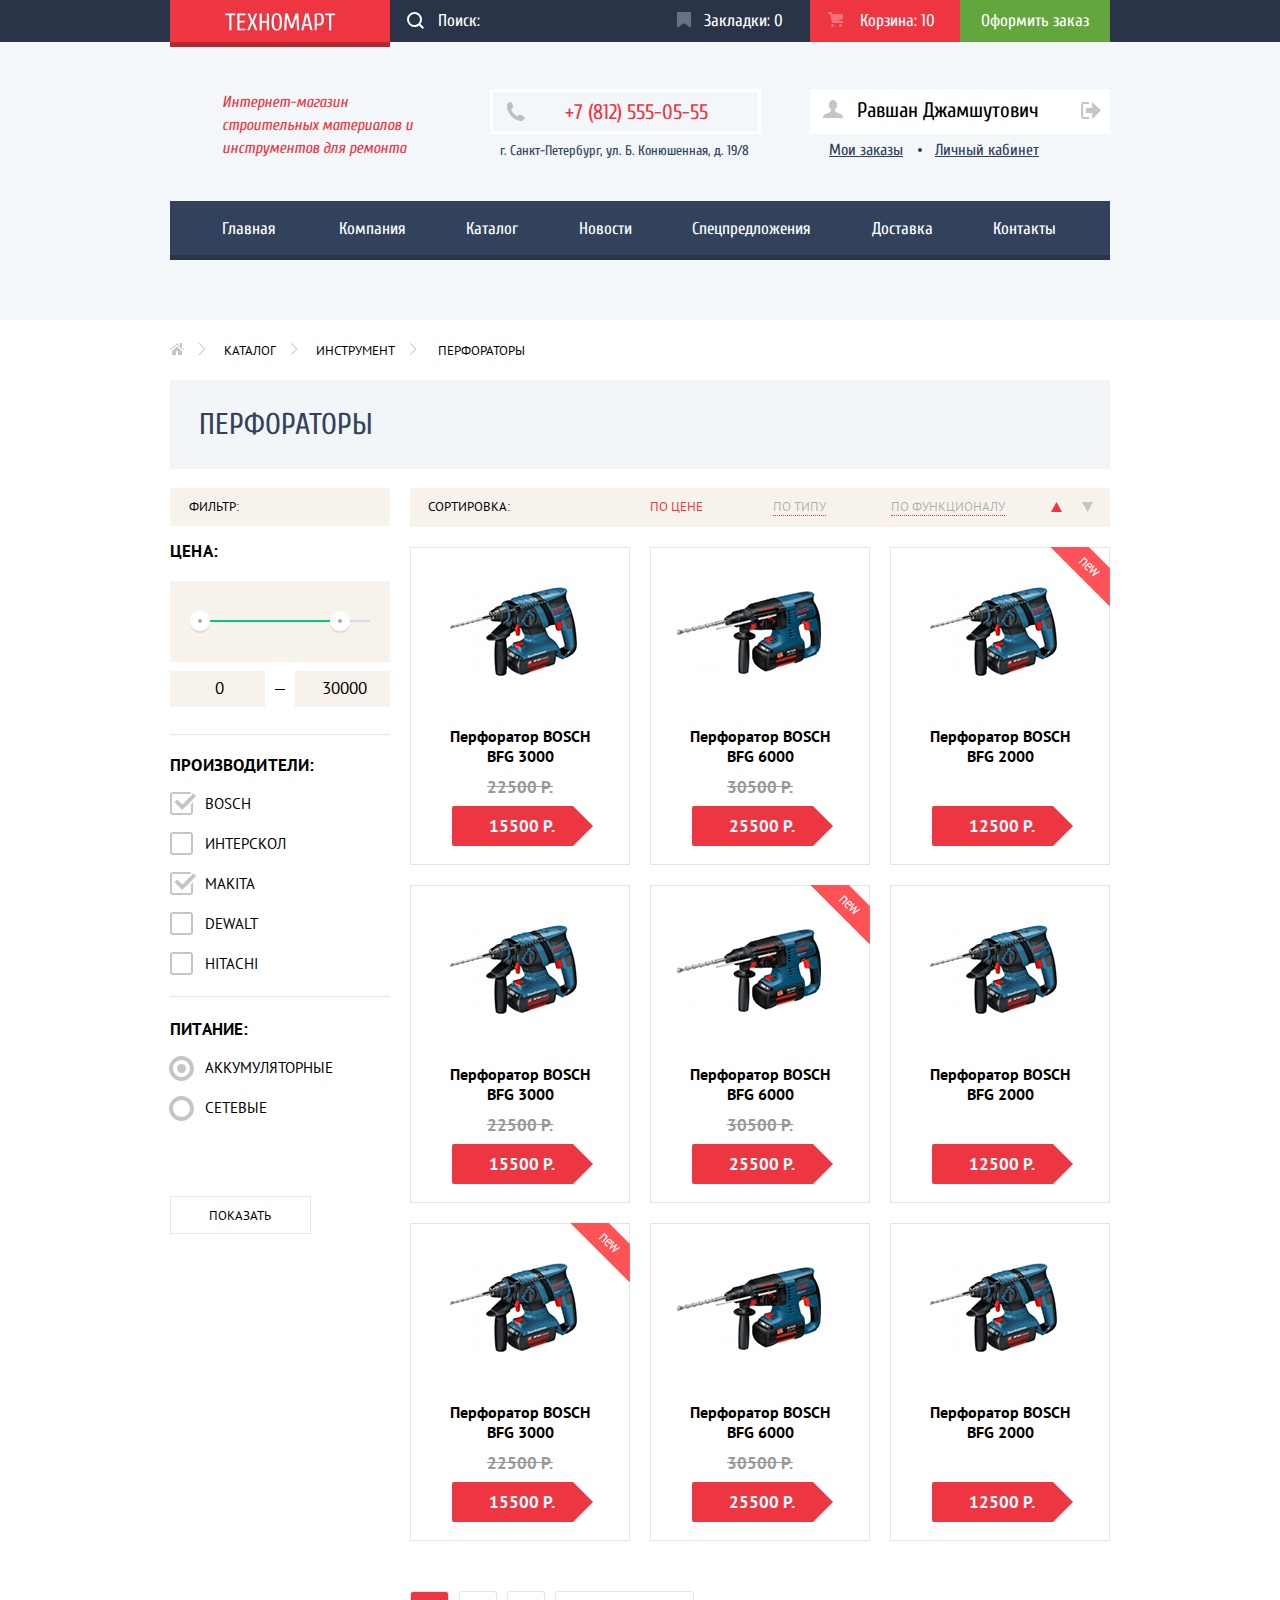
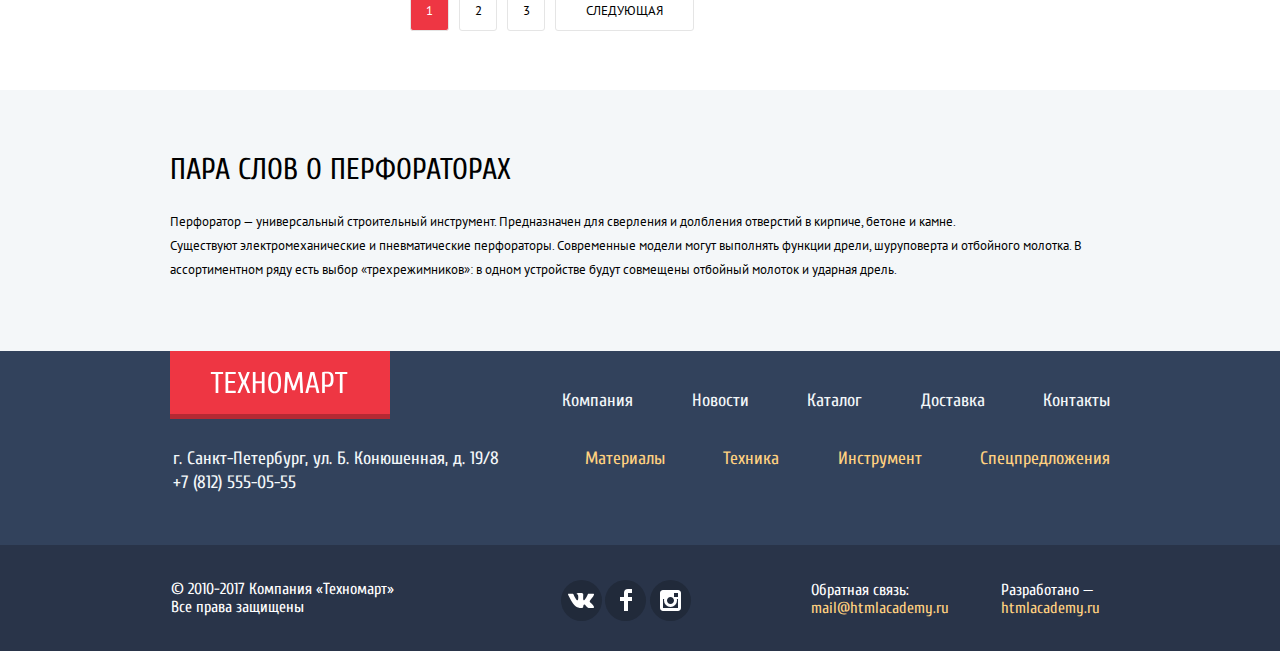
==== catalog.html @ 7daf5ea5 "Еще доработки" ====
<!DOCTYPE html>
<html lang="ru">
  <head>
    <meta charset="utf-8">
    <title>HTML Academy: Техномарт</title>
    <link href="https://fonts.googleapis.com/css?family=Cuprum|PT+Sans" rel="stylesheet">
    <link rel="stylesheet" href="css/normalize.css">
    <link rel="stylesheet" href="css/style.css">
  </head>
  <body>

      <header class="main-header">
          <nav class="main-navigation">
              <div class="header-top">
                <div class="header-top-center">
                    <a class="header-logo" href="../index.html">
                        <svg xmlns="http://www.w3.org/2000/svg" width="111" height="18">
                        <path fill="#FFF" fill-rule="evenodd" d="M106.202 2.227v15.12h-2.16V2.227h-3.84V.547h9.841v1.68h-3.841zm-8.529 8.892a3.087 3.087 0 0 1-1.416 1.008c-.568.2-1.244.3-2.028.3-.368 0-.784-.024-1.248-.072a11.498 11.498 0 0 1-1.152-.168v5.16h-2.16V.787c.608-.176 1.22-.3 1.836-.372a17.315 17.315 0 0 1 2.004-.108c.96 0 1.776.1 2.448.3.672.2 1.216.532 1.632.996.416.464.72 1.08.912 1.848.192.768.288 1.72.288 2.856 0 1.168-.092 2.144-.276 2.928-.184.784-.464 1.412-.84 1.884zm-1.224-6.972c-.12-.576-.308-1.032-.564-1.368a2.04 2.04 0 0 0-.972-.708c-.392-.136-.86-.204-1.404-.204h-1.68v8.88h1.68c.544 0 1.012-.068 1.404-.204a2.04 2.04 0 0 0 .972-.708c.256-.336.444-.792.564-1.368.12-.576.18-1.296.18-2.16 0-.864-.06-1.584-.18-2.16zm-12.161 8.88h-4.799l-1.081 4.32h-2.16l4.08-16.8h3.12l4.08 16.8h-2.16l-1.08-4.32zm-2.352-10.08h-.096l-1.992 8.4h4.08l-1.992-8.4zm-10.557 1.92h-.12l-3.48 10.32h-2.16l-3.48-10.32h-.12l-.72 12.48h-2.16l.96-16.8h2.64l3.912 11.52h.096L70.659.547h2.64l.96 16.8h-2.16l-.72-12.48zM55.58 15.787c-.448.656-.988 1.12-1.62 1.392-.632.272-1.356.408-2.172.408-.816 0-1.54-.136-2.172-.408-.632-.272-1.172-.736-1.62-1.392-.448-.656-.788-1.54-1.02-2.652-.232-1.112-.348-2.508-.348-4.188 0-1.68.116-3.076.348-4.188.232-1.112.572-1.996 1.02-2.652.448-.656.988-1.12 1.62-1.392.632-.272 1.356-.408 2.172-.408.816 0 1.54.136 2.172.408.632.272 1.172.736 1.62 1.392.448.656.788 1.54 1.02 2.652.232 1.112.348 2.508.348 4.188 0 1.68-.116 3.076-.348 4.188-.232 1.112-.572 1.996-1.02 2.652zM54.536 5.395c-.168-.928-.388-1.664-.66-2.208-.272-.544-.592-.92-.96-1.128a2.267 2.267 0 0 0-1.128-.312c-.384 0-.76.104-1.128.312-.368.208-.688.584-.96 1.128-.272.544-.492 1.28-.66 2.208-.168.928-.252 2.112-.252 3.552s.084 2.624.252 3.552c.168.928.388 1.664.66 2.208.272.544.592.92.96 1.128.368.208.744.312 1.128.312.384 0 .76-.104 1.128-.312.368-.208.688-.584.96-1.128.272-.544.492-1.28.66-2.208.168-.928.252-2.112.252-3.552s-.084-2.624-.252-3.552zM41.828 9.667h-5.04v7.68h-2.16V.547h2.16v7.44h5.04V.547h2.16v16.8h-2.16v-7.68zm-11.455 7.68l-3-7.2-3 7.2h-2.16l3.6-8.64-3.24-8.16h2.16l2.64 6.72 2.64-6.72h2.16l-3.24 8.16 3.6 8.64h-2.16zM12.296.547h8.16v1.68h-6v5.52h5.28v1.68h-5.28v6.24h6v1.68h-8.16V.547zm-5.875 16.8h-2.16V2.227H.421V.547h9.84v1.68h-3.84v15.12z"/>
                        </svg>
                    </a> 
                    <input class="search" type="search" name="search" id="search" placeholder="Поиск:">
                    <ul class="actions-list">
                        <li  class="marker"><a href="#">Закладки: 0</a></li>
                        <li class="cart active"><a href="#">Корзина: 10</a></li>
                    </ul>
                    <a href="#" class="buy">Оформить заказ</a> 
                </div>
              </div>  
              <div class="header-main-center">
                <p class="header-info">Интернет-магазин 
                    строительных материалов 
                    и инструментов для ремонта</p>
                <div class="header-phone-address">
                        <div class="phone catalog">+7 (812) 555-05-55</div>
                        <p class="header-address catalog">г. Санкт-Петербург, ул. Б. Конюшенная, д. 19/8</p>
                </div>
                <ul class="user-navigation-inner">
                    <li><div class="user">
                            <a href="profile.html" class="icon-profile">
                                <svg xmlns="http://www.w3.org/2000/svg" width="20" height="18" viewBox="0 0 20 18"><path fill="#c5c5c5" d="M17.881 14.166c-2.144-.735-4.256-1.666-5.207-2.39-.657-.501-.77-1.618-.517-2.415 1.118-.903 1.864-2.477 1.864-4.278C14.021 2.276 12.221 0 10 0S5.979 2.276 5.979 5.083c0 1.801.746 3.374 1.863 4.277.253.798.141 1.915-.517 2.416-.95.724-3.063 1.654-5.207 2.39S0 18 0 18h20s.025-3.099-2.119-3.834z"/></svg>
                            </a>
                            <a href="profile.html" class="user-name">
                                <span>Равшан Джамшутович</span>
                            </a>
                            <a href="index.html" class="log-out">
                                <svg xmlns="http://www.w3.org/2000/svg" width="21" height="17" viewBox="0 0 21 17"><g fill="#c5c5c5"><path fill="#c5c5c5" d="M21 8.5L12.125 0v6h-6v5h6v6z"/><path fill="#c5c5c5" d="M3.106 13.952V3.048c.018-.376.171-1.057 1.01-1.057h5.027V0H4.116C1.938 0 1.112 1.81 1.087 3.027v10.946C1.112 15.189 1.938 17 4.116 17h5.027v-1.99H4.116c-.839 0-.992-.683-1.01-1.058z"/></g></svg>
                            </a>
                        </div></li>
                    <li><a href="#" class="button">Мои заказы</a></li>
                    <li><a href="profile.html" class="button">Личный кабинет</a></li>
                </ul>
              </div>
              <div class="header-bottom-center">
                <ul class="site-navigation catalog">
                    <li><a href="index.html">Главная</a></li>
                    <li><a href="about.html">Компания</a></li>
                    <li><a href="catalog.html">Каталог</a></li>
                    <li><a href="news.html">Новости</a></li>
                    <li><a href="sale.html">Спецпредложения</a></li>
                    <li><a href="delivery.html">Доставка</a></li>
                    <li><a href="contacts.html">Контакты</a></li>
                </ul>
              </div>
          </nav>
      </header>
      
      <main>
          <div class="container">
            <ul class="breadcrumbs">
                <li><a href="index.html"><svg xmlns="http://www.w3.org/2000/svg" width="15" height="12" viewBox="0 0 15 12"><g fill="#C1C6CE"><path d="M3 8v4h4V8h2v4h4V8L8 3.516z"/><path d="M14.831 6.365L13 4.751V0h-2v2.987L8.332.635c-.02-.017-.043-.023-.064-.037a.465.465 0 0 0-.08-.047.551.551 0 0 0-.095-.024C8.062.521 8.032.515 8 .515c-.031 0-.061.006-.092.012a.46.46 0 0 0-.095.025c-.028.011-.053.029-.08.046-.021.014-.045.02-.064.037l-6.498 5.73a.501.501 0 0 0 .33.875.497.497 0 0 0 .331-.125L8 1.677l6.169 5.438a.501.501 0 0 0 .662-.75z"/></g></svg></a></li>
                <li><a href="catalog.html">Каталог</a></li>
                <li><a href="tool.html">Инструмент</a></li>
                <li>Перфораторы</li>
            </ul>
            <h1 class="heading">Перфораторы</h1>
            <div class="catalog-columns">
                <div class="catalog-columns-inner">
                    <div class="sort"> 
                        <h2>Сортировка:</h2>
                        <ul class="sort-list">
                            <li class="sort-item"><a href="#" class="sort-active">По цене</a></li>
                            <li class="sort-item"><a href="#">По типу</a></li>
                            <li class="sort-item"><a href="#">По функционалу</a></li>
                        </ul>
                        <ul class="sort-list-direction">
                            <li class="to-top direction-active"><a href="#">
                                <svg class="direction-icon" xmlns="http://www.w3.org/2000/svg" width="11" height="10" viewBox="0 0 11 10"><path fill="#ee3643" d="M5.5 0L0 10h11z"/></svg>
                            </a></li>
                            <li class="to-bottom"><a href="#">
                                <svg class="direction-icon" xmlns="http://www.w3.org/2000/svg" width="11" height="10" viewBox="0 0 11 10"><path fill="#c5c5c5" d="M5.5 10L0 0h11"/></svg>
                            </a></li>
                        </ul>
                    </div>
                    <section class="catalog-list">
                        <ul>
                            <li class="catalog-item">
                                <div class="actions-button">
                                    <button class="hidden-buy">Купить</button>
                                    <button class="hidden-mark">В закладки</button>
                                </div>
                                <a href="item1.html">
                                    <img src="img/perforator1.jpg" width="218" height="170" alt="Перфоратор BOSCH BFG 3000">
                                </a>
                                <h3>Перфоратор BOSCH<br> BFG 3000</h3>
                                <div class="old-price">22500 Р.</div>
                                <div class="price">15500 Р.</div>
                            </li>
                            <li class="catalog-item">
                                <div class="actions-button">
                                    <button class="hidden-buy">Купить</button>
                                    <button class="hidden-mark">В закладки</button>
                                </div>
                                <a href="item2.html">
                                    <img src="img/perforator2.png" width="218" height="170" alt="Перфоратор BOSCH BFG 6000">
                                </a>
                                <h3>Перфоратор BOSCH<br> BFG 6000</h3>
                                <div class="old-price">30500 Р.</div>
                                <div class="price">25500 Р.</div>
                            </li>
                            <li class="catalog-item">
                                <div class="flag flag-new">новинка</div>
                                <div class="actions-button">
                                    <button class="hidden-buy">Купить</button>
                                    <button class="hidden-mark">В закладки</button>
                                </div>
                                <a href="item3.html">
                                    <img src="img/perforator1.jpg" width="218" height="170" alt="Перфоратор BOSCH BFG 2000">
                                </a>
                                <h3>Перфоратор BOSCH<br> BFG 2000</h3>
                                <div class="price only">12500 Р.</div>
                            </li>
                            <li class="catalog-item">
                                <div class="actions-button">
                                    <button class="hidden-buy">Купить</button>
                                    <button class="hidden-mark">В закладки</button>
                                </div>
                                <a href="item4.html">
                                    <img src="img/perforator1.jpg" width="218" height="170" alt="Перфоратор BOSCH BFG 3000">
                                </a>
                                <h3>Перфоратор BOSCH<br> BFG 3000</h3>
                                <div class="old-price">22500 Р.</div>
                                <div class="price">15500 Р.</div>
                            </li>
                            <li class="catalog-item">
                                <div class="flag flag-new">новинка</div>
                                <div class="actions-button">
                                    <button class="hidden-buy">Купить</button>
                                    <button class="hidden-mark">В закладки</button>
                                </div>
                                <a href="item5.html">
                                    <img src="img/perforator2.png" width="218" height="170" alt="Перфоратор BOSCH BFG 6000">
                                </a>
                                <h3>Перфоратор BOSCH<br> BFG 6000</h3>
                                <div class="old-price">30500 Р.</div>
                                <div class="price">25500 Р.</div>
                            </li>
                            <li class="catalog-item">
                                <div class="actions-button">
                                    <button class="hidden-buy">Купить</button>
                                    <button class="hidden-mark">В закладки</button>
                                </div>
                                <a href="item6.html">
                                    <img src="img/perforator1.jpg" width="218" height="170" alt="Перфоратор BOSCH BFG 2000">
                                </a>
                                <h3>Перфоратор BOSCH<br> BFG 2000</h3>
                                <div class="price only">12500 Р.</div>
                            </li>
                            <li class="catalog-item">
                                <div class="flag flag-new">новинка</div>
                                <div class="actions-button">
                                    <button class="hidden-buy">Купить</button>
                                    <button class="hidden-mark">В закладки</button>
                                </div>
                                <a href="item7.html">
                                    <img src="img/perforator1.jpg" width="218" height="170" alt="Перфоратор BOSCH BFG 3000">
                                </a>
                                <h3>Перфоратор BOSCH<br> BFG 3000</h3>
                                <div class="old-price">22500 Р.</div>
                                <div class="price">15500 Р.</div>
                            </li>
                            <li class="catalog-item">
                                <div class="actions-button">
                                    <button class="hidden-buy">Купить</button>
                                    <button class="hidden-mark">В закладки</button>
                                </div>
                                <a href="item8.html">
                                    <img src="img/perforator2.png" width="218" height="170" alt="Перфоратор BOSCH BFG 6000">
                                </a>
                                <h3>Перфоратор BOSCH<br> BFG 6000</h3>
                                <div class="old-price">30500 Р.</div>
                                <div class="price">25500 Р.</div>
                            </li>
                            <li class="catalog-item">
                                <div class="actions-button">
                                    <button class="hidden-buy">Купить</button>
                                    <button class="hidden-mark">В закладки</button>
                                </div>
                                <a href="item9.html">
                                    <img src="img/perforator1.jpg" width="218" height="170" alt="Перфоратор BOSCH BFG 2000">
                                </a>
                                <h3>Перфоратор BOSCH<br> BFG 2000</h3>
                                <div class="price only">12500 Р.</div>
                            </li>
                        </ul>
                        <ul class="pagination-list">
                            <li class="pagination-item current"><a>1</a></li>
                            <li class="pagination-item"><a href="#">2</a></li>
                            <li class="pagination-item"><a href="#">3</a></li>
                            <li class="pagination-item"><a href="#">Следующая</a></li>
                        </ul> 
                    </section> 
                </div>
                <section class="filter">
                    <h2>Фильтр:</h2>
                    <form class="filters" method="get" action="https://echo.htmlacademy.ru">
                        <fieldset class="filter-price">
                            <legend>Цена:</legend>
                            <div class="range">
                                <span class="first-filter-button"><svg xmlns="http://www.w3.org/2000/svg" width="20" height="23" viewBox="0 0 20 23"><path opacity=".3" fill="#ABABAB" d="M10 20C4.477 20 0 15.522 0 10v2c0 5.522 4.477 10 10 10 5.522 0 10-4.478 10-10v-2c0 5.522-4.478 10-10 10z"/><circle fill="#FFF" cx="10" cy="10" r="10"/><circle fill="#ABABAB" cx="10" cy="10" r="2"/></svg></span>
                                <span class="second-filter-button"><svg xmlns="http://www.w3.org/2000/svg" width="20" height="23" viewBox="0 0 20 23"><path opacity=".3" fill="#ABABAB" d="M10 20C4.477 20 0 15.522 0 10v2c0 5.522 4.477 10 10 10 5.522 0 10-4.478 10-10v-2c0 5.522-4.478 10-10 10z"/><circle fill="#FFF" cx="10" cy="10" r="10"/><circle fill="#ABABAB" cx="10" cy="10" r="2"/></svg></span>
                            </div>
                            <div class="numbers">
                                <p>0</p>
                                <p>30000</p>
                            </div>
                        </fieldset>
                        <hr class="line">
                        <fieldset class="filter-producer">
                            <legend>Производители:</legend>
                                <ul class="producer">
                                    <li>
                                        <input class="visually-hidden filter-input filter-input-checkbox" type="checkbox" name="bosh" id="bosh" checked>
                                        <label for="bosh">BOSCH</label>
                                    </li>
                                    <li>
                                        <input class="visually-hidden filter-input filter-input-checkbox" 
                                        type="checkbox" name="interskol" id="interskol">
                                        <label for="interskol">ИНТЕРСКОЛ</label>
                                    </li>
                                    <li>
                                        <input class="visually-hidden filter-input filter-input-checkbox" type="checkbox" name="makita" id="makita" checked>
                                        <label for="makita">MAKITA</label>
                                    </li>
                                    <li>
                                        <input class="visually-hidden filter-input filter-input-checkbox" type="checkbox" name="dewalt" id="dewalt">
                                        <label for="dewalt">DEWALT</label>
                                    </li>
                                    <li>
                                        <input class="visually-hidden filter-input filter-input-checkbox" type="checkbox" name="hitachi" id="hitachi">
                                        <label for="hitachi">HITACHI</label>
                                    </li>
                                </ul>
                        </fieldset>
                        <hr class="line">
                        <fieldset class="filter-power">      
                            <legend>Питание:</legend>
                                <ul class="power">
                                    <li>
                                        <input class="visually-hidden filter-input filter-input-radio" type="radio" name="power" id="battery" value="battery" checked>
                                        <label for="battery">Аккумуляторные</label>
                                    </li>
                                    <li>
                                        <input class="visually-hidden filter-input filter-input-radio" type="radio" name="power" id="wire" value="wire">
                                        <label for="wire">Cетевые</label>
                                    </li>
                                </ul>  
                        </fieldset> 
                        <button type="submit" class="show">Показать</button>
                    </form>
                </section>
            </div>
            </div>
          <div class="more-about">
              <div class="container">
                <h2>Пара слов о перфораторах</h2>
                <p>Перфоратор — универсальный строительный инструмент. Предназначен     для сверления и долбления отверстий в кирпиче, бетоне и камне.
                <br>
                Существуют электромеханические и пневматические перфораторы. Современные модели могут выполнять функции дрели, шуруповерта и отбойного молотка. В ассортиментном ряду есть выбор «трехрежимников»: в одном устройстве будут совмещены отбойный молоток и ударная дрель.
                </p>
              </div>
          </div>  
      </main>
      
       <footer class="main-footer">
          <div class="container">
                <div class="footer-main-navigation">
                    <a class="footer-logo" href="../index.html">
                        <svg xmlns="http://www.w3.org/2000/svg" width="138" height="23">
                        <path fill="#FFF" fill-rule="evenodd" d="M132.538 3.057v18.9h-2.7v-18.9h-4.8v-2.1h12.3v2.1h-4.8zm-10.395 11.115c-.47.59-1.06 1.01-1.77 1.26s-1.555.375-2.535.375c-.46 0-.98-.03-1.56-.09-.58-.06-1.06-.13-1.44-.21v6.45h-2.7v-20.7c.76-.22 1.525-.375 2.295-.465.77-.09 1.605-.135 2.505-.135 1.2 0 2.22.125 3.06.375.84.25 1.52.665 2.04 1.245.52.58.9 1.35 1.14 2.31.24.96.36 2.15.36 3.57 0 1.46-.115 2.68-.345 3.66-.23.98-.58 1.765-1.05 2.355zm-1.53-8.715c-.15-.72-.385-1.29-.705-1.71a2.55 2.55 0 0 0-1.215-.885c-.49-.17-1.075-.255-1.755-.255h-2.1v11.1h2.1c.68 0 1.265-.085 1.755-.255a2.55 2.55 0 0 0 1.215-.885c.32-.42.555-.99.705-1.71.15-.72.225-1.62.225-2.7s-.075-1.98-.225-2.7zm-15.225 11.1h-6l-1.35 5.4h-2.7l5.1-21h3.9l5.1 21h-2.7l-1.35-5.4zm-2.94-12.6h-.12l-2.49 10.5h5.1l-2.49-10.5zm-12.96 2.4h-.149l-4.351 12.9h-2.699l-4.351-12.9h-.15l-.9 15.6h-2.7l1.2-21h3.3l4.89 14.4h.12l4.89-14.4h3.301l1.199 21h-2.7l-.9-15.6zm-20.16 13.65c-.56.82-1.235 1.4-2.024 1.74-.791.34-1.696.51-2.716.51-1.019 0-1.925-.17-2.715-.51-.79-.34-1.465-.92-2.025-1.74-.56-.82-.985-1.925-1.275-3.315-.29-1.39-.435-3.135-.435-5.235 0-2.1.145-3.845.435-5.235.29-1.39.715-2.495 1.275-3.315.56-.82 1.235-1.4 2.025-1.74.79-.34 1.696-.51 2.715-.51 1.02 0 1.925.17 2.716.51.789.34 1.464.92 2.024 1.74s.985 1.925 1.275 3.315c.29 1.39.436 3.135.436 5.235 0 2.1-.146 3.845-.436 5.235-.29 1.39-.715 2.495-1.275 3.315zm-1.304-12.99c-.211-1.16-.486-2.08-.826-2.76-.34-.68-.74-1.15-1.2-1.41-.46-.26-.93-.39-1.41-.39-.479 0-.95.13-1.409.39-.461.26-.861.73-1.201 1.41-.34.68-.614 1.6-.825 2.76-.21 1.16-.314 2.64-.314 4.44 0 1.8.104 3.28.314 4.44.211 1.16.485 2.08.825 2.76.34.68.74 1.15 1.201 1.41.459.26.93.39 1.409.39.48 0 .95-.13 1.41-.39.46-.26.86-.73 1.2-1.41.34-.68.615-1.6.826-2.76.21-1.16.314-2.64.314-4.44 0-1.8-.104-3.28-.314-4.44zm-16.185 5.34h-6.301v9.6h-2.699v-21h2.699v9.3h6.301v-9.3h2.699v21h-2.699v-9.6zm-14.25 9.6l-3.75-9-3.75 9h-2.7l4.5-10.8-4.05-10.2h2.7l3.3 8.4 3.3-8.4h2.7l-4.05 10.2 4.5 10.8h-2.7zm-22.05-21h10.2v2.1h-7.5v6.9h6.6v2.1h-6.6v7.8h7.5v2.1h-10.2v-21zm-7.2 21h-2.7v-18.9h-4.8v-2.1h12.3v2.1h-4.8v18.9z"/>
                        </svg>
                    </a>
                    <ul class="footer-site-navigation">
                        <li><a href="about.html">Компания</a></li>
                        <li><a href="news.html">Новости</a></li>
                        <li><a href="catalog.html">Каталог</a></li>
                        <li><a href="delivery.html">Доставка</a></li>
                        <li><a href="contacts.html">Контакты</a></li>
                    </ul>
                </div>
                <div class="footer-center">
                    <div class="footer-info">
                        <p class="address">г. Санкт-Петербург, ул. Б. Конюшенная, д. 19/8</p>
                        <p class="phone-footer">+7 (812) 555-05-55</p>
                    </div>
                    <ul class="footer-navigation">
                        <li><a href="materials.html">Материалы</a></li>
                        <li><a href="equipment.html">Техника</a></li>
                        <li><a href="tool.html">Инструмент</a></li>
                        <li><a href="sale.html">Спецпредложения</a></li>
                    </ul>
                </div>
            </div>
            <div class="footer-bottom">
                <div class="container">
                    <div class="container-footer-bottom">
                        <div class="footer-bottom-one">
                            <p class="footer-copyright">&copy; 2010-2017 Компания &laquo;Техномарт&raquo;<br>
                            Все права защищены</p>
                        </div>    
                        <ul class="footer-social">
                            <li><a class="social-button vk" href="#">
                                <span class="visually-hidden">Вконтакте</span>
                                <svg xmlns="http://www.w3.org/2000/svg" width="26" height="15" viewBox="0 0 26 15"><path fill="#FFF" d="M16.138 11.51c.956-.309 2.18 2.04 3.483 2.939.978.681 1.727.534 1.727.534l3.473-.05s1.815-.112.957-1.554c-.071-.12-.503-1.069-2.585-3.022-2.177-2.043-1.882-1.712.739-5.244 1.597-2.153 2.236-3.468 2.036-4.028-.192-.539-1.365-.399-1.365-.399L20.69.713c-.381.001-.704.119-.851.515-.003.004-.621 1.666-1.445 3.079-1.741 2.989-2.436 3.148-2.724 2.961-.661-.433-.494-1.737-.494-2.664 0-2.897.432-4.105-.846-4.417-.427-.104-.739-.172-1.828-.182-1.392-.021-2.574 0-3.244.329-.445.223-.786.712-.579.74.26.035.843.16 1.155.586.401.552.389 1.789.389 1.789s.229 3.411-.54 3.834c-.528.29-1.25-.302-2.803-3.016-.793-1.388-1.392-2.922-1.392-2.922s-.116-.285-.326-.441c-.25-.185-.6-.244-.6-.244L.848.684S.29.7.085.946c-.182.218-.015.668-.015.668s2.909 6.881 6.203 10.347c3.02 3.182 6.452 2.971 6.452 2.971h1.555s.469-.054.709-.312c.224-.24.214-.691.214-.691s-.031-2.109.935-2.419z"/></svg>
                            </a></li>
                            <li><a class="social-button fb" href="#">
                                <span class="visually-hidden">Фейсбук</span>
                                <svg xmlns="http://www.w3.org/2000/svg" width="12" height="22" viewBox="0 0 12 22"><path fill="#FFF" d="M12 4V0H8a4 4 0 0 0-4 4v4H0v4h4v10h4V12h4V8H8V4h4z"/></svg>
                            </a></li>
                            <li><a class="social-button inst" href="#">
                                <span class="visually-hidden">Инстаграм</span>
                                <svg xmlns="http://www.w3.org/2000/svg" width="21" height="21" viewBox="0 0 21 21"><path fill="#FFF" d="M18 0H3C1.35 0 0 1.35 0 3v15c0 1.65 1.35 3 3 3h15c1.65 0 3-1.35 3-3V3c0-1.65-1.35-3-3-3zm-7.5 7c1.93 0 3.5 1.57 3.5 3.5S12.43 14 10.5 14 7 12.43 7 10.5 8.57 7 10.5 7zM18 18H3V9h1.181A6.504 6.504 0 0 0 4 10.5a6.5 6.5 0 1 0 13 0 6.45 6.45 0 0 0-.181-1.5H18v9zm0-11h-4V3h4v4z"/></svg>
                            </a></li>
                        </ul>
                        <div class="footer-bottom-two">
                            <p class="mail">Обратная связь:<br>
                                <a href="mail.ru">mail@htmlacademy.ru</a>
                            </p>
                            <p class="credits">Разработано &mdash;<br>
                                <a href="https://up.htmlacademy.ru/htmlcss/24">htmlacademy.ru</a>
                            </p>
                        </div>
                    </div>
                </div>
            </div>  
      </footer>
      
      <section class="pop-up pop-up-cart">
          <p>Товар добавлен в корзину!</p>
          <div class="pop-up-buttons">
              <a class="main-button" href="#">Оформить заказ</a>
              <button class="continue-shopping-button">Продолжить покупки</button>
          </div> 
          <button class="modal-close" type="button">Закрыть</button>
      </section>
      
  </body>
</html>
---- css/style.css ----
body {
    margin: 0;
    min-width: 960px;
    
    font-family: "Cuprum", Arial, sans-serif;
    font-size: 13px;
    line-height: 24px;
    color: #000000;
    
    background-color: #ffffff;
}

a {
    text-decoration: none;
}

img {
    max-width: 100%;
    height: auto;
}

.main-header {
    background-color: #f4f7f9;
    
    min-height: 320px;
    -webkit-box-align: center;
        -ms-flex-align: center;
            align-items: center;
}

.header-top {
    font-size: 17px;
    line-height: 18px;
    color: #ffffff;
    
    background-color: #293449;
}

.actions-list,
.user-navigation,
.site-navigation,
.ad,
.popular-list,
.popular-list-producer,
.service-name,
.sort-list,
.sort-list-direction {
    list-style: none;
}

.actions-list a,
.actions-list a:visited,
.site-navigation a,
.site-navigation a:visited {
    color: #ffffff;
}

.marker:hover,
.cart:hover {
    background-color: #212a3a;
}

.marker:focus,
.cart:focus {
    background-color: #161d29;
}

.marker:focus,
.cart:focus{
/*    color: rgba(255, 255, 255, 0.6);*/
    opacity: 0.6;
}

.user-navigation a {
    color: #000000;
    font-size: 21px;
    line-height: 21px;
    
    background-color: #ffffff;
}

.user-navigation a:hover {
    color: #ee3643;
}

.user-navigation a:focus {
    color: #000000;
    opacity: 0.3;
}

.search {
    background-color: #293449;
    background-image: url("../img/icon-search.svg");
    background-repeat: no-repeat;
    background-position: 17px 12px;
}

.search::-webkit-input-placeholder {
    color: #ffffff;
}

.search:-ms-input-placeholder {
    color: #ffffff;
}

.search::-ms-input-placeholder {
    color: #ffffff;
}

.search::placeholder {
    color: #ffffff;
}

.search:focus {
    color: #000000; 
    
    background-color: #ffffff;
}

.buy {
    color: #ffffff;
    
    background-color: #63a63e;
    
    display: block;
    text-align: center;
    padding-top: 12px;
    -webkit-box-sizing: border-box;
            box-sizing: border-box;
    
    width: 150px;
}

.buy:hover {
    background-color: #5fbb2d;
}

.buy:focus {
    color: rgba(255, 255, 255, 0.5);
    
    background-color: #518534;
}

.header-logo {
    background-color: #ee3643;
}

.header-logo:hover {
    background-color: #ca2c37;
}

.header-logo:focus {
    background-color: #ba2732; 
}

.footer-info,
.header-info {
    font-size: 16px;
    line-height: 23px;
    color: #ee3643;
}

.header-info {
    font-family: "Cuprum", Arial, sans-serif;
    font-style: italic;
}

.phone {
    font-size: 21px;
    line-height: 21px;
    color: #ee3643;
    border: solid 3px white;
}

.header-address {
    font-size: 14px;
    line-height: 24px;
    color: #32425c;
}

.site-navigation {
    font-size: 17px;
    line-height: 17px;
    color: #ffffff;
    
    background-color: #32425c;
    -webkit-box-shadow: inset 0 -5px 0 0 #293449;
            box-shadow: inset 0 -5px 0 0 #293449;
}

.site-navigation li:hover {
    background-color: #1d2739;
}

.site-navigation li:focus {
    background-color: #1d2739; 
}

.site-navigation a:focus {
    color: rgba(255, 255, 255, 0.5); 
}

.ad,
.ad-first {
    padding: 0;
    margin: 0;
}

.ad li,
.ad-first li{
    font-size: 24px;
    line-height: 30px;
    letter-spacing: 0.4px;
    color: #ffffff;
    font-weight: normal;
}

.ad-button {
    font-size: 14px;
    text-align: center;
    line-height: 18px;
    color: #ffffff;
    text-transform: uppercase;
    
    background-color: rgba(0, 0, 0, 0.1);
    border: none;
}

.ad-button:hover {
    background-color: rgba(0, 0, 0, 0.2);
}

.ad-button:focus {
    background-color: rgba(0, 0, 0, 0.3);
}

.ad-first li:nth-child(1) {
    background-color: #ffbf47;
    background-image: url("../img/icon-1.svg");
    background-repeat: no-repeat;
    background-position: 213px 30px;
    position: relative;
}

.ad-first li:nth-child(2) {
    background-color: #3bbce3;
    background-image: url("../img/icon-2.svg");
    background-repeat: no-repeat;
    background-position: 197px 32px;
}

.ad li:nth-child(1) {
    background-color: #dc91d8;
    background-image: url("../img/icon-3.svg");
    background-repeat: no-repeat;
    background-position: 191px 30px;
}

.ad li:nth-child(2) {
    background-color: #8ed78f;
    background-image: url("../img/icon-4.svg");
    background-repeat: no-repeat;
    background-position: 196px 25px;
}

.ad li:nth-child(3) {
    background-color: #ffbf47;
    background-image: url("../img/icon-5.svg");
    background-repeat: no-repeat;
    background-position: 191px 31px;
}

.slider h2 {
    font-size: 36px;
    line-height: 36px;
    font-weight: bold;
    color: #ffffff;
    text-transform: uppercase;
}

.slider p {
    font-size: 18px;
    line-height: 24px;
    color: #ffffff;
}

.slider .main-button:hover {
    background-color: #ca2c37;
}

.slider .main-button:focus {
    background-color: #ba2732;
}

.slider-drill {
    background-image: url("../img/slider1.png");
    background-color: #000000;
    background-repeat: no-repeat;
    background-position: 0 0;
    width: 620px;
    height: 266px;
}

.slider-perforator {
    background-image: url("../img/slider2.png");
    background-color: #000000;
    background-repeat: no-repeat;
    background-position: 0 0;
    width: 620px;
    height: 266px;
}

.popular-header {
    background-color: #f9f5f0;
}

.popular-header h2 {
    font-size: 30px;
    line-height: 30px;
    text-transform: uppercase;
    color: #32425c;
    font-weight: normal;
}

.producer-item {
    border: solid 1px #eaeaea;
} 

.producer-item:hover {
    -webkit-box-shadow: 0px 10px 25px 0 rgba(41, 52, 73, 0.5);
            box-shadow: 0px 10px 25px 0 rgba(41, 52, 73, 0.5);
}

.producer-item:focus {
    -webkit-box-shadow: 0px 4px 10px 0 rgba(41, 52, 73, 0.5);
            box-shadow: 0px 4px 10px 0 rgba(41, 52, 73, 0.5);
}

.producer-item a:focus {
    opacity: 0.3;
}

.service {
    background-color: #f4f7f9;
}

.service h2 {
    font-size: 30px;
    line-height: 30px;
    font-weight: normal;
    color: #000000;
    text-transform: uppercase;
}

.service h3 {
    font-size: 36px;
    line-height: 36px;
    font-weight: normal;
    color: #32425c;
    text-transform: uppercase;
}

.service p {
    font-family: "PT Sans", Arial, sans-serif;
    font-size: 13px;
    line-height: 24px;
    color: #000000;
}

.service-name {
    padding: 0;
    margin: 0;
    position: relative;
}

.service-name::after {
    content: "";
    position: absolute;
    
    width: 10px;
    height: 279px;
    left: 230px;
    top: -46px;
    
    background-image: url("../img/shadow.png");
}

.service-name li{
    font-size: 21px;
    line-height: 30px;
    color: #ffffff;
    font-weight: bold;
    
    background-color: #33445a;
    -webkit-box-shadow: 0 1px 0 0 #293449,
        inset 0 1px 0 0 #405069;
            box-shadow: 0 1px 0 0 #293449,
        inset 0 1px 0 0 #405069;
}

.service-item a{
    color: #ffffff;
}

.service-item:hover {
    -webkit-box-shadow: 0px 1px 0 0 #293449, inset 0px 1px 0 0 #405069;
            box-shadow: 0px 1px 0 0 #293449, inset 0px 1px 0 0 #405069;
    background-color: #293449;
}


.service-name .active {
    background-color: #ffffff;
    -webkit-box-shadow: none;
            box-shadow: none;
}

.service-item.active a {
    color: #32425c;
}

.company h2 {
    font-size: 30px; 
    line-height: 30px;
    text-transform: uppercase;
    font-weight: normal;
}

.company p {
    font-family: "PT Sans", Arial, sans-serif;
}

.company li {
    font-size: 18px;
    line-height: 20px;
    
    list-style: none;
}

.main-button {
    font-size: 14px;
    line-height: 18px;
    text-transform: uppercase;
    color: #ffffff;
    
    background-color: #ee3643;
    border: none;
    border-radius: 3px;
}

.contacts h2 {
    font-size: 30px; 
    line-height: 30px;
    text-transform: uppercase;
    font-weight: normal;
}

.contacts p {
    font-family: "PT Sans", Arial, sans-serif;
}

.main-footer {
    background-color: #32425c;
}

.footer-bottom {
    background-color: #293449;
}

.main-footer ul {
   list-style: none; 
}

.footer-site-navigation {
    font-size: 18px;
    line-height: 24px;
}

.footer-site-navigation a {
    color: #f3f7f9;
}

.footer-site-navigation a:hover,
.footer-navigation a:hover {
    text-decoration: underline;
}

.footer-site-navigation a:focus {
    color: rgba(241, 245, 247, 0.5); 
    text-decoration: none;
}

.footer-navigation a:focus {
    color: rgba(255, 209, 128, 0.5);
    text-decoration: none;
}

.main-footer .address,
.phone-footer {
    font-size: 18px;
    line-height: 24px;
    color: #f3f7f9;
    border: none;
}

.footer-navigation a {
    font-size: 18px;
    line-height: 24px;
    color: #ffd180;
}

.footer-copyright {
    font-size: 16px;
    line-height: 18px;
    color: #ffffff;
}

.footer-social a {
    background-color: #212a3a;
}

.footer-social a:focus,
.footer-social a:hover {
    background-color: #ee3643;
}

.mail {
    font-size: 16px;
    line-height: 18px;
    color: #ffffff;
}

.mail a {
    color: #ffd180;
}

.mail a:hover {
    text-decoration: underline;
}

.mail a:focus,
.credits a:focus {
    color: #ee3643;
    text-decoration: none;
}

.credits {
    font-size: 16px;
    line-height: 18px;
    color: #ffffff;
}

.credits a {
    color: #ffd180;
}

.credits a:hover {
    text-decoration: underline;
}

.footer-logo {
    background-color: #ee3643;
}

.pop-up-write-us {
    font-size: 18px;
    line-height: 18px;
    color: #000000;
}

.pop-up-write-us input,
.pop-up-write-us textarea {
    font-family: "PT Sans", Arial, sans-serif;
    font-size: 13px;
    line-height: 18px;
    color: #a9a9a9;
}

/*Стили для каталога*/

.cart.active {
    background-color: #ee3643;
}

.user-navigation-inner li,
.breadcrumbs li {
    list-style: none;
}

.user a {
    font-size: 21px;
    line-height: 21px;
    color: #000000;
}

.user {
    background-color: #ffffff;
}

.user a:focus {
    color: rgba(0, 0, 0, 0.3);
}

.user-navigation-inner .button {
    font-size: 16px;
    line-height: 18px;
    color: #32425c;
    text-decoration: underline;
}

.user-navigation-inner .button:hover {
    color: #ee3643;
}

.user-navigation-inner .button:focus {
    color: rgba(50, 66, 92, 0.3);
}

.breadcrumbs a,
.breadcrumbs {
    font-family: "PT Sans", Arial, sans-serif;
    line-height: 18px;
    color: #000000;
    text-transform: uppercase;
}

.heading {
    font-size: 30px;
    line-height: 30px;
    color: #32425c;
    text-transform: uppercase;
    font-weight: normal;
    
    background-color: #f2f6f8;
}

.sort {
    font-family: "PT Sans", Arial, sans-serif;
    font-size: 13px;
    line-height: 18px;
    color: #000000;
    text-transform: uppercase;
    
    background-color: #f7f3ec;
}

.sort h2 {
    font-weight: normal;
    font-size: inherit;
}

.sort-item .sort-active {
    color: #ee3643;
    
    border-bottom: none;
}

.sort-item a {
    color: rgba(0, 0, 0, 0.3);
    
    border-bottom: 1px dotted #ee3643;
}

.sort-item a:hover {
    color: #000000;
    
    border-bottom: 1px solid #ee3643;
}

.range {
    background-color: #f7f3ec;
    padding-top: 30px;
    padding-bottom: 20px;
    display: -webkit-box;
    display: -ms-flexbox;
    display: flex;
    position: relative;
    margin-bottom: 9px;
}

.first-filter-button {
    padding-left: 20px;
    position: relative;
    z-index: 2;
}

.second-filter-button {
    padding-left: 120px;
    position: relative;
    z-index: 2;
}

.range::before {
    content: "";
    width: 152px;
    height: 2px;
    position: absolute;
    top: 39px;
    left: 20px;
    z-index: 1;
    
    background-color: #00ca74;
}

.range::after {
    content: "";
    width: 180px;
    height: 2px;
    position: absolute;
    top: 39px;
    left: 20px;
    z-index: 0;
    
    background-color: #d7dcde;
}

.filter-price p {
    font-family: "PT Sans", Arial, sans-serif;
    font-size: 17px;
    line-height: 18px;
    color: #000000;
    
    background-color: #f7f3ec;
}

.filter h2 {
    font-family: "PT Sans", Arial, sans-serif;
    text-transform: uppercase;
    line-height: 18px;
    font-size: 13px;
    color: #000000;
    font-weight: normal;
    
    background-color: #f7f3ec;
}

.filters legend {
    font-family: "PT Sans", Arial, sans-serif;
    font-weight: bold;
    color: #000000;
    font-size: 17px;
    line-height: 30px;
    letter-spacing: 0.17px;
    text-transform: uppercase;
    padding: 0;
    margin: 0;
}

.filters fieldset {
    border: none;
    padding: 0;
    margin: 0;
}

.producer li,
.power li {
    font-family: "PT Sans", Arial, sans-serif;
    font-size: 15px;
    line-height: 20px;
    color: #000000;
    text-transform: uppercase;
    
    list-style: none;
}

.show {
    font-family: "PT Sans", Arial, sans-serif;
    font-size: 13px;
    line-height: 18px;
    color: #000000;
    text-transform: uppercase;
    
    background-color: #ffffff;
    
    border: solid 1px #e5e5e5;
}

.catalog-list ul {
    list-style: none; 
}

.catalog-item {
    font-family: "PT Sans", Arial, sans-serif;
    font-weight: bold;
    
    border: solid 1px #e5e5e5;
    background-color: #ffffff;
    text-align: center;
}

.catalog-item:hover {
    -webkit-box-shadow: 0px 10px 25px 0 rgba(41, 52, 73, 0.5);
            box-shadow: 0px 10px 25px 0 rgba(41, 52, 73, 0.5);
}

.catalog-item h3 {
    font-family: "PT Sans", Arial, sans-serif;
    font-size: 18px;
    line-height: 20px;
    color: #000000;
}

.old-price {
    font-size: 17px;
    line-height: 18px;
    color: #999999;
    text-transform: uppercase;
    text-decoration: line-through;
}

.price {
    font-size: 17px;
    line-height: 18px;
    color: #ffffff;
    text-transform: uppercase;
    
    background-color: #ee3643;
}

.more-about {
    background-color: #f4f7f9;
}

.more-about h2 {
    font-size: 30px;
    line-height: 30px;
    text-transform: uppercase;
    color: #000000;
    font-weight: normal;
}

.more-about p {
    font-family: "PT Sans", Arial, sans-serif;
    font-size: 13px;
    line-height: 24px;
}

.pagination-item {
    font-family: "PT Sans", Arial, sans-serif;
    font-size: 13px;
    line-height: 18px;
    text-align: center;
    text-transform: uppercase;
    color: #000000;
    
    border: solid 1px #e5e5e5;
}

.pagination-item a {
    color: #000000;
}

.pagination-item a:hover{
    border: solid 1px #e5e5e5;
}

.pagination-item a:focus{
    color: #000000;
    
    border: solid 1px #bdc6ca;
}

.pagination-item.current a{
    color: #ffffff;
}

.pagination-item.current {
    background-color: #ee3643;
}

/*Стили постоения сеток для главной*/

/*Header*/

.main-header {
    margin-bottom: 60px;
}

.main-navigation { 
    display: -webkit-box; 
    display: -ms-flexbox; 
    display: flex;
    -webkit-box-orient: vertical;
    -webkit-box-direction: normal;
        -ms-flex-direction: column;
            flex-direction: column;
}

.header-top-center,
.header-main-center,
.header-bottom-center{
    display: -webkit-box;
    display: -ms-flexbox;
    display: flex;
    width: 940px;
    margin: 0 auto; 
    padding: 0 10px;
}

.header-top {
    margin-bottom: 47px;
}

.header-main-center {
    -webkit-box-pack: justify;
        -ms-flex-pack: justify;
            justify-content: space-between;
}

.header-phone-address {
    display: -webkit-box;
    display: -ms-flexbox;
    display: flex;
    -webkit-box-orient: vertical;
    -webkit-box-direction: normal;
        -ms-flex-direction: column;
            flex-direction: column;
    width: 270px;
    padding: 0;
    margin: 0;
}

.phone {
    margin: 0;
    position: relative;
    padding-left: 72px;
    padding-right: 40px;
    padding-top: 8px;
    padding-bottom: 8px;  
    margin-left: -25px;
    width: 153px;
}

.phone::before {
    content:"";
    
    background-image: url("../img/icon-phone.svg");
    background-repeat: no-repeat;
    background-position: 0 0;
    
    position: absolute;
    left: 13px;
    width: 20px;
    height: 20px; 
}

.header-address {
    padding: 0;
    margin: 0;
    margin-left: -15px;
    margin-top: 5px;
}

.header-info {
    width: 196px;
    padding: 0 52px;
    margin: 0;
    padding-top: 2px;
}

.user-navigation {
    display: -webkit-box;
    display: -ms-flexbox;
    display: flex;
    margin: 0; 
    padding: 0;
    -webkit-box-pack: justify;
        -ms-flex-pack: justify;
            justify-content: space-between;
    width: 280px;
}

.user-navigation a {
    display: block;
    padding: 12px 25px;
}

.enter.button {
    padding-left: 46px;
    position: relative;
}

.enter.button::before {
    content:"";
    
    background-image: url("../img/icon-login.svg");
    background-repeat: no-repeat;
    background-position: 0 0;
    
    position: absolute;
    left: 13px;
    top: 13px;
    width: 20px;
    height: 20px; 
}

.header-main-center {
    margin-bottom: 40px;
}

.header-logo {
    padding-top: 13px;
    padding-left: 55px;
    width: 220px;
    
    -webkit-box-sizing: border-box;
    
            box-sizing: border-box;
    display: block;
    position: relative;
    margin-bottom: -5px;
    -webkit-box-shadow: inset 0px -5px 0 0 rgba(0, 0, 0, 0.24);
            box-shadow: inset 0px -5px 0 0 rgba(0, 0, 0, 0.24);
}

.header-logo img {
    padding: 0;
    margin: 0;
}

.search {
    display: block; 
    width: 270px;
    padding-top: 0px;
    padding-left: 48px;
    position: relative;
    border: none;
    -webkit-box-sizing: border-box;
            box-sizing: border-box;
}

.search::before {
    content:"";
    
    background-image: url("../img/icon-search.svg");
    background-repeat: no-repeat;
    background-position: 0 0;
    
    position: absolute;
    left: 15px;
    width: 18px;
    height: 18px; 
}

.actions-list {
    display: -webkit-box;
    display: -ms-flexbox;
    display: flex;
    margin: 0;
    padding: 0;
    width: 300px; 
}

.marker{
    display: block;
    width: 150px;
    padding-top: 12px;
    padding-left: 44px;
    padding-bottom: 12px;
    margin: 0;
    position: relative;
    -webkit-box-sizing: border-box;
            box-sizing: border-box;
}

.marker::before {
    content:"";
    
    background-image: url("../img/icon-bookmark.svg");
    background-repeat: no-repeat;
    background-position: 0 0;
    
    position: absolute;
    left: 17px;
    width: 18px;
    height: 18px; 
    opacity: 0.3;
}

.cart {
    display: block;
    width: 150px;
    padding-top: 12px;
    padding-bottom: 12px;
    
    padding-left: 50px;
    margin: 0;
    position: relative;
    -webkit-box-sizing: border-box;
            box-sizing: border-box;
}

.cart::before {
    content:"";
    
    background-image: url("../img/icon-cart.svg");
    background-repeat: no-repeat;
    background-position: 0 0;
    
    position: absolute;
    left: 18px;
    width: 18px;
    height: 18px;
    opacity: 0.3;
    
}

.site-navigation {
    display: -webkit-box;
    display: -ms-flexbox;
    display: flex;
    margin: 0;
    margin-bottom: 60px;
    padding: 0;
    width: 940px;
    -webkit-box-pack: justify;
        -ms-flex-pack: justify;
            justify-content: space-between;
}

.site-navigation li {
    padding: 23px 30px;
    padding-top: 19px;
}

.site-navigation li:first-child {
    padding-left: 52px;
}

.site-navigation li:nth-child(2) {
    padding-left: 32px;
}

.site-navigation li:last-child {
    padding-right: 54px;
}

/*Main*/

.container {
    width: 940px;
    margin: 0 auto; 
    padding: 0 10px;
}

.index-columns {
    display: -webkit-box;
    display: -ms-flexbox;
    display: flex;
    -webkit-box-pack: justify;
        -ms-flex-pack: justify;
            justify-content: space-between;
    margin-bottom: 87px;    
}

.company {
    width: 540px;
}

.contacts {
    width: 300px;
}

.promo {
    display: -webkit-box;
    display: -ms-flexbox;
    display: flex;
    -webkit-box-pack: justify;
        -ms-flex-pack: justify;
            justify-content: space-between;
    margin: 0;
    padding: 0;
    margin-bottom: 53px;
}

.promo-first {
    display: -webkit-box;
    display: -ms-flexbox;
    display: flex;
    width: 620px;
    -ms-flex-wrap: wrap;
        flex-wrap: wrap;
}

.ad-first {
    display: -webkit-box;
    display: -ms-flexbox;
    display: flex;
}

.ad-first li:first-child {
    margin-right: 20px;
}

.ad li,
.ad-first li{
    display: -webkit-box;
    display: -ms-flexbox;
    display: flex;
    -ms-flex-wrap: wrap;
        flex-wrap: wrap;
    -webkit-box-orient: vertical;
    -webkit-box-direction: normal;
        -ms-flex-direction: column;
            flex-direction: column;
    width: 275px;
    padding-left: 25px;
    padding-top: 20px; 
    padding-bottom: 23px;
    margin-bottom: 20px;
}

.ad li:last-child {
    margin-bottom: 0;
}

.ad-button {
    width: 135px;
    margin-top: 12px;
    padding-top: 11px;
    padding-bottom:9px;
    border-radius: 2px;
}

.slider {
    position: relative;
}

.slider-drill h2{
    margin: 0;
    padding-top: 22px;
    padding-left: 24px;
    margin-bottom: 2px;
}

.slider-drill p {
    margin: 0;
    padding-left: 25px;
    margin-bottom: 129px;
}

.slider-drill .main-button,
.slider-perforator .main-button {
    width: 145px;
    margin-left: 25px;
    padding-left: 50px;
    padding-right: 47px;
    padding-top: 10px;
    padding-bottom: 10px;
}

.right-button,
.left-button {
    position: absolute;
    border: none;
    outline: none;
    width: 22px;
    height: 40px;
    background-color: transparent;
    cursor: pointer;
}

.right-button {
    background-image: url("../img/icon-right.svg");
    background-repeat: no-repeat;
    right: 20px;
    top: 114px;
}

.left-button {
    background-image: url("../img/icon-left.svg");
    background-repeat: no-repeat;
    left: 25px;
    top: 114px;
}

.slider::before {
    content: "";
    position: absolute;
    
    left: 295px;
    bottom: 37px;
    
    width: 10px;
    height: 10px;
    background-color: white;
    border-radius: 50%;
}

.slider::after {
    content: "";
    position: absolute;
    
    left: 315px;
    bottom: 37px;
    
    width: 6px;
    height: 6px;
    background-color: #ee3643;
    border-radius: 50%;
    border: solid 2px white;
}

.slider-perforator {
    display: none;
}

.popular-header {
    display: -webkit-box;
    display: -ms-flexbox;
    display: flex;
    -webkit-box-pack: justify;
        -ms-flex-pack: justify;
            justify-content: space-between;
    
    
    margin-bottom: 20px;
}

.popular-header h2 {
    margin: 0;
    padding: 0;
    padding-top: 29px;
    padding-bottom: 30px;
    padding-left: 28px;
    
}

.popular-header .main-button {
    width: 253px;
    margin-top: 25px;
    margin-right: 24px;
    margin-bottom: 26px;
}

.popular-list {
    display: -webkit-box;
    display: -ms-flexbox;
    display: flex;
    -webkit-box-pack: justify;
        -ms-flex-pack: justify;
            justify-content: space-between;
    margin: 0;
    padding: 0;
}

.popular-list .catalog-item {
    width: 220px;
    margin-right: 20px;
}

.popular-list .catalog-item:last-child {
    margin-right: 0;
}

.popular-list-producer {
    display: -webkit-box;
    display: -ms-flexbox;
    display: flex;
    -webkit-box-pack: justify;
        -ms-flex-pack: justify;
            justify-content: space-between;
    -ms-flex-wrap: wrap;
        flex-wrap: wrap;
    margin: 0;
    padding: 0;
    margin-bottom: 65px;
}

.producer-item {
    width: 220px;
    margin-bottom: 20px;
    min-height: 145px;
    -webkit-box-sizing: border-box;
            box-sizing: border-box;
}

.producer-item a {
    padding: 0;
    margin: 0;
}

.producer-item:nth-child(1) {
    background-image: url("../img/bosch.png");
    background-repeat: no-repeat;
    background-position: center;
}

.producer-item:nth-child(2) {
    background-image: url("../img/makita.png");
    background-repeat: no-repeat;
    background-position: 47px 49px;
}

.producer-item:nth-child(3) {
    background-image: url("../img/de-walt.png");
    background-repeat: no-repeat;
    background-position: center 47px;
}

.producer-item:nth-child(4) {
    background-image: url("../img/interskol.png");
    background-repeat: no-repeat;
    background-position: center 20px;
}

.producer-item:nth-child(5) {
    background-image: url("../img/hitachi.png");
    background-repeat: no-repeat;
    background-position: 27px 57px;
}

.producer-item:nth-child(6) {
    background-image: url("../img/lg.png");
    background-repeat: no-repeat;
    background-position: 47px 35px;
}

.producer-item:nth-child(7) {
    background-image: url("../img/aeg.png");
    background-repeat: no-repeat;
    background-position: center 22px;
}

.producer-item:nth-child(8) {
    background-image: url("../img/metabo.png");
    background-repeat: no-repeat;
    background-position: 9px 33px;
}

.producer-item a{
    display: inline-block;
    width: 220px;
    min-height: 130px;
    -webkit-box-sizing: border-box;
            box-sizing: border-box;
}

.service .container{
    padding-top: 65px;
}

.service h2 {
    padding: 0;
    margin: 0;
    margin-bottom: 26px;
}

.service p {
    padding: 0;
    margin: 0;
    width: 398px;
    margin-bottom: 70px;
    font-size: 12px;
    letter-spacing: 0.1px;
}

.service-name {
    padding-right: 80px;
}

.service-item {
    width: 218px;
    padding-left: 22px;
    padding-top: 14px;
    padding-bottom: 17px;
}

.delivery h3,
.guarantee h3,
.credit h3 {
    margin: 0;
    padding: 0;
    margin-top: -3px;
    margin-bottom: 25px;
}

.delivery p,
.guarantee p,
.credit p {
    margin: 0;
    width: 280px;
}

.second-slider {
    display: -webkit-box;
    display: -ms-flexbox;
    display: flex;
    margin-bottom: 53px;
}

.delivery {
    width: 619px;
    padding-bottom: 130px;
    background-image: url("../img/secondslider1.png");
    background-repeat: no-repeat;
    background-position: right 22px;
/*    display: none;*/
}

.guarantee {
    display: none;
    width: 619px;
    padding-bottom: 130px;
    background-image: url("../img/secondslider2.png");
    background-repeat: no-repeat;
    background-position: right 22px;
}

.guarantee p {
    width: 359px;
}

.credit {
    display: none;
    width: 619px;
    padding-bottom: 130px;
    background-image: url("../img/secondslider3.png");
    background-repeat: no-repeat;
    background-position: right 22px;
}

.credit .main-button {
    margin-top: 25px;
    width: 195px;
    padding-top: 10px;
    padding-bottom: 10px;
}

/*Footer*/

.footer-main-navigation {
    display: -webkit-box;
    display: -ms-flexbox;
    display: flex;
/*    flex-direction: column;*/
    -webkit-box-pack: justify;
        -ms-flex-pack: justify;
            justify-content: space-between;
}

.footer-site-navigation {
    display: -webkit-box;
    display: -ms-flexbox;
    display: flex;
    margin: 0;
    padding: 0;
    width: 570px; 
    -webkit-box-pack: justify; 
        -ms-flex-pack: justify; 
            justify-content: space-between;
}

.footer-site-navigation li {
    padding-bottom: 0px;
    padding-top: 38px;
    padding-right: 0;
    padding-left: 22px;
}

.footer-logo {
    width: 180px;
    padding-left: 40px;
    padding-top: 20px;
    padding-bottom: 17px;
    -webkit-box-shadow: inset 0px -5px 0 0 rgba(0, 0, 0, 0.24);
            box-shadow: inset 0px -5px 0 0 rgba(0, 0, 0, 0.24);
}

.footer-center {
    display: -webkit-box;
    display: -ms-flexbox;
    display: flex;
    -webkit-box-orient: horizontal;
    -webkit-box-direction: normal;
        -ms-flex-direction: row;
            flex-direction: row;
    -webkit-box-pack: justify;
        -ms-flex-pack: justify;
            justify-content: space-between;
    margin-bottom: 50px;
}

.footer-info {
    display: -webkit-box;
    display: -ms-flexbox;
    display: flex;
    -ms-flex-wrap: wrap;
        flex-wrap: wrap;
    -webkit-box-orient: vertical;
    -webkit-box-direction: normal;
        -ms-flex-direction: column;
            flex-direction: column;
    width: 380px;
}

.footer-navigation {
    display: -webkit-box;
    display: -ms-flexbox;
    display: flex;
    -ms-flex-wrap: wrap;
        flex-wrap: wrap;
    margin: 0;
    padding: 0;
    width: 550px; 
    -webkit-box-pack: justify; 
        -ms-flex-pack: justify; 
            justify-content: space-between;
}

.footer-navigation li {
    padding-left: 25px;
    padding-top: 28px;
}

.container-footer-bottom {
    display: -webkit-box;
    display: -ms-flexbox;
    display: flex;
    -webkit-box-orient: horizontal;
    -webkit-box-direction: normal;
        -ms-flex-direction: row;
            flex-direction: row;
    -webkit-box-pack: justify;
        -ms-flex-pack: justify;
            justify-content: space-between;
    padding-top: 35px;
    padding-bottom: 30px;
}

.footer-bottom-one {
    display: -webkit-box;
    display: -ms-flexbox;
    display: flex;
    width: 230px;
}

.footer-social {
    display: -webkit-box;
    display: -ms-flexbox;
    display: flex;
    margin: 0;
    padding: 0;
    width: 130px;
    -ms-flex-wrap: wrap;
        flex-wrap: wrap;
    -webkit-box-pack: justify;
        -ms-flex-pack: justify;
            justify-content: space-between; 
    margin: 0 auto;
    padding: 0;
    padding-left: 41px;
}

.footer-bottom-two {
    display: -webkit-box;
    display: -ms-flexbox;
    display: flex;
    width: 300px;
    -webkit-box-pack: justify;
        -ms-flex-pack: justify;
            justify-content: space-between; 
}

/*Стили постоения сеток для каталога*/

.user-navigation-inner {
    display: -webkit-box;
    display: -ms-flexbox;
    display: flex;
    -ms-flex-wrap: wrap;
        flex-wrap: wrap;
    -ms-flex-line-pack: justify;
        align-content: space-between;
    width: 300px;
    padding: 0;
    margin: 0;
}

.user {
    width: 300px;
    display: -webkit-box;
    display: -ms-flexbox;
    display: flex;
    -ms-flex-line-pack: justify;
        align-content: space-between;
}

.icon-profile {
    display: block;
    width: 20px;
    padding-left: 13px;
    padding-top: 11px;
    padding-bottom: 12px;
}

.user-name {
    display: inline-block;
    width: 236px;
    padding-top: 11px;
    padding-bottom: 12px;
    padding-left: 5px;
    margin-right: 30px;
}

.log-out {
    display: inline-block;
    padding: 0;
    margin: 0;
    width: 20px;
    padding-top: 13px;
    padding-right: 10px;
}

.user span {
    margin: 0;
    padding: 0;
    margin-left: 9px;
}

.phone.catalog {
    padding-top: 10px;
    margin-left: -15px;
}

.header-address.catalog {
    padding-left: 10px;
}

.user-navigation-inner li:nth-child(2) {
    padding-left: 19px;
    padding-right: 32px;
    position: relative;
}

.user-navigation-inner li:nth-child(2)::after {
    content: "";
    position: absolute;
    
    border-radius: 50%;
    width: 4px;
    height: 4px;
    top: 9px;
    right: 13px;
    
    background-color: #32425c;
}

.site-navigation.catalog {
    margin-top: -2px;
}

.breadcrumbs {
    margin: 0;
    margin-bottom: 20px;
    margin-top: -38px;
    padding: 0;
    display: -webkit-box;
    display: -ms-flexbox;
    display: flex;
}

.breadcrumbs li {
    padding-left: 40px;
}

.breadcrumbs li:first-child {
    padding-left: 0px;
    margin-left: -1px;
}

.breadcrumbs li:nth-child(4) {
    padding-left: 43px;
}


.breadcrumbs a {
    position: relative;
}

.breadcrumbs a::after {
    content: "";
    position: absolute;
    
    width: 8px;
    height: 12px;
    right: -22px;
    top: 1px;
    
    background-image: url("../img/icon-right-small.svg");
    background-repeat: no-repeat;
}

.heading {
    padding: 30px 29px;
    padding-bottom: 29px;
    padding-right: 0;
    margin-bottom: 19px;
}

.catalog-columns {
    display: -webkit-box;
    display: -ms-flexbox;
    display: flex;
    -webkit-box-pack: justify;
        -ms-flex-pack: justify;
            justify-content: space-between;
    margin-bottom: 5px;
}

.catalog-columns-inner {
    display: -webkit-box;
    display: -ms-flexbox;
    display: flex;
    -webkit-box-orient: vertical;
    -webkit-box-direction: normal;
        -ms-flex-direction: column;
            flex-direction: column;
    -webkit-box-ordinal-group: 3;
        -ms-flex-order: 2;
            order: 2;
}

.sort {
    display: -webkit-box;
    display: -ms-flexbox;
    display: flex;
    -webkit-box-pack: justify;
        -ms-flex-pack: justify;
            justify-content: space-between;
    margin: 0;
    padding: 0;
    padding-left: 18px;
    padding-top: 10px;
    padding-bottom: 2px;
}

.sort h2 {
    margin: 0;
    padding: 0; 
}

.sort-list {
    display: -webkit-box;
    display: -ms-flexbox;
    display: flex;
    -webkit-box-pack: justify;
        -ms-flex-pack: justify;
            justify-content: space-between;
    margin: 0;
    padding: 0;
}

.sort-item:nth-child(1) {
    margin-left: 93px;
    padding-right: 70px;
}

.sort-item:nth-child(2) {
    padding-right: 65px;
}

.sort-item:last-child {
    margin-right: 0;
    
}

.sort-list-direction {
    display: -webkit-box;
    display: -ms-flexbox;
    display: flex;
}

.filter {
    width: 220px;
    -webkit-box-ordinal-group: 2;
        -ms-flex-order: 1;
            order: 1;
    margin: 0;
    padding: 0;
}

.filter h2 {
    margin: 0;
    margin-bottom: 10px;
    padding: 10px 19px; 
    border-radius: 1px;
}

.range {
    margin-top: 15px;
    border-radius: 1px;
}



.numbers {
    display: -webkit-box;
    display: -ms-flexbox;
    display: flex;
    -webkit-box-pack: justify;
        -ms-flex-pack: justify;
            justify-content: space-between;
}

.catalog-list {
    width: 700px;
    margin-bottom: 54px;
}

.catalog-list ul {
    padding: 0;
    display: -webkit-box;
    display: -ms-flexbox;
    display: flex;
    -ms-flex-wrap: wrap;
        flex-wrap: wrap;
    -webkit-box-pack: justify;
        -ms-flex-pack: justify;
            justify-content: space-between;

    list-style: none;
    
    width: 700px;
    margin: 20px auto;
}

.catalog-item {
    position: relative;
    display: inline-block;
    width: 218px;
    margin-bottom: 20px;
}

.catalog-list .pagination-list {
    padding: 0;
    margin: 0;
    -webkit-box-pack: start;
        -ms-flex-pack: start;
            justify-content: flex-start;

    list-style: none;
}

.more-about .container {
    padding-top: 40px;
    padding-bottom: 56px;
}

.flag {
    position: absolute;
    top: -1px;
    right: -1px;
  
    width: 60px;
    height: 60px;
  
    text-indent: -1000px;
    overflow: hidden;
    z-index: 20;
}

.flag.flag-new{
    background-image: url("../img/new-flag.png");
    background-repeat: no-repeat;
    position: 0 0;
}

.catalog-item .actions-button {
  position: absolute;
  top: 0;
  left: 0;
  
  width: 218px;
  height: 88px;
  padding: 40px 0;
  
  background-color: rgba(255,255,255,0.9);
  z-index: 10;
}

.hidden-buy,
.hidden-mark {
  display: block;
  width: 129px;
  margin: 0 auto;
  margin-bottom: 7px;
  padding: 7px 0;
  
  background-color: #63a63e;
  border: 3px solid #63a63e;
  border-bottom-color: #367315; 
  border-radius:3px;
  
  color: white;
  font-size: 14px;
  font-weight: normal;
  font-family: "Cuprum", sans-serif;
  line-height: 18px;
  text-decoration: none;
  text-transform: uppercase;
}

.hidden-buy {
    position: relative;
}

.hidden-buy::before {
    content:"";
    
    position: absolute;
    
    width: 15px;
    height: 15px;
    opacity: 0.3;
    
    background-image: url("../img/cart-icon-7.svg");
    top: 9px;
    left: 11px;
}

.hidden-mark {
  color: #32425c;
  background: white;
  border-bottom-color: #63a63e;
}

.catalog-item .actions-button {
  display: none;
}

.catalog-item:hover .actions-button {
  display: block;
}

.catalog-item .image {
  width: 218px;
  height: 168px;
}

.catalog-item .image img {
  max-width: 100%;
}

.catalog-item h3 {
  min-height: 40px;
  padding: 0 25px;
  margin-top: 0;
  margin-bottom: 12px;
  font-weight: bold;
  text-align: center;
  font-size: 16px;
}

.catalog-item .old-price {
  min-height: 20px;
  margin-bottom: 0px;  
}

.catalog-item .price {
  position: relative;
  width: 80px;
  margin: 10px auto;
  margin-top: 8px;
  margin-bottom: 18px;
  padding: 11px 30px;
  margin-left: 41px;
  border-radius: 2px;
}

.price.only {
 margin-top: 40px;   
}

.price:after {
  content: "";
  
  position: absolute;
  top: 0px;
  right: -21px;
  
  width: 0;
  height: 0;
  
  border: 20px solid white;
  border-left-color: #ee3643;
}

.company h2,
.contacts h2{
    margin-bottom: 26px;
}

.company .first-line {
    margin-top: 24px;
    margin-bottom: 0px;
}

.company .second-line {
    margin-top: 0px;
    margin-bottom: 20px;
}

.company-list {
    margin-left: -4px;
    margin-bottom: 36px;
}

.company-list li {
    margin-bottom: 20px;
    position: relative;
}

.company-list li::before {
    content: "";
    
    position: absolute;
    left: -36px;
    top: 10px;
    width: 25px;
    height: 2px; 
    background-color: #ee3643;
}

.company .main-button {
    display: inline-block;
    width: 220px; 
    text-align: center;
    padding-top: 11px;
    padding-bottom: 9px;
}

.contacts p {
    margin-bottom: 30px;
}

.contacts a {
    display: inline-block;
    margin-bottom: 32px;
}

.contacts .main-button {
    width: 100%;
    padding-top: 11px;
    padding-bottom: 9px;
    padding-left: 10px;
}

.main-footer .address {
    margin: 0;
    margin-top: 28px;
    padding-left: 3px;
}

.main-footer .phone-footer {
    margin: 0;
    padding-left: 3px;
}

.footer-copyright {
    padding: 0;
    margin: 0;
    padding-left: 1px;
}

.visually-hidden:not(:focus):not(:active),
input[type="checkbox"].visually-hidden,
input[type="radio"].visually-hidden {
    position: absolute;

    width: 1px;
    height: 1px;
    margin: -1px;
    border: 0;
    padding: 0;

    white-space: nowrap;

    -webkit-clip-path: inset(100%);

            clip-path: inset(100%);
    clip: rect(0 0 0 0);
    overflow: hidden;
}

.social-button {
    display: -webkit-box;
    display: -ms-flexbox;
    display: flex;
    -webkit-box-align: center;
        -ms-flex-align: center;
            align-items: center;
    -webkit-box-pack: center;
        -ms-flex-pack: center;
            justify-content: center;
    width: 41px;
    height: 41px;
    border-radius: 50%;
}

.footer-bottom-two p {
    padding: 0;
    padding-left: 1px;
    padding-top: 1px;
    margin: 0;
    margin-right: 51px;
}

.credits {
    margin-right: 0;
}

.numbers p {
    text-align: center;
    width: 92px;
    padding-top: 8px;
    padding-bottom: 10px;
    margin: 0;
    padding-left: 3px;
}

.numbers {
    position: relative;
    margin-bottom: 20px;
}

.numbers::after {
    content: "";
    
    position: absolute;
    left: 105px;
    top: 18px;
    width: 10px;
    height: 1px; 
    background-color: #000000;
}

.line {
    border: none;
    background-color: #e5e5e5;
    height: 1px;
    margin-bottom: 15px;
}

.filter-producer legend {
    margin: 0;
    margin-bottom: 14px;
}

.filter-power legend {
    padding-top: 2px;
    margin-bottom: 14px; 
}

.producer,
.power {
    padding: 0;
    margin: 0;
    margin-bottom: -4px;
}

.producer li,
.power li {
    margin-bottom: 20px;
    padding-left: 35px;
}

.producer label,
.power label {
    position: relative;

    display: block;

    cursor: pointer;
    -webkit-user-select: none;
       -moz-user-select: none;
        -ms-user-select: none;
            user-select: none;
}

.filter-input-checkbox:not(:checked) + label::before {
    content: "";
    position: absolute;
    left: -35px;
    top: -2px;

    width: 23px;
    height: 23px;
    background-image: url("../img/checkbox-off.svg");
    background-repeat: no-repeat;
    background-position: 0 0;
}

.filter-input-checkbox:checked + label::after {
    content: "";
    position: absolute;
    left: -35px;
    top: -2px;

    width: 27px;
    height: 23px;
    background-image: url("../img/checkbox-on.svg");
    background-repeat: no-repeat;
    background-position: 0 0;
}

.filter-input-radio:not(:checked) + label::before {
    content: "";
    position: absolute;
    left: -36px;
    top: -2px;

    width: 25px;
    height: 25px;
    background-image: url("../img/radio-off.svg");
    background-repeat: no-repeat;
    background-position: 0 0;
}

.filter-input-radio:checked + label::after {
    content: "";
    position: absolute;
    left: -36px;
    top: -2px;

    width: 25px;
    height: 25px;
    background-image: url("../img/radio-on.svg");
    background-repeat: no-repeat;
    background-position: 0 0;
}

.power {
    margin-bottom: 78px;
}

.show {
    padding-left: 38px;
    padding-right: 39px;
    padding-top: 10px;
    padding-bottom: 8px;
}

.sort-list-direction {
    display: -webkit-box;
    display: -ms-flexbox;
    display: flex;
    margin: 0;
    margin-bottom: 8px;
    padding: 0;
}

.sort-list-direction a{
    display: inline-block;
    margin: 0;
    padding: 0;
}

.sort-list-direction li{
    padding-right: 17px;
    padding-top: 1px;
}

.sort-list-direction li:first-child{
    padding-right: 20px;
}

.pagination-item {
    margin-top: 10px;
    margin-right: 10px;
    padding: 10px 15px;
    border-radius: 3px;
}

.pagination-item:nth-child(2) {
    padding-right: 14px;
}

.pagination-item:nth-child(3) {
    padding-right: 14px;
}

.pagination-item:last-child {
    margin-top: 10px;
    margin-right: 10px;
    padding: 10px 30px;
}

/*Pop-up*/


.pop-up {
    position: fixed;
    
    color: #000000;
    
    background-color: #ffffff;
}

/*Write-us*/

.pop-up-write-us {
    bottom: 200px;
    left: 50%;
    
    width: 620px;
    -webkit-box-shadow: 0px 20px 40px 0 rgba(0, 0, 0, 0.75);
            box-shadow: 0px 20px 40px 0 rgba(0, 0, 0, 0.75);
    border-top: 7px solid #ee3643;
    margin-left: -310px;
    z-index: 20;
    
    display: none;
}

.write-us {
    padding-left: 80px;
    padding-right: 80px;
    padding-top: 48px;
}

.pop-up-send {
    background-color: #f4f4f4;
    
    padding: 37px 80px;
}

.pop-up-send button{
    width: 460px;
    padding-top: 10px;
    padding-bottom: 10px;
    border-radius: 4px;
    
    cursor: pointer;
}

.modal-close {
    position: absolute;
    top: 9px;
    right: 9px;
    
    width: 21px;
    height: 21px;

    font-size: 0;

    background-image: url("../img/form-2.svg");
    background-color: transparent;
    border: 0;

    cursor: pointer;
}

.form-top {
    display: -webkit-box;
    display: -ms-flexbox;
    display: flex;
    -webkit-box-pack: justify;
        -ms-flex-pack: justify;
            justify-content: space-between;
    margin-bottom: 20px;
    width: 442px;
}

.form-name,
.form-email {
    width: 202px;
}

.pop-up-write-us input,
.pop-up-write-us textarea {
    border: solid 2px #dee3e4;
    border-radius: 3px;
    padding-left: 14px;
    padding-top: 10px;
}

.pop-up-write-us input:hover,
.pop-up-write-us textarea:hover {
    border: solid 2px #b5b5b5;
}

.pop-up-write-us input:focus,
.pop-up-write-us textarea:focus {
    border: solid 2px #ee3643;
    outline: none;
}

.form-name input,
.form-email input {
    width: 100%;
    padding-bottom: 9px;
    padding-top: 8px;
    margin-top: 8px;
}

.pop-up-write-us textarea {
    padding-bottom: 65px;
    margin-bottom: 34px;
    width: 440px;
    margin-top: 9px;
}

/*Map*/

.pop-up-map {
    width: 940px;
    top: 200px;
    left: 50%;
    margin-left: -470px;
    -webkit-box-shadow: 0px 0px 16px 0 rgba(0, 0, 0, 0.5);
            box-shadow: 0px 0px 16px 0 rgba(0, 0, 0, 0.5);
    z-index: 20;
    
    display: none;
}

.pop-up-map img {
    display: block;
}

/*Cart +*/

.pop-up-cart {
    width: 620px;
    top: 411px;
    left: 50%;
    
    margin-left: -310px;
    
    -webkit-box-shadow: 0px 20px 40px 0 rgba(41, 52, 73, 0.75);
    
            box-shadow: 0px 20px 40px 0 rgba(41, 52, 73, 0.75);
    border-top: 7px solid #ee3643;
    z-index: 20;
    
    display: none;
}

.pop-up-cart p {
    padding-left: 53px;
    padding-top: 35px;
    margin-bottom: 68px;
    
    font-size: 30px;
    line-height: 30px;
    text-align: center;
    color: #000000;
    
    position: relative;
}

.pop-up-cart p::before {
    content: "";
    
    position: absolute;
    top: 18px;
    left: 81px;
    
    
    width: 66px;
    height: 66px;
    background-image: url("../img/form-1.svg");
    
}

.pop-up-buttons {
    padding-left: 80px;
    padding-right: 80px;
    padding-top: 37px;
    padding-bottom: 37px;
    display: -webkit-box;
    display: -ms-flexbox;
    display: flex;
    -webkit-box-pack: justify;
        -ms-flex-pack: justify;
            justify-content: space-between;
    background-color: #f4f4f4;
}

.pop-up-buttons .main-button,
.pop-up-buttons .continue-shopping-button {
    text-transform: uppercase;
    text-align: center;
    -webkit-box-shadow: none;
            box-shadow: none;
    border: none;
    width: 220px;
    border-radius: 3px;
    padding-top: 11px;
    padding-bottom: 9px;
}

.pop-up-buttons .continue-shopping-button {
    font-size: 14px;
    line-height: 18px;
    background-color: white;
}
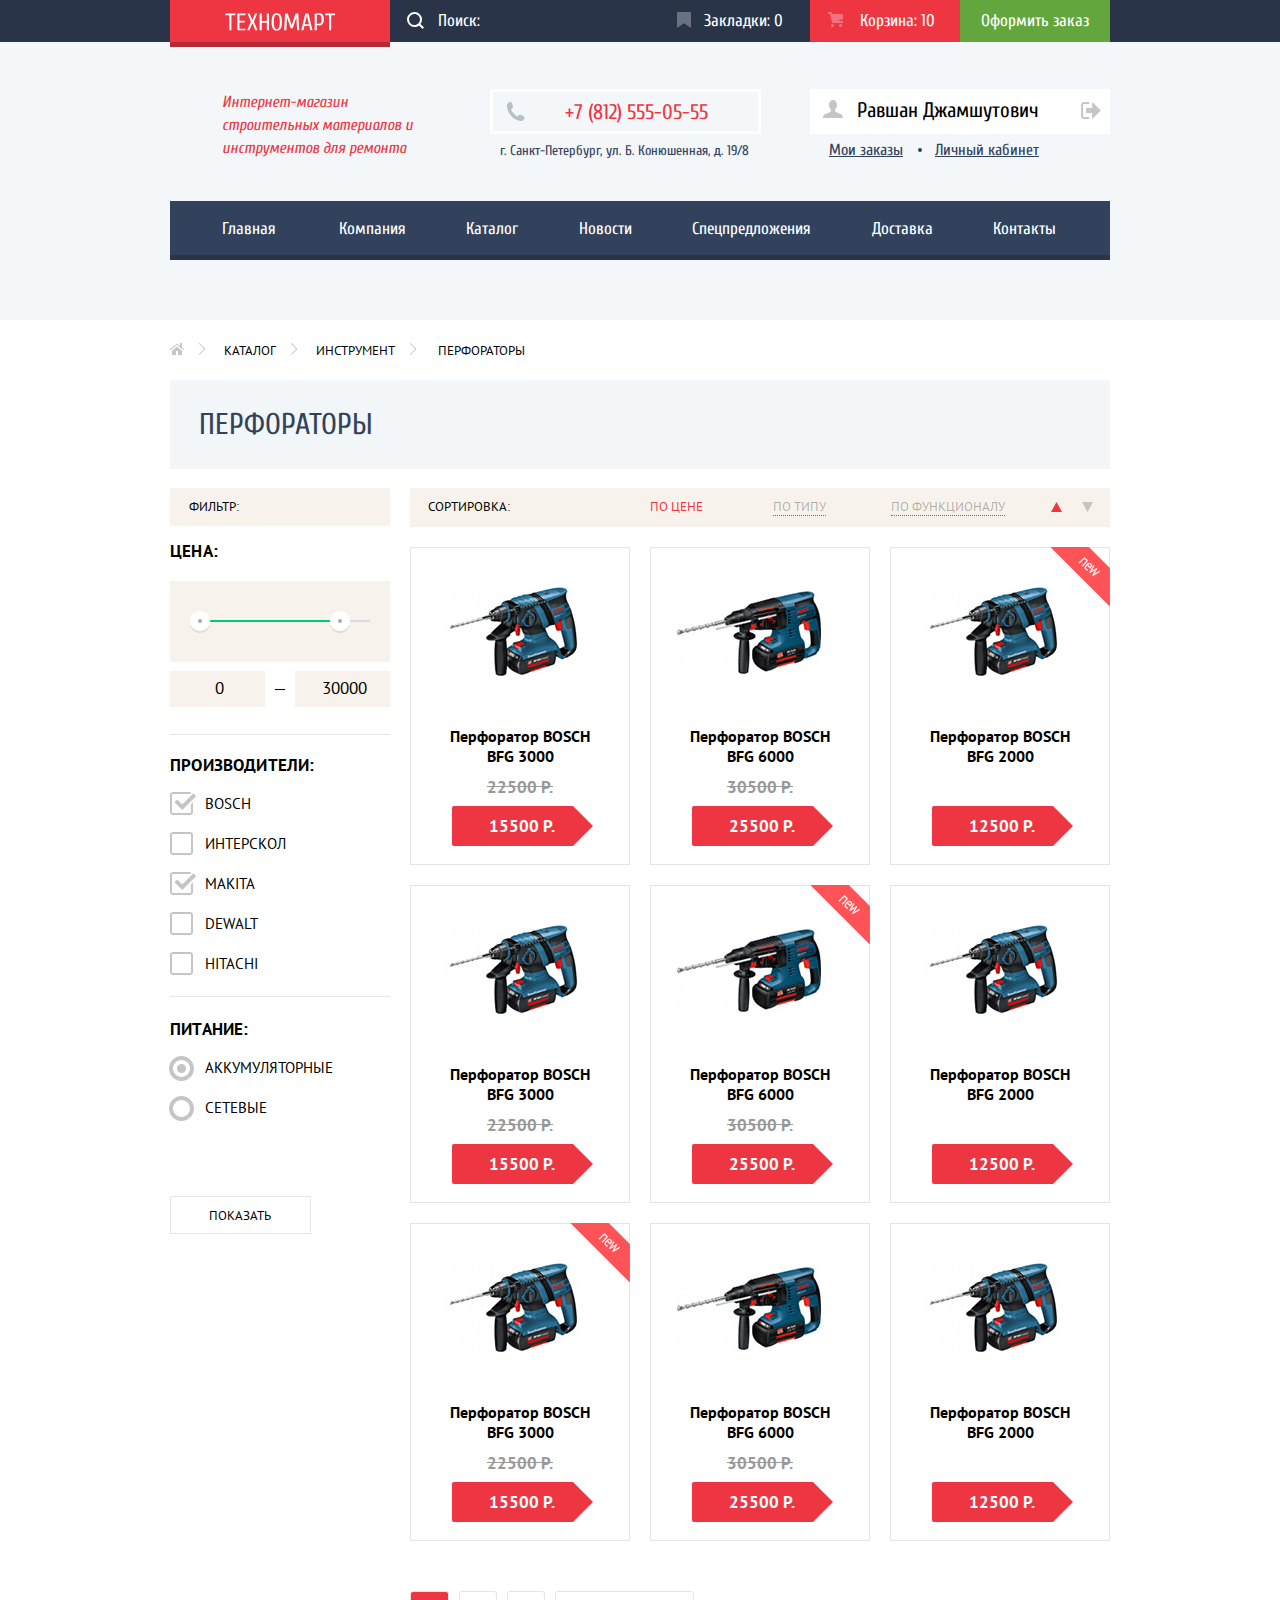
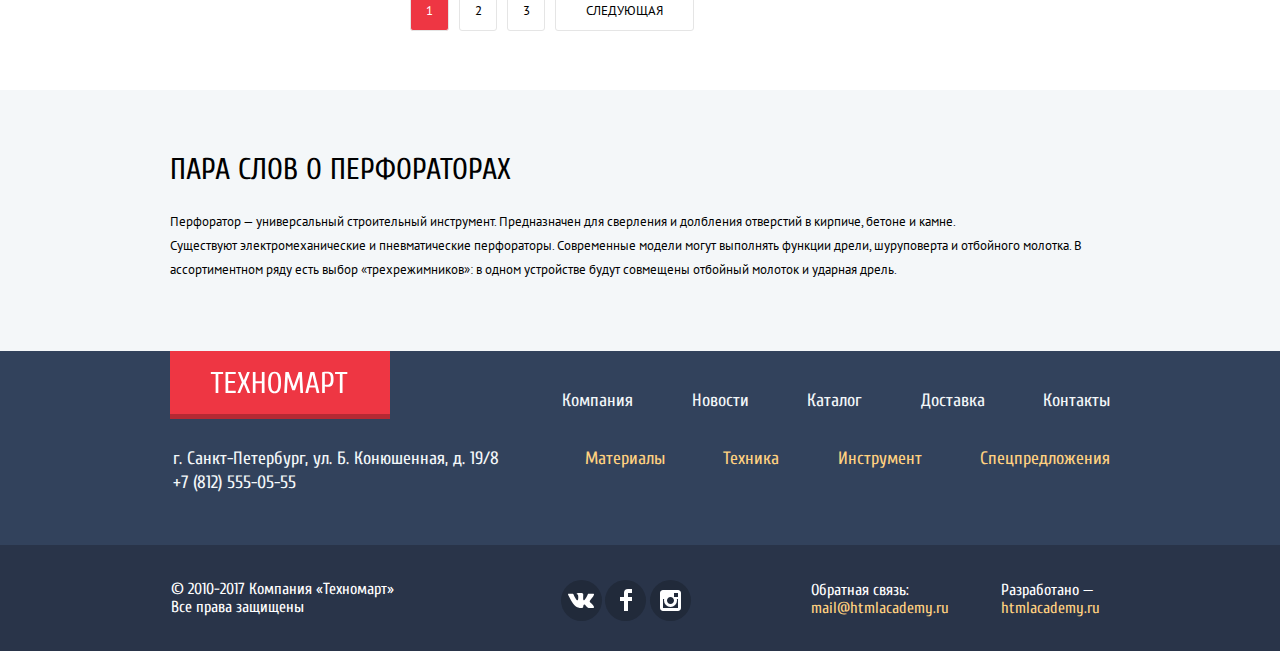
==== commit 631d89a0: "Добавление JS" ====
--- a/catalog.html
+++ b/catalog.html
@@ -111,7 +111,7 @@
                                     <button class="hidden-mark">В закладки</button>
                                 </div>
                                 <a href="item2.html">
-                                    <img src="img/perforator2.png" width="218" height="170" alt="Перфоратор BOSCH BFG 6000">
+                                    <img src="img/perforator2.jpg" width="218" height="170" alt="Перфоратор BOSCH BFG 6000">
                                 </a>
                                 <h3>Перфоратор BOSCH<br> BFG 6000</h3>
                                 <div class="old-price">30500 Р.</div>
@@ -148,7 +148,7 @@
                                     <button class="hidden-mark">В закладки</button>
                                 </div>
                                 <a href="item5.html">
-                                    <img src="img/perforator2.png" width="218" height="170" alt="Перфоратор BOSCH BFG 6000">
+                                    <img src="img/perforator2.jpg" width="218" height="170" alt="Перфоратор BOSCH BFG 6000">
                                 </a>
                                 <h3>Перфоратор BOSCH<br> BFG 6000</h3>
                                 <div class="old-price">30500 Р.</div>
@@ -184,7 +184,7 @@
                                     <button class="hidden-mark">В закладки</button>
                                 </div>
                                 <a href="item8.html">
-                                    <img src="img/perforator2.png" width="218" height="170" alt="Перфоратор BOSCH BFG 6000">
+                                    <img src="img/perforator2.jpg" width="218" height="170" alt="Перфоратор BOSCH BFG 6000">
                                 </a>
                                 <h3>Перфоратор BOSCH<br> BFG 6000</h3>
                                 <div class="old-price">30500 Р.</div>
--- a/css/style.css
+++ b/css/style.css
@@ -2595,4 +2595,8 @@
     font-size: 14px;
     line-height: 18px;
     background-color: white;
+}
+
+.pop-up-show {
+    display: block;
 }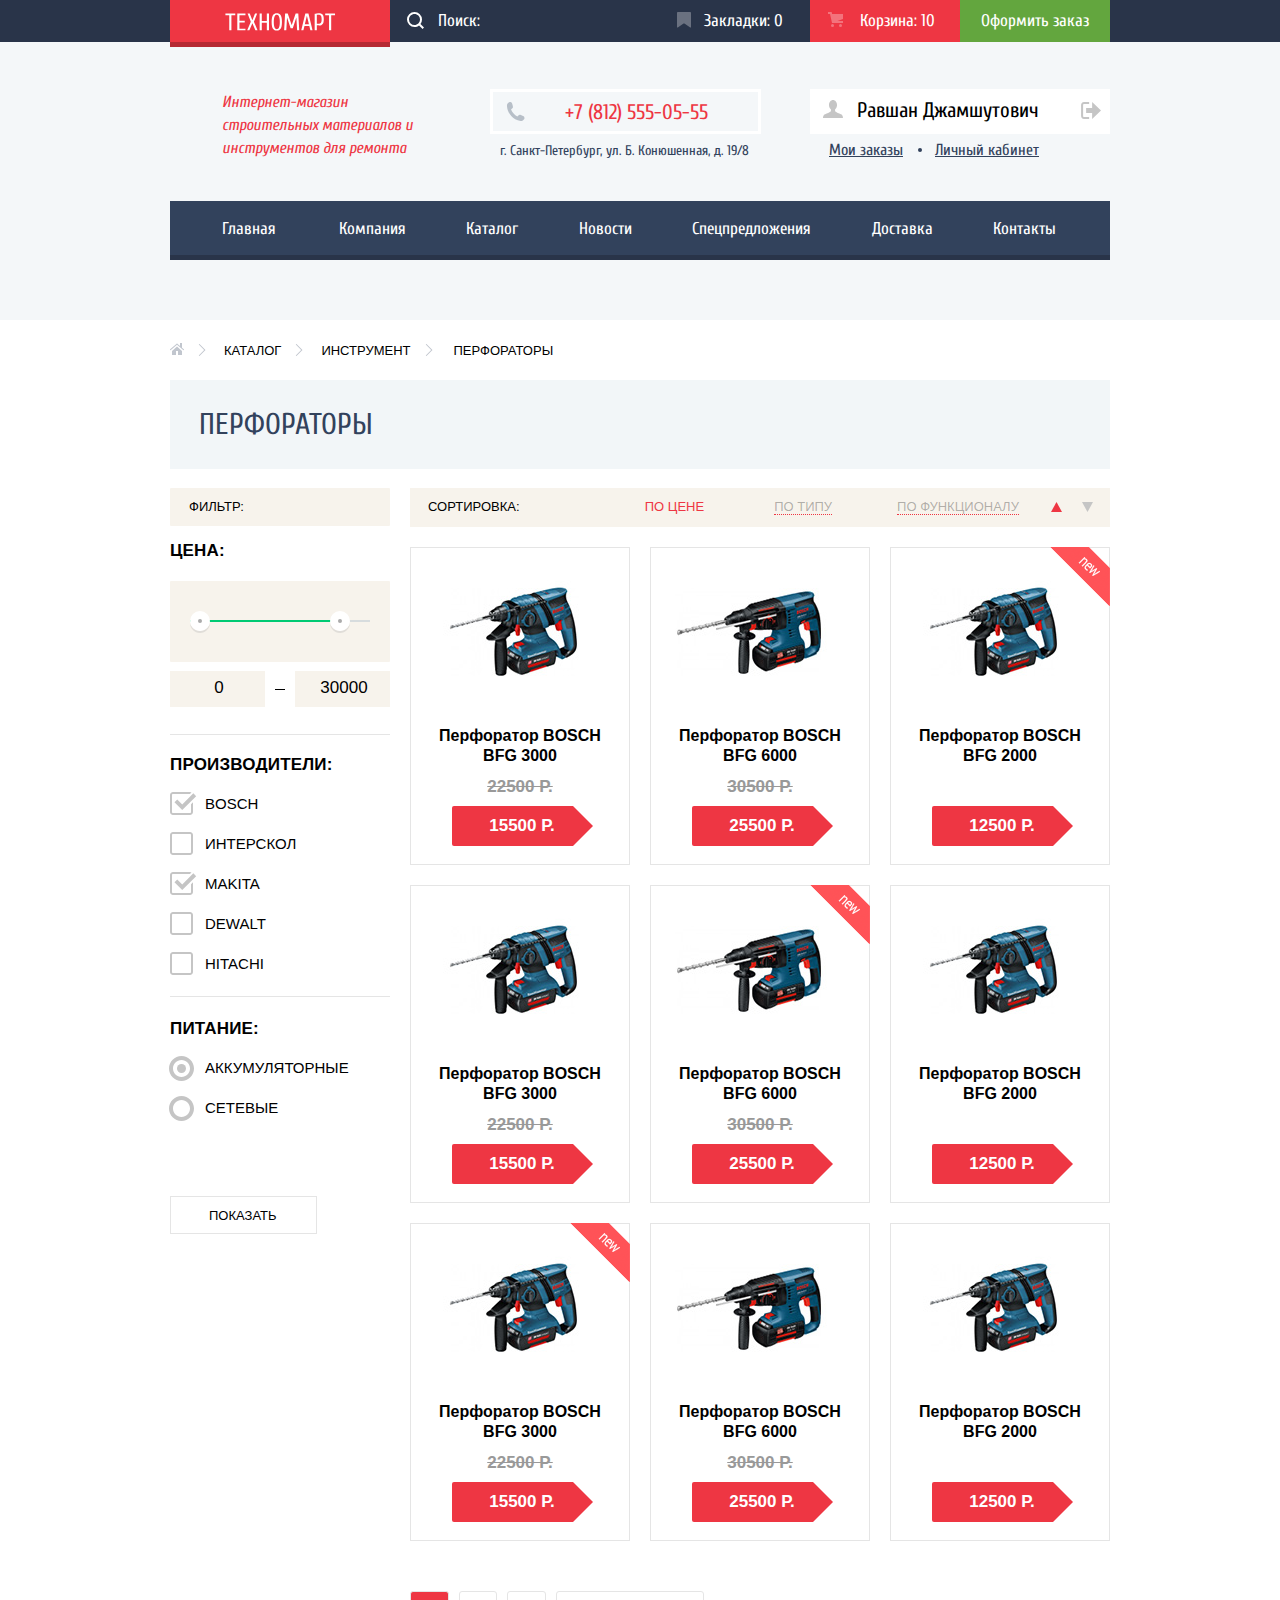
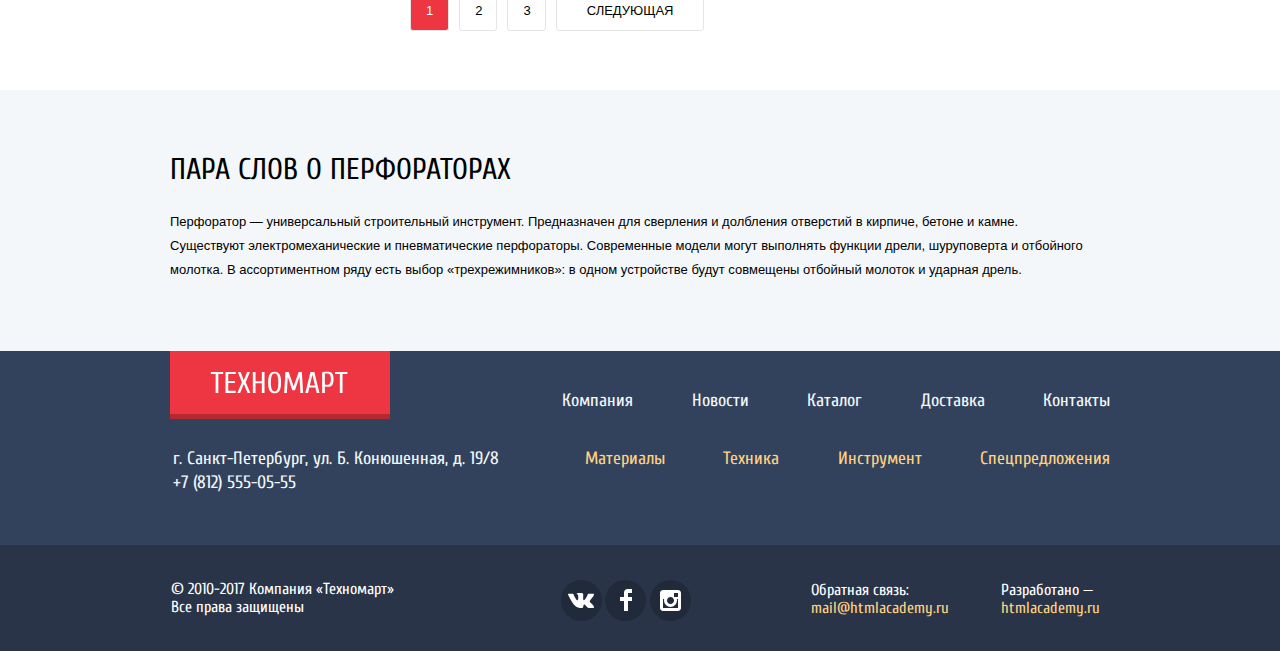
==== commit c764c324: "Сокращенные js и css" ====
--- a/catalog.html
+++ b/catalog.html
@@ -3,9 +3,10 @@
   <head>
     <meta charset="utf-8">
     <title>HTML Academy: Техномарт</title>
-    <link href="https://fonts.googleapis.com/css?family=Cuprum|PT+Sans" rel="stylesheet">
+    <link href='https://fonts.googleapis.com/css?family=Open+Sans:400,700&subset=cyrillic-ext,cyrillic' rel='stylesheet' type='text/css'>
+    <link href='https://fonts.googleapis.com/css?family=Cuprum:400,700&subset=cyrillic-ext,cyrillic' rel='stylesheet' type='text/css'>
     <link rel="stylesheet" href="css/normalize.css">
-    <link rel="stylesheet" href="css/style.css">
+    <link rel="stylesheet" href="css/css-minimize.css">
   </head>
   <body>
 
@@ -353,5 +354,7 @@
           <button class="modal-close" type="button">Закрыть</button>
       </section>
       
+      <script src="js/js-minimize.js" defer></script>
+      
   </body>
 </html>
--- a/css/css-minimize.css
+++ b/css/css-minimize.css
@@ -0,0 +1 @@
+body{margin:0;min-width:960px;font-family:"Cuprum",Arial,sans-serif;font-size:13px;line-height:24px;color:#000;background-color:#fff}a{text-decoration:none}img{max-width:100%;height:auto}.main-header{background-color:#f4f7f9;min-height:320px;-webkit-box-align:center;-ms-flex-align:center;align-items:center}.header-top{font-size:17px;line-height:18px;color:#fff;background-color:#293449}.actions-list,.user-navigation,.site-navigation,.ad,.popular-list,.popular-list-producer,.service-name,.sort-list,.sort-list-direction{list-style:none}.actions-list a,.actions-list a:visited,.site-navigation a,.site-navigation a:visited{color:#fff}.marker:hover,.cart:hover{background-color:#212a3a}.marker:focus,.cart:focus{background-color:#161d29;opacity:.6}.user-navigation a{color:#000;font-size:21px;line-height:21px;background-color:#fff}.user-navigation a:hover{color:#ee3643}.user-navigation a:focus{color:#000;opacity:.3}.search{background-color:#293449;background-image:url(../img/icon-search.svg);background-repeat:no-repeat;background-position:17px 12px}.search::-webkit-input-placeholder{color:#fff}.search:-ms-input-placeholder{color:#fff}.search::-ms-input-placeholder{color:#fff}.search::placeholder{color:#fff}.search:focus{color:#000;background-color:#fff}.buy{color:#fff;background-color:#63a63e;display:block;text-align:center;padding-top:12px;-webkit-box-sizing:border-box;box-sizing:border-box;width:150px}.buy:hover{background-color:#5fbb2d}.buy:focus{color:rgba(255,255,255,0.5);background-color:#518534}.header-logo{background-color:#ee3643}.header-logo:hover{background-color:#ca2c37}.header-logo:focus{background-color:#ba2732}.footer-info,.header-info{font-size:16px;line-height:23px;color:#ee3643}.header-info{font-family:"Cuprum",Arial,sans-serif;font-style:italic}.phone{font-size:21px;line-height:21px;color:#ee3643;border:solid 3px #fff}.header-address{font-size:14px;line-height:24px;color:#32425c}.site-navigation{font-size:17px;line-height:17px;color:#fff;background-color:#32425c;-webkit-box-shadow:inset 0 -5px 0 0 #293449;box-shadow:inset 0 -5px 0 0 #293449}.site-navigation li:hover{background-color:#1d2739}.site-navigation li:focus{background-color:#1d2739}.site-navigation a:focus{color:rgba(255,255,255,0.5)}.ad,.ad-first{padding:0;margin:0}.ad li,.ad-first li{font-size:24px;line-height:30px;letter-spacing:.4px;color:#fff;font-weight:400}.ad-button{font-size:14px;text-align:center;line-height:18px;color:#fff;text-transform:uppercase;background-color:rgba(0,0,0,0.1);border:none}.ad-button:hover{background-color:rgba(0,0,0,0.2)}.ad-button:focus{background-color:rgba(0,0,0,0.3)}.ad-first li:nth-child(1){background-color:#ffbf47;background-image:url(../img/icon-1.svg);background-repeat:no-repeat;background-position:213px 30px;position:relative}.ad-first li:nth-child(2){background-color:#3bbce3;background-image:url(../img/icon-2.svg);background-repeat:no-repeat;background-position:197px 32px}.ad li:nth-child(1){background-color:#dc91d8;background-image:url(../img/icon-3.svg);background-repeat:no-repeat;background-position:191px 30px}.ad li:nth-child(2){background-color:#8ed78f;background-image:url(../img/icon-4.svg);background-repeat:no-repeat;background-position:196px 25px}.ad li:nth-child(3){background-color:#ffbf47;background-image:url(../img/icon-5.svg);background-repeat:no-repeat;background-position:191px 31px}.slider h2{font-size:36px;line-height:36px;font-weight:700;color:#fff;text-transform:uppercase}.slider p{font-size:18px;line-height:24px;color:#fff}.slider .main-button:hover{background-color:#ca2c37}.slider .main-button:focus{background-color:#ba2732}.slider-drill{background-image:url(../img/slider1.png);background-color:#000;background-repeat:no-repeat;background-position:0 0;width:620px;height:266px}.slider-perforator{background-image:url(../img/slider2.png);background-color:#000;background-repeat:no-repeat;background-position:0 0;width:620px;height:266px}.popular-header{background-color:#f9f5f0}.popular-header h2{font-size:30px;line-height:30px;text-transform:uppercase;color:#32425c;font-weight:400}.producer-item{border:solid 1px #eaeaea}.producer-item:hover{-webkit-box-shadow:0 10px 25px 0 rgba(41,52,73,0.5);box-shadow:0 10px 25px 0 rgba(41,52,73,0.5)}.producer-item:focus{-webkit-box-shadow:0 4px 10px 0 rgba(41,52,73,0.5);box-shadow:0 4px 10px 0 rgba(41,52,73,0.5)}.producer-item a:focus{opacity:.3}.service{background-color:#f4f7f9}.service h2{font-size:30px;line-height:30px;font-weight:400;color:#000;text-transform:uppercase}.service h3{font-size:36px;line-height:36px;font-weight:400;color:#32425c;text-transform:uppercase}.service p{font-family:"PT Sans",Arial,sans-serif;font-size:13px;line-height:24px;color:#000}.service-name{padding:0;margin:0;position:relative}.service-name::after{content:"";position:absolute;width:10px;height:279px;left:230px;top:-46px;background-image:url(../img/shadow.png)}.service-name li{font-size:21px;line-height:30px;color:#fff;font-weight:700;background-color:#33445a;-webkit-box-shadow:0 1px 0 0 #293449,inset 0 1px 0 0 #405069;box-shadow:0 1px 0 0 #293449,inset 0 1px 0 0 #405069}.service-item a{color:#fff}.service-item:hover{-webkit-box-shadow:0 1px 0 0 #293449,inset 0 1px 0 0 #405069;box-shadow:0 1px 0 0 #293449,inset 0 1px 0 0 #405069;background-color:#293449}.service-name .active{background-color:#fff;-webkit-box-shadow:none;box-shadow:none}.service-item.active a{color:#32425c}.company h2{font-size:30px;line-height:30px;text-transform:uppercase;font-weight:400}.company p{font-family:"PT Sans",Arial,sans-serif}.company li{font-size:18px;line-height:20px;list-style:none}.main-button{font-size:14px;line-height:18px;text-transform:uppercase;color:#fff;background-color:#ee3643;border:none;border-radius:3px}.contacts h2{font-size:30px;line-height:30px;text-transform:uppercase;font-weight:400}.contacts p{font-family:"PT Sans",Arial,sans-serif}.main-footer{background-color:#32425c}.footer-bottom{background-color:#293449}.main-footer ul{list-style:none}.footer-site-navigation{font-size:18px;line-height:24px}.footer-site-navigation a{color:#f3f7f9}.footer-site-navigation a:hover,.footer-navigation a:hover{text-decoration:underline}.footer-site-navigation a:focus{color:rgba(241,245,247,0.5);text-decoration:none}.footer-navigation a:focus{color:rgba(255,209,128,0.5);text-decoration:none}.main-footer .address,.phone-footer{font-size:18px;line-height:24px;color:#f3f7f9;border:none}.footer-navigation a{font-size:18px;line-height:24px;color:#ffd180}.footer-copyright{font-size:16px;line-height:18px;color:#fff}.footer-social a{background-color:#212a3a}.footer-social a:focus,.footer-social a:hover{background-color:#ee3643}.mail{font-size:16px;line-height:18px;color:#fff}.mail a{color:#ffd180}.mail a:hover{text-decoration:underline}.mail a:focus,.credits a:focus{color:#ee3643;text-decoration:none}.credits{font-size:16px;line-height:18px;color:#fff}.credits a{color:#ffd180}.credits a:hover{text-decoration:underline}.footer-logo{background-color:#ee3643}.pop-up-write-us{font-size:18px;line-height:18px;color:#000}.pop-up-write-us input,.pop-up-write-us textarea{font-family:"PT Sans",Arial,sans-serif;font-size:13px;line-height:18px;color:#a9a9a9}.cart.active{background-color:#ee3643}.user-navigation-inner li,.breadcrumbs li{list-style:none}.user a{font-size:21px;line-height:21px;color:#000}.user{background-color:#fff}.user a:focus{color:rgba(0,0,0,0.3)}.user-navigation-inner .button{font-size:16px;line-height:18px;color:#32425c;text-decoration:underline}.user-navigation-inner .button:hover{color:#ee3643}.user-navigation-inner .button:focus{color:rgba(50,66,92,0.3)}.breadcrumbs a,.breadcrumbs{font-family:"PT Sans",Arial,sans-serif;line-height:18px;color:#000;text-transform:uppercase}.heading{font-size:30px;line-height:30px;color:#32425c;text-transform:uppercase;font-weight:400;background-color:#f2f6f8}.sort{font-family:"PT Sans",Arial,sans-serif;font-size:13px;line-height:18px;color:#000;text-transform:uppercase;background-color:#f7f3ec}.sort h2{font-weight:400;font-size:inherit}.sort-item .sort-active{color:#ee3643;border-bottom:none}.sort-item a{color:rgba(0,0,0,0.3);border-bottom:1px dotted #ee3643}.sort-item a:hover{color:#000;border-bottom:1px solid #ee3643}.range{background-color:#f7f3ec;padding-top:30px;padding-bottom:20px;display:-webkit-box;display:-ms-flexbox;display:flex;position:relative;margin-bottom:9px}.first-filter-button{padding-left:20px;position:relative;z-index:2}.second-filter-button{padding-left:120px;position:relative;z-index:2}.range::before{content:"";width:152px;height:2px;position:absolute;top:39px;left:20px;z-index:1;background-color:#00ca74}.range::after{content:"";width:180px;height:2px;position:absolute;top:39px;left:20px;z-index:0;background-color:#d7dcde}.filter-price p{font-family:"PT Sans",Arial,sans-serif;font-size:17px;line-height:18px;color:#000;background-color:#f7f3ec}.filter h2{font-family:"PT Sans",Arial,sans-serif;text-transform:uppercase;line-height:18px;font-size:13px;color:#000;font-weight:400;background-color:#f7f3ec}.filters legend{font-family:"PT Sans",Arial,sans-serif;font-weight:700;color:#000;font-size:17px;line-height:30px;letter-spacing:.17px;text-transform:uppercase;padding:0;margin:0}.filters fieldset{border:none;padding:0;margin:0}.producer li,.power li{font-family:"PT Sans",Arial,sans-serif;font-size:15px;line-height:20px;color:#000;text-transform:uppercase;list-style:none}.show{font-family:"PT Sans",Arial,sans-serif;font-size:13px;line-height:18px;color:#000;text-transform:uppercase;background-color:#fff;border:solid 1px #e5e5e5}.catalog-list ul{list-style:none}.catalog-item{font-family:"PT Sans",Arial,sans-serif;font-weight:700;border:solid 1px #e5e5e5;background-color:#fff;text-align:center}.catalog-item:hover{-webkit-box-shadow:0 10px 25px 0 rgba(41,52,73,0.5);box-shadow:0 10px 25px 0 rgba(41,52,73,0.5)}.catalog-item h3{font-family:"PT Sans",Arial,sans-serif;font-size:18px;line-height:20px;color:#000}.old-price{font-size:17px;line-height:18px;color:#999;text-transform:uppercase;text-decoration:line-through}.price{font-size:17px;line-height:18px;color:#fff;text-transform:uppercase;background-color:#ee3643}.more-about{background-color:#f4f7f9}.more-about h2{font-size:30px;line-height:30px;text-transform:uppercase;color:#000;font-weight:400}.more-about p{font-family:"PT Sans",Arial,sans-serif;font-size:13px;line-height:24px}.pagination-item{font-family:"PT Sans",Arial,sans-serif;font-size:13px;line-height:18px;text-align:center;text-transform:uppercase;color:#000;border:solid 1px #e5e5e5}.pagination-item a{color:#000}.pagination-item a:hover{border:solid 1px #e5e5e5}.pagination-item a:focus{color:#000;border:solid 1px #bdc6ca}.pagination-item.current a{color:#fff}.pagination-item.current{background-color:#ee3643}.main-header{margin-bottom:60px}.main-navigation{display:-webkit-box;display:-ms-flexbox;display:flex;-webkit-box-orient:vertical;-webkit-box-direction:normal;-ms-flex-direction:column;flex-direction:column}.header-top-center,.header-main-center,.header-bottom-center{display:-webkit-box;display:-ms-flexbox;display:flex;width:940px;margin:0 auto;padding:0 10px}.header-top{margin-bottom:47px}.header-main-center{-webkit-box-pack:justify;-ms-flex-pack:justify;justify-content:space-between}.header-phone-address{display:-webkit-box;display:-ms-flexbox;display:flex;-webkit-box-orient:vertical;-webkit-box-direction:normal;-ms-flex-direction:column;flex-direction:column;width:270px;padding:0;margin:0}.phone{margin:0;position:relative;margin-left:-25px;width:153px;padding:8px 40px 8px 72px}.phone::before{content:"";background-image:url(../img/icon-phone.svg);background-repeat:no-repeat;background-position:0 0;position:absolute;left:13px;width:20px;height:20px}.header-address{padding:0;margin:0;margin-left:-15px;margin-top:5px}.header-info{width:196px;padding:0 52px;margin:0;padding-top:2px}.user-navigation{display:-webkit-box;display:-ms-flexbox;display:flex;margin:0;padding:0;-webkit-box-pack:justify;-ms-flex-pack:justify;justify-content:space-between;width:280px}.user-navigation a{display:block;padding:12px 25px}.enter.button{padding-left:46px;position:relative}.enter.button::before{content:"";background-image:url(../img/icon-login.svg);background-repeat:no-repeat;background-position:0 0;position:absolute;left:13px;top:13px;width:20px;height:20px}.header-main-center{margin-bottom:40px}.header-logo{padding-top:13px;padding-left:55px;width:220px;-webkit-box-sizing:border-box;box-sizing:border-box;display:block;position:relative;margin-bottom:-5px;-webkit-box-shadow:inset 0 -5px 0 0 rgba(0,0,0,0.24);box-shadow:inset 0 -5px 0 0 rgba(0,0,0,0.24)}.header-logo img{padding:0;margin:0}.search{display:block;width:270px;padding-top:0;padding-left:48px;position:relative;border:none;-webkit-box-sizing:border-box;box-sizing:border-box}.search::before{content:"";background-image:url(../img/icon-search.svg);background-repeat:no-repeat;background-position:0 0;position:absolute;left:15px;width:18px;height:18px}.actions-list{display:-webkit-box;display:-ms-flexbox;display:flex;margin:0;padding:0;width:300px}.marker{display:block;width:150px;padding-top:12px;padding-left:44px;padding-bottom:12px;margin:0;position:relative;-webkit-box-sizing:border-box;box-sizing:border-box}.marker::before{content:"";background-image:url(../img/icon-bookmark.svg);background-repeat:no-repeat;background-position:0 0;position:absolute;left:17px;width:18px;height:18px;opacity:.3}.cart{display:block;width:150px;padding-top:12px;padding-bottom:12px;padding-left:50px;margin:0;position:relative;-webkit-box-sizing:border-box;box-sizing:border-box}.cart::before{content:"";background-image:url(../img/icon-cart.svg);background-repeat:no-repeat;background-position:0 0;position:absolute;left:18px;width:18px;height:18px;opacity:.3}.site-navigation{display:-webkit-box;display:-ms-flexbox;display:flex;margin:0;margin-bottom:60px;padding:0;width:940px;-webkit-box-pack:justify;-ms-flex-pack:justify;justify-content:space-between}.site-navigation li{padding:23px 30px;padding-top:19px}.site-navigation li:first-child{padding-left:52px}.site-navigation li:nth-child(2){padding-left:32px}.site-navigation li:last-child{padding-right:54px}.container{width:940px;margin:0 auto;padding:0 10px}.index-columns{display:-webkit-box;display:-ms-flexbox;display:flex;-webkit-box-pack:justify;-ms-flex-pack:justify;justify-content:space-between;margin-bottom:87px}.company{width:540px}.contacts{width:300px}.promo{display:-webkit-box;display:-ms-flexbox;display:flex;-webkit-box-pack:justify;-ms-flex-pack:justify;justify-content:space-between;margin:0;padding:0;margin-bottom:53px}.promo-first{display:-webkit-box;display:-ms-flexbox;display:flex;width:620px;-ms-flex-wrap:wrap;flex-wrap:wrap}.ad-first{display:-webkit-box;display:-ms-flexbox;display:flex}.ad-first li:first-child{margin-right:20px}.ad li,.ad-first li{display:-webkit-box;display:-ms-flexbox;display:flex;-ms-flex-wrap:wrap;flex-wrap:wrap;-webkit-box-orient:vertical;-webkit-box-direction:normal;-ms-flex-direction:column;flex-direction:column;width:275px;padding-left:25px;padding-top:20px;padding-bottom:23px;margin-bottom:20px}.ad li:last-child{margin-bottom:0}.ad-button{width:135px;margin-top:12px;padding-top:11px;padding-bottom:9px;border-radius:2px}.slider{position:relative}.slider-drill h2{margin:0;padding-top:22px;padding-left:24px;margin-bottom:2px}.slider-drill p{margin:0;padding-left:25px;margin-bottom:129px}.slider-drill .main-button,.slider-perforator .main-button{width:145px;margin-left:25px;padding:10px 47px 10px 50px}.right-button,.left-button{position:absolute;border:none;outline:none;width:22px;height:40px;background-color:transparent;cursor:pointer}.right-button{background-image:url(../img/icon-right.svg);background-repeat:no-repeat;right:20px;top:114px}.left-button{background-image:url(../img/icon-left.svg);background-repeat:no-repeat;left:25px;top:114px}.slider::before{content:"";position:absolute;left:295px;bottom:37px;width:10px;height:10px;background-color:#fff;border-radius:50%}.slider::after{content:"";position:absolute;left:315px;bottom:37px;width:6px;height:6px;background-color:#ee3643;border-radius:50%;border:solid 2px #fff}.slider-perforator{display:none}.popular-header{display:-webkit-box;display:-ms-flexbox;display:flex;-webkit-box-pack:justify;-ms-flex-pack:justify;justify-content:space-between;margin-bottom:20px}.popular-header h2{margin:0;padding:0;padding-top:29px;padding-bottom:30px;padding-left:28px}.popular-header .main-button{width:253px;margin-top:25px;margin-right:24px;margin-bottom:26px}.popular-list{display:-webkit-box;display:-ms-flexbox;display:flex;-webkit-box-pack:justify;-ms-flex-pack:justify;justify-content:space-between;margin:0;padding:0}.popular-list .catalog-item{width:220px;margin-right:20px}.popular-list .catalog-item:last-child{margin-right:0}.popular-list-producer{display:-webkit-box;display:-ms-flexbox;display:flex;-webkit-box-pack:justify;-ms-flex-pack:justify;justify-content:space-between;-ms-flex-wrap:wrap;flex-wrap:wrap;margin:0;padding:0;margin-bottom:65px}.producer-item{width:220px;margin-bottom:20px;min-height:145px;-webkit-box-sizing:border-box;box-sizing:border-box}.producer-item a{padding:0;margin:0}.producer-item:nth-child(1){background-image:url(../img/bosch.png);background-repeat:no-repeat;background-position:center}.producer-item:nth-child(2){background-image:url(../img/makita.png);background-repeat:no-repeat;background-position:47px 49px}.producer-item:nth-child(3){background-image:url(../img/de-walt.png);background-repeat:no-repeat;background-position:center 47px}.producer-item:nth-child(4){background-image:url(../img/interskol.png);background-repeat:no-repeat;background-position:center 20px}.producer-item:nth-child(5){background-image:url(../img/hitachi.png);background-repeat:no-repeat;background-position:27px 57px}.producer-item:nth-child(6){background-image:url(../img/lg.png);background-repeat:no-repeat;background-position:47px 35px}.producer-item:nth-child(7){background-image:url(../img/aeg.png);background-repeat:no-repeat;background-position:center 22px}.producer-item:nth-child(8){background-image:url(../img/metabo.png);background-repeat:no-repeat;background-position:9px 33px}.producer-item a{display:inline-block;width:220px;min-height:130px;-webkit-box-sizing:border-box;box-sizing:border-box}.service .container{padding-top:65px}.service h2{padding:0;margin:0;margin-bottom:26px}.service p{padding:0;margin:0;width:398px;margin-bottom:70px;font-size:12px;letter-spacing:.1px}.service-name{padding-right:80px}.service-item{width:218px;padding-left:22px;padding-top:14px;padding-bottom:17px}.delivery h3,.guarantee h3,.credit h3{margin:0;padding:0;margin-top:-3px;margin-bottom:25px}.delivery p,.guarantee p,.credit p{margin:0;width:280px}.second-slider{display:-webkit-box;display:-ms-flexbox;display:flex;margin-bottom:53px}.delivery{width:619px;padding-bottom:130px;background-image:url(../img/secondslider1.png);background-repeat:no-repeat;background-position:right 22px}.guarantee{display:none;width:619px;padding-bottom:130px;background-image:url(../img/secondslider2.png);background-repeat:no-repeat;background-position:right 22px}.guarantee p{width:359px}.credit{display:none;width:619px;padding-bottom:130px;background-image:url(../img/secondslider3.png);background-repeat:no-repeat;background-position:right 22px}.credit .main-button{margin-top:25px;width:195px;padding-top:10px;padding-bottom:10px}.footer-main-navigation{display:-webkit-box;display:-ms-flexbox;display:flex;-webkit-box-pack:justify;-ms-flex-pack:justify;justify-content:space-between}.footer-site-navigation{display:-webkit-box;display:-ms-flexbox;display:flex;margin:0;padding:0;width:570px;-webkit-box-pack:justify;-ms-flex-pack:justify;justify-content:space-between}.footer-site-navigation li{padding:38px 0 0 22px}.footer-logo{width:180px;padding-left:40px;padding-top:20px;padding-bottom:17px;-webkit-box-shadow:inset 0 -5px 0 0 rgba(0,0,0,0.24);box-shadow:inset 0 -5px 0 0 rgba(0,0,0,0.24)}.footer-center{display:-webkit-box;display:-ms-flexbox;display:flex;-webkit-box-orient:horizontal;-webkit-box-direction:normal;-ms-flex-direction:row;flex-direction:row;-webkit-box-pack:justify;-ms-flex-pack:justify;justify-content:space-between;margin-bottom:50px}.footer-info{display:-webkit-box;display:-ms-flexbox;display:flex;-ms-flex-wrap:wrap;flex-wrap:wrap;-webkit-box-orient:vertical;-webkit-box-direction:normal;-ms-flex-direction:column;flex-direction:column;width:380px}.footer-navigation{display:-webkit-box;display:-ms-flexbox;display:flex;-ms-flex-wrap:wrap;flex-wrap:wrap;margin:0;padding:0;width:550px;-webkit-box-pack:justify;-ms-flex-pack:justify;justify-content:space-between}.footer-navigation li{padding-left:25px;padding-top:28px}.container-footer-bottom{display:-webkit-box;display:-ms-flexbox;display:flex;-webkit-box-orient:horizontal;-webkit-box-direction:normal;-ms-flex-direction:row;flex-direction:row;-webkit-box-pack:justify;-ms-flex-pack:justify;justify-content:space-between;padding-top:35px;padding-bottom:30px}.footer-bottom-one{display:-webkit-box;display:-ms-flexbox;display:flex;width:230px}.footer-social{display:-webkit-box;display:-ms-flexbox;display:flex;margin:0;padding:0;width:130px;-ms-flex-wrap:wrap;flex-wrap:wrap;-webkit-box-pack:justify;-ms-flex-pack:justify;justify-content:space-between;margin:0 auto;padding:0;padding-left:41px}.footer-bottom-two{display:-webkit-box;display:-ms-flexbox;display:flex;width:300px;-webkit-box-pack:justify;-ms-flex-pack:justify;justify-content:space-between}.user-navigation-inner{display:-webkit-box;display:-ms-flexbox;display:flex;-ms-flex-wrap:wrap;flex-wrap:wrap;-ms-flex-line-pack:justify;align-content:space-between;width:300px;padding:0;margin:0}.user{width:300px;display:-webkit-box;display:-ms-flexbox;display:flex;-ms-flex-line-pack:justify;align-content:space-between}.icon-profile{display:block;width:20px;padding-left:13px;padding-top:11px;padding-bottom:12px}.user-name{display:inline-block;width:236px;padding-top:11px;padding-bottom:12px;padding-left:5px;margin-right:30px}.log-out{display:inline-block;padding:0;margin:0;width:20px;padding-top:13px;padding-right:10px}.user span{margin:0;padding:0;margin-left:9px}.phone.catalog{padding-top:10px;margin-left:-15px}.header-address.catalog{padding-left:10px}.user-navigation-inner li:nth-child(2){padding-left:19px;padding-right:32px;position:relative}.user-navigation-inner li:nth-child(2)::after{content:"";position:absolute;border-radius:50%;width:4px;height:4px;top:9px;right:13px;background-color:#32425c}.site-navigation.catalog{margin-top:-2px}.breadcrumbs{margin:0;margin-bottom:20px;margin-top:-38px;padding:0;display:-webkit-box;display:-ms-flexbox;display:flex}.breadcrumbs li{padding-left:40px}.breadcrumbs li:first-child{padding-left:0;margin-left:-1px}.breadcrumbs li:nth-child(4){padding-left:43px}.breadcrumbs a{position:relative}.breadcrumbs a::after{content:"";position:absolute;width:8px;height:12px;right:-22px;top:1px;background-image:url(../img/icon-right-small.svg);background-repeat:no-repeat}.heading{padding:30px 29px;padding-bottom:29px;padding-right:0;margin-bottom:19px}.catalog-columns{display:-webkit-box;display:-ms-flexbox;display:flex;-webkit-box-pack:justify;-ms-flex-pack:justify;justify-content:space-between;margin-bottom:5px}.catalog-columns-inner{display:-webkit-box;display:-ms-flexbox;display:flex;-webkit-box-orient:vertical;-webkit-box-direction:normal;-ms-flex-direction:column;flex-direction:column;-webkit-box-ordinal-group:3;-ms-flex-order:2;order:2}.sort{display:-webkit-box;display:-ms-flexbox;display:flex;-webkit-box-pack:justify;-ms-flex-pack:justify;justify-content:space-between;margin:0;padding:0;padding-left:18px;padding-top:10px;padding-bottom:2px}.sort h2{margin:0;padding:0}.sort-list{display:-webkit-box;display:-ms-flexbox;display:flex;-webkit-box-pack:justify;-ms-flex-pack:justify;justify-content:space-between;margin:0;padding:0}.sort-item:nth-child(1){margin-left:93px;padding-right:70px}.sort-item:nth-child(2){padding-right:65px}.sort-item:last-child{margin-right:0}.sort-list-direction{display:-webkit-box;display:-ms-flexbox;display:flex}.filter{width:220px;-webkit-box-ordinal-group:2;-ms-flex-order:1;order:1;margin:0;padding:0}.filter h2{margin:0;margin-bottom:10px;padding:10px 19px;border-radius:1px}.range{margin-top:15px;border-radius:1px}.numbers{display:-webkit-box;display:-ms-flexbox;display:flex;-webkit-box-pack:justify;-ms-flex-pack:justify;justify-content:space-between}.catalog-list{width:700px;margin-bottom:54px}.catalog-list ul{padding:0;display:-webkit-box;display:-ms-flexbox;display:flex;-ms-flex-wrap:wrap;flex-wrap:wrap;-webkit-box-pack:justify;-ms-flex-pack:justify;justify-content:space-between;list-style:none;width:700px;margin:20px auto}.catalog-item{position:relative;display:inline-block;width:218px;margin-bottom:20px}.catalog-list .pagination-list{padding:0;margin:0;-webkit-box-pack:start;-ms-flex-pack:start;justify-content:flex-start;list-style:none}.more-about .container{padding-top:40px;padding-bottom:56px}.flag{position:absolute;top:-1px;right:-1px;width:60px;height:60px;text-indent:-1000px;overflow:hidden;z-index:20}.flag.flag-new{background-image:url(../img/new-flag.png);background-repeat:no-repeat;position:0 0}.catalog-item .actions-button{position:absolute;top:0;left:0;width:218px;height:88px;padding:40px 0;background-color:rgba(255,255,255,0.9);z-index:10}.hidden-buy,.hidden-mark{display:block;width:129px;margin:0 auto;margin-bottom:7px;padding:7px 0;background-color:#63a63e;border:3px solid #63a63e;border-bottom-color:#367315;border-radius:3px;color:#fff;font-size:14px;font-weight:400;font-family:"Cuprum",sans-serif;line-height:18px;text-decoration:none;text-transform:uppercase}.hidden-buy{position:relative}.hidden-buy::before{content:"";position:absolute;width:15px;height:15px;opacity:.3;background-image:url(../img/cart-icon-7.svg);top:9px;left:11px}.hidden-mark{color:#32425c;background:#fff;border-bottom-color:#63a63e}.catalog-item .actions-button{display:none}.catalog-item:hover .actions-button{display:block}.catalog-item .image{width:218px;height:168px}.catalog-item .image img{max-width:100%}.catalog-item h3{min-height:40px;padding:0 25px;margin-top:0;margin-bottom:12px;font-weight:700;text-align:center;font-size:16px}.catalog-item .old-price{min-height:20px;margin-bottom:0}.catalog-item .price{position:relative;width:80px;margin:10px auto;margin-top:8px;margin-bottom:18px;padding:11px 30px;margin-left:41px;border-radius:2px}.price.only{margin-top:40px}.price:after{content:"";position:absolute;top:0;right:-21px;width:0;height:0;border:20px solid #fff;border-left-color:#ee3643}.company h2,.contacts h2{margin-bottom:26px}.company .first-line{margin-top:24px;margin-bottom:0}.company .second-line{margin-top:0;margin-bottom:20px}.company-list{margin-left:-4px;margin-bottom:36px}.company-list li{margin-bottom:20px;position:relative}.company-list li::before{content:"";position:absolute;left:-36px;top:10px;width:25px;height:2px;background-color:#ee3643}.company .main-button{display:inline-block;width:220px;text-align:center;padding-top:11px;padding-bottom:9px}.contacts p{margin-bottom:30px}.contacts a{display:inline-block;margin-bottom:32px}.contacts .main-button{width:100%;padding-top:11px;padding-bottom:9px;padding-left:10px}.main-footer .address{margin:0;margin-top:28px;padding-left:3px}.main-footer .phone-footer{margin:0;padding-left:3px}.footer-copyright{padding:0;margin:0;padding-left:1px}.visually-hidden:not(:focus):not(:active),input[type="checkbox"].visually-hidden,input[type="radio"].visually-hidden{position:absolute;width:1px;height:1px;margin:-1px;border:0;padding:0;white-space:nowrap;-webkit-clip-path:inset(100%);clip-path:inset(100%);clip:rect(0 0 0 0);overflow:hidden}.social-button{display:-webkit-box;display:-ms-flexbox;display:flex;-webkit-box-align:center;-ms-flex-align:center;align-items:center;-webkit-box-pack:center;-ms-flex-pack:center;justify-content:center;width:41px;height:41px;border-radius:50%}.footer-bottom-two p{padding:0;padding-left:1px;padding-top:1px;margin:0;margin-right:51px}.credits{margin-right:0}.numbers p{text-align:center;width:92px;padding-top:8px;padding-bottom:10px;margin:0;padding-left:3px}.numbers{position:relative;margin-bottom:20px}.numbers::after{content:"";position:absolute;left:105px;top:18px;width:10px;height:1px;background-color:#000}.line{border:none;background-color:#e5e5e5;height:1px;margin-bottom:15px}.filter-producer legend{margin:0;margin-bottom:14px}.filter-power legend{padding-top:2px;margin-bottom:14px}.producer,.power{padding:0;margin:0;margin-bottom:-4px}.producer li,.power li{margin-bottom:20px;padding-left:35px}.producer label,.power label{position:relative;display:block;cursor:pointer;-webkit-user-select:none;-moz-user-select:none;-ms-user-select:none;user-select:none}.filter-input-checkbox:not(:checked) + label::before{content:"";position:absolute;left:-35px;top:-2px;width:23px;height:23px;background-image:url(../img/checkbox-off.svg);background-repeat:no-repeat;background-position:0 0}.filter-input-checkbox:checked + label::after{content:"";position:absolute;left:-35px;top:-2px;width:27px;height:23px;background-image:url(../img/checkbox-on.svg);background-repeat:no-repeat;background-position:0 0}.filter-input-radio:not(:checked) + label::before{content:"";position:absolute;left:-36px;top:-2px;width:25px;height:25px;background-image:url(../img/radio-off.svg);background-repeat:no-repeat;background-position:0 0}.filter-input-radio:checked + label::after{content:"";position:absolute;left:-36px;top:-2px;width:25px;height:25px;background-image:url(../img/radio-on.svg);background-repeat:no-repeat;background-position:0 0}.power{margin-bottom:78px}.show{padding:10px 39px 8px 38px}.sort-list-direction{display:-webkit-box;display:-ms-flexbox;display:flex;margin:0;margin-bottom:8px;padding:0}.sort-list-direction a{display:inline-block;margin:0;padding:0}.sort-list-direction li{padding-right:17px;padding-top:1px}.sort-list-direction li:first-child{padding-right:20px}.pagination-item{margin-top:10px;margin-right:10px;padding:10px 15px;border-radius:3px}.pagination-item:nth-child(2){padding-right:14px}.pagination-item:nth-child(3){padding-right:14px}.pagination-item:last-child{margin-top:10px;margin-right:10px;padding:10px 30px}.pop-up{position:fixed;color:#000;background-color:#fff}.pop-up-write-us{bottom:200px;left:50%;width:620px;-webkit-box-shadow:0 20px 40px 0 rgba(0,0,0,0.75);box-shadow:0 20px 40px 0 rgba(0,0,0,0.75);border-top:7px solid #ee3643;margin-left:-310px;z-index:20;display:none}.write-us{padding-left:80px;padding-right:80px;padding-top:48px}.pop-up-send{background-color:#f4f4f4;padding:37px 80px}.pop-up-send button{width:460px;padding-top:10px;padding-bottom:10px;border-radius:4px;cursor:pointer}.modal-close{position:absolute;top:9px;right:9px;width:21px;height:21px;font-size:0;background-image:url(../img/form-2.svg);background-color:transparent;border:0;cursor:pointer}.form-top{display:-webkit-box;display:-ms-flexbox;display:flex;-webkit-box-pack:justify;-ms-flex-pack:justify;justify-content:space-between;margin-bottom:20px;width:442px}.form-name,.form-email{width:202px}.pop-up-write-us input,.pop-up-write-us textarea{border:solid 2px #dee3e4;border-radius:3px;padding-left:14px;padding-top:10px}.pop-up-write-us input:hover,.pop-up-write-us textarea:hover{border:solid 2px #b5b5b5}.pop-up-write-us input:focus,.pop-up-write-us textarea:focus{border:solid 2px #ee3643;outline:none}.form-name input,.form-email input{width:100%;padding-bottom:9px;padding-top:8px;margin-top:8px}.pop-up-write-us textarea{padding-bottom:65px;margin-bottom:34px;width:440px;margin-top:9px}.pop-up-map{width:940px;top:200px;left:50%;margin-left:-470px;-webkit-box-shadow:0 0 16px 0 rgba(0,0,0,0.5);box-shadow:0 0 16px 0 rgba(0,0,0,0.5);z-index:20;display:none}.pop-up-map img{display:block}.pop-up-cart{width:620px;top:411px;left:50%;margin-left:-310px;-webkit-box-shadow:0 20px 40px 0 rgba(41,52,73,0.75);box-shadow:0 20px 40px 0 rgba(41,52,73,0.75);border-top:7px solid #ee3643;z-index:20;display:none}.pop-up-cart p{padding-left:53px;padding-top:35px;margin-bottom:68px;font-size:30px;line-height:30px;text-align:center;color:#000;position:relative}.pop-up-cart p::before{content:"";position:absolute;top:18px;left:81px;width:66px;height:66px;background-image:url(../img/form-1.svg)}.pop-up-buttons{display:-webkit-box;display:-ms-flexbox;display:flex;-webkit-box-pack:justify;-ms-flex-pack:justify;justify-content:space-between;background-color:#f4f4f4;padding:37px 80px}.pop-up-buttons .main-button,.pop-up-buttons .continue-shopping-button{text-transform:uppercase;text-align:center;-webkit-box-shadow:none;box-shadow:none;border:none;width:220px;border-radius:3px;padding-top:11px;padding-bottom:9px}.pop-up-buttons .continue-shopping-button{font-size:14px;line-height:18px;background-color:#fff}.pop-up-show{display:block}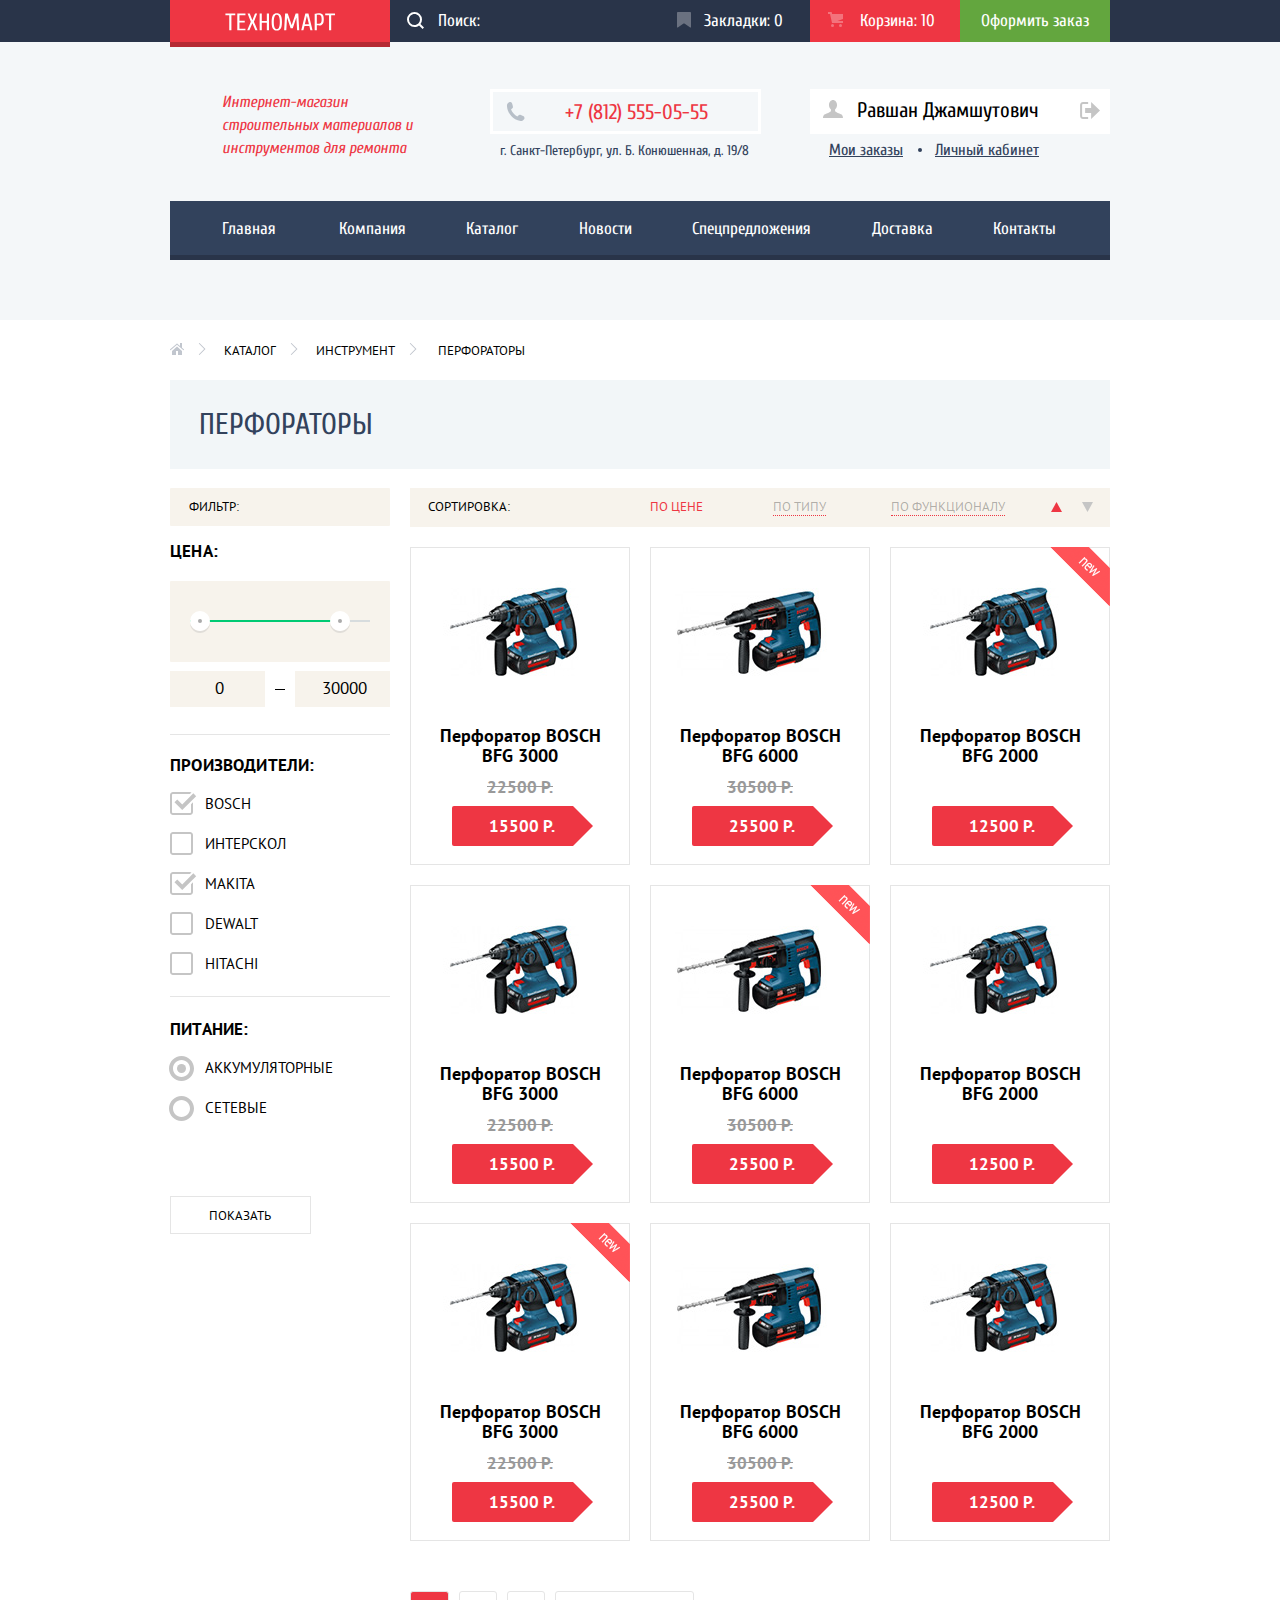
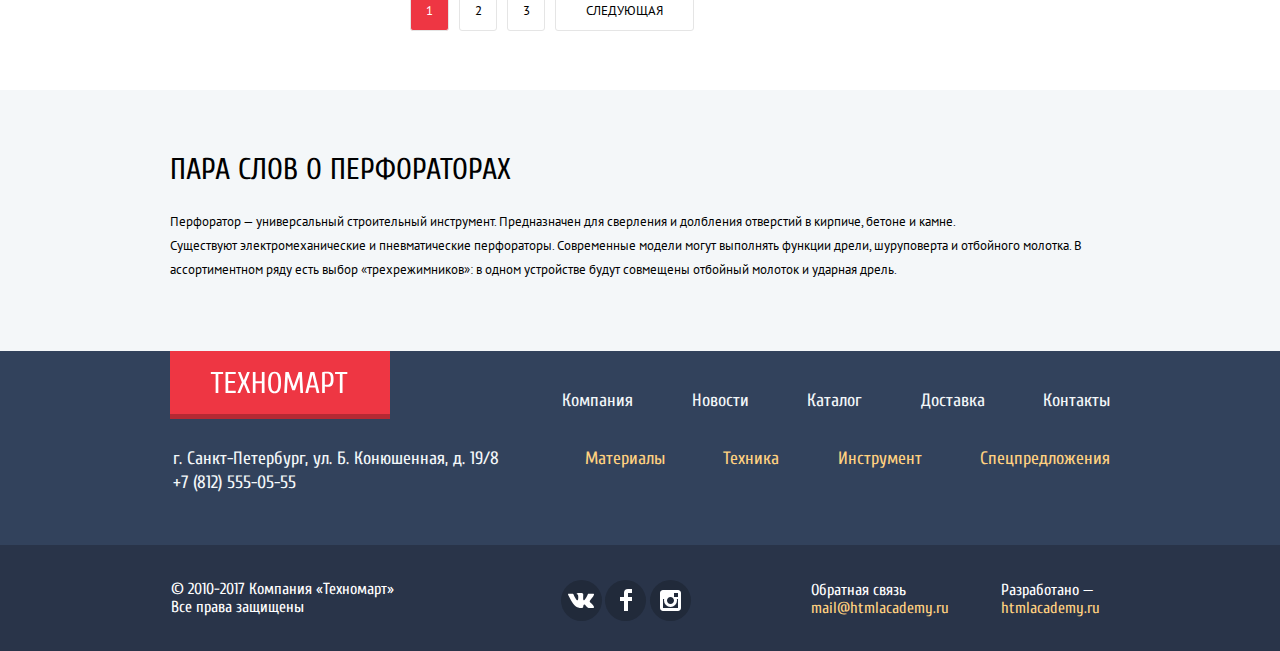
==== commit 4e4931d3: "Доработки для защиты" ====
--- a/catalog.html
+++ b/catalog.html
@@ -3,8 +3,7 @@
   <head>
     <meta charset="utf-8">
     <title>HTML Academy: Техномарт</title>
-    <link href='https://fonts.googleapis.com/css?family=Open+Sans:400,700&subset=cyrillic-ext,cyrillic' rel='stylesheet' type='text/css'>
-    <link href='https://fonts.googleapis.com/css?family=Cuprum:400,700&subset=cyrillic-ext,cyrillic' rel='stylesheet' type='text/css'>
+    <link href="https://fonts.googleapis.com/css?family=Cuprum:400,400i,700%7CPT+Sans:400,700&amp;subset=cyrillic" rel="stylesheet">
     <link rel="stylesheet" href="css/normalize.css">
     <link rel="stylesheet" href="css/css-minimize.css">
   </head>
@@ -14,7 +13,7 @@
           <nav class="main-navigation">
               <div class="header-top">
                 <div class="header-top-center">
-                    <a class="header-logo" href="../index.html">
+                    <a class="header-logo" href="index.html">
                         <svg xmlns="http://www.w3.org/2000/svg" width="111" height="18">
                         <path fill="#FFF" fill-rule="evenodd" d="M106.202 2.227v15.12h-2.16V2.227h-3.84V.547h9.841v1.68h-3.841zm-8.529 8.892a3.087 3.087 0 0 1-1.416 1.008c-.568.2-1.244.3-2.028.3-.368 0-.784-.024-1.248-.072a11.498 11.498 0 0 1-1.152-.168v5.16h-2.16V.787c.608-.176 1.22-.3 1.836-.372a17.315 17.315 0 0 1 2.004-.108c.96 0 1.776.1 2.448.3.672.2 1.216.532 1.632.996.416.464.72 1.08.912 1.848.192.768.288 1.72.288 2.856 0 1.168-.092 2.144-.276 2.928-.184.784-.464 1.412-.84 1.884zm-1.224-6.972c-.12-.576-.308-1.032-.564-1.368a2.04 2.04 0 0 0-.972-.708c-.392-.136-.86-.204-1.404-.204h-1.68v8.88h1.68c.544 0 1.012-.068 1.404-.204a2.04 2.04 0 0 0 .972-.708c.256-.336.444-.792.564-1.368.12-.576.18-1.296.18-2.16 0-.864-.06-1.584-.18-2.16zm-12.161 8.88h-4.799l-1.081 4.32h-2.16l4.08-16.8h3.12l4.08 16.8h-2.16l-1.08-4.32zm-2.352-10.08h-.096l-1.992 8.4h4.08l-1.992-8.4zm-10.557 1.92h-.12l-3.48 10.32h-2.16l-3.48-10.32h-.12l-.72 12.48h-2.16l.96-16.8h2.64l3.912 11.52h.096L70.659.547h2.64l.96 16.8h-2.16l-.72-12.48zM55.58 15.787c-.448.656-.988 1.12-1.62 1.392-.632.272-1.356.408-2.172.408-.816 0-1.54-.136-2.172-.408-.632-.272-1.172-.736-1.62-1.392-.448-.656-.788-1.54-1.02-2.652-.232-1.112-.348-2.508-.348-4.188 0-1.68.116-3.076.348-4.188.232-1.112.572-1.996 1.02-2.652.448-.656.988-1.12 1.62-1.392.632-.272 1.356-.408 2.172-.408.816 0 1.54.136 2.172.408.632.272 1.172.736 1.62 1.392.448.656.788 1.54 1.02 2.652.232 1.112.348 2.508.348 4.188 0 1.68-.116 3.076-.348 4.188-.232 1.112-.572 1.996-1.02 2.652zM54.536 5.395c-.168-.928-.388-1.664-.66-2.208-.272-.544-.592-.92-.96-1.128a2.267 2.267 0 0 0-1.128-.312c-.384 0-.76.104-1.128.312-.368.208-.688.584-.96 1.128-.272.544-.492 1.28-.66 2.208-.168.928-.252 2.112-.252 3.552s.084 2.624.252 3.552c.168.928.388 1.664.66 2.208.272.544.592.92.96 1.128.368.208.744.312 1.128.312.384 0 .76-.104 1.128-.312.368-.208.688-.584.96-1.128.272-.544.492-1.28.66-2.208.168-.928.252-2.112.252-3.552s-.084-2.624-.252-3.552zM41.828 9.667h-5.04v7.68h-2.16V.547h2.16v7.44h5.04V.547h2.16v16.8h-2.16v-7.68zm-11.455 7.68l-3-7.2-3 7.2h-2.16l3.6-8.64-3.24-8.16h2.16l2.64 6.72 2.64-6.72h2.16l-3.24 8.16 3.6 8.64h-2.16zM12.296.547h8.16v1.68h-6v5.52h5.28v1.68h-5.28v6.24h6v1.68h-8.16V.547zm-5.875 16.8h-2.16V2.227H.421V.547h9.84v1.68h-3.84v15.12z"/>
                         </svg>
@@ -37,11 +36,9 @@
                 </div>
                 <ul class="user-navigation-inner">
                     <li><div class="user">
-                            <a href="profile.html" class="icon-profile">
-                                <svg xmlns="http://www.w3.org/2000/svg" width="20" height="18" viewBox="0 0 20 18"><path fill="#c5c5c5" d="M17.881 14.166c-2.144-.735-4.256-1.666-5.207-2.39-.657-.501-.77-1.618-.517-2.415 1.118-.903 1.864-2.477 1.864-4.278C14.021 2.276 12.221 0 10 0S5.979 2.276 5.979 5.083c0 1.801.746 3.374 1.863 4.277.253.798.141 1.915-.517 2.416-.95.724-3.063 1.654-5.207 2.39S0 18 0 18h20s.025-3.099-2.119-3.834z"/></svg>
-                            </a>
-                            <a href="profile.html" class="user-name">
-                                <span>Равшан Джамшутович</span>
+                            <a class="profile-link" href="profile.html">
+                                <svg class="icon-profile" xmlns="http://www.w3.org/2000/svg" width="20" height="18" viewBox="0 0 20 18"><path fill="#c5c5c5" d="M17.881 14.166c-2.144-.735-4.256-1.666-5.207-2.39-.657-.501-.77-1.618-.517-2.415 1.118-.903 1.864-2.477 1.864-4.278C14.021 2.276 12.221 0 10 0S5.979 2.276 5.979 5.083c0 1.801.746 3.374 1.863 4.277.253.798.141 1.915-.517 2.416-.95.724-3.063 1.654-5.207 2.39S0 18 0 18h20s.025-3.099-2.119-3.834z"/></svg>
+                                <span class="user-name">Равшан Джамшутович</span>
                             </a>
                             <a href="index.html" class="log-out">
                                 <svg xmlns="http://www.w3.org/2000/svg" width="21" height="17" viewBox="0 0 21 17"><g fill="#c5c5c5"><path fill="#c5c5c5" d="M21 8.5L12.125 0v6h-6v5h6v6z"/><path fill="#c5c5c5" d="M3.106 13.952V3.048c.018-.376.171-1.057 1.01-1.057h5.027V0H4.116C1.938 0 1.112 1.81 1.087 3.027v10.946C1.112 15.189 1.938 17 4.116 17h5.027v-1.99H4.116c-.839 0-.992-.683-1.01-1.058z"/></g></svg>
@@ -102,9 +99,9 @@
                                 <a href="item1.html">
                                     <img src="img/perforator1.jpg" width="218" height="170" alt="Перфоратор BOSCH BFG 3000">
                                 </a>
-                                <h3>Перфоратор BOSCH<br> BFG 3000</h3>
-                                <div class="old-price">22500 Р.</div>
-                                <div class="price">15500 Р.</div>
+                                <h3>Перфоратор BOSCH BFG 3000</h3>
+                                <span class="old-price">22500 Р.</span>
+                                <span class="price">15500 Р.</span>
                             </li>
                             <li class="catalog-item">
                                 <div class="actions-button">
@@ -114,9 +111,9 @@
                                 <a href="item2.html">
                                     <img src="img/perforator2.jpg" width="218" height="170" alt="Перфоратор BOSCH BFG 6000">
                                 </a>
-                                <h3>Перфоратор BOSCH<br> BFG 6000</h3>
-                                <div class="old-price">30500 Р.</div>
-                                <div class="price">25500 Р.</div>
+                                <h3>Перфоратор BOSCH BFG 6000</h3>
+                                <span class="old-price">30500 Р.</span>
+                                <span class="price">25500 Р.</span>
                             </li>
                             <li class="catalog-item">
                                 <div class="flag flag-new">новинка</div>
@@ -127,8 +124,8 @@
                                 <a href="item3.html">
                                     <img src="img/perforator1.jpg" width="218" height="170" alt="Перфоратор BOSCH BFG 2000">
                                 </a>
-                                <h3>Перфоратор BOSCH<br> BFG 2000</h3>
-                                <div class="price only">12500 Р.</div>
+                                <h3>Перфоратор BOSCH BFG 2000</h3>
+                                <span class="price only">12500 Р.</span>
                             </li>
                             <li class="catalog-item">
                                 <div class="actions-button">
@@ -138,9 +135,9 @@
                                 <a href="item4.html">
                                     <img src="img/perforator1.jpg" width="218" height="170" alt="Перфоратор BOSCH BFG 3000">
                                 </a>
-                                <h3>Перфоратор BOSCH<br> BFG 3000</h3>
-                                <div class="old-price">22500 Р.</div>
-                                <div class="price">15500 Р.</div>
+                                <h3>Перфоратор BOSCH BFG 3000</h3>
+                                <span class="old-price">22500 Р.</span>
+                                <span class="price">15500 Р.</span>
                             </li>
                             <li class="catalog-item">
                                 <div class="flag flag-new">новинка</div>
@@ -151,9 +148,9 @@
                                 <a href="item5.html">
                                     <img src="img/perforator2.jpg" width="218" height="170" alt="Перфоратор BOSCH BFG 6000">
                                 </a>
-                                <h3>Перфоратор BOSCH<br> BFG 6000</h3>
-                                <div class="old-price">30500 Р.</div>
-                                <div class="price">25500 Р.</div>
+                                <h3>Перфоратор BOSCH BFG 6000</h3>
+                                <span class="old-price">30500 Р.</span>
+                                <span class="price">25500 Р.</span>
                             </li>
                             <li class="catalog-item">
                                 <div class="actions-button">
@@ -163,8 +160,8 @@
                                 <a href="item6.html">
                                     <img src="img/perforator1.jpg" width="218" height="170" alt="Перфоратор BOSCH BFG 2000">
                                 </a>
-                                <h3>Перфоратор BOSCH<br> BFG 2000</h3>
-                                <div class="price only">12500 Р.</div>
+                                <h3>Перфоратор BOSCH BFG 2000</h3>
+                                <span class="price only">12500 Р.</span>
                             </li>
                             <li class="catalog-item">
                                 <div class="flag flag-new">новинка</div>
@@ -175,9 +172,9 @@
                                 <a href="item7.html">
                                     <img src="img/perforator1.jpg" width="218" height="170" alt="Перфоратор BOSCH BFG 3000">
                                 </a>
-                                <h3>Перфоратор BOSCH<br> BFG 3000</h3>
-                                <div class="old-price">22500 Р.</div>
-                                <div class="price">15500 Р.</div>
+                                <h3>Перфоратор BOSCH BFG 3000</h3>
+                                <span class="old-price">22500 Р.</span>
+                                <span class="price">15500 Р.</span>
                             </li>
                             <li class="catalog-item">
                                 <div class="actions-button">
@@ -187,9 +184,9 @@
                                 <a href="item8.html">
                                     <img src="img/perforator2.jpg" width="218" height="170" alt="Перфоратор BOSCH BFG 6000">
                                 </a>
-                                <h3>Перфоратор BOSCH<br> BFG 6000</h3>
-                                <div class="old-price">30500 Р.</div>
-                                <div class="price">25500 Р.</div>
+                                <h3>Перфоратор BOSCH BFG 6000</h3>
+                                <span class="old-price">30500 Р.</span>
+                                <span class="price">25500 Р.</span>
                             </li>
                             <li class="catalog-item">
                                 <div class="actions-button">
@@ -199,8 +196,8 @@
                                 <a href="item9.html">
                                     <img src="img/perforator1.jpg" width="218" height="170" alt="Перфоратор BOSCH BFG 2000">
                                 </a>
-                                <h3>Перфоратор BOSCH<br> BFG 2000</h3>
-                                <div class="price only">12500 Р.</div>
+                                <h3>Перфоратор BOSCH BFG 2000</h3>
+                                <span class="price only">12500 Р.</span>
                             </li>
                         </ul>
                         <ul class="pagination-list">
@@ -285,7 +282,7 @@
        <footer class="main-footer">
           <div class="container">
                 <div class="footer-main-navigation">
-                    <a class="footer-logo" href="../index.html">
+                    <a class="footer-logo" href="index.html">
                         <svg xmlns="http://www.w3.org/2000/svg" width="138" height="23">
                         <path fill="#FFF" fill-rule="evenodd" d="M132.538 3.057v18.9h-2.7v-18.9h-4.8v-2.1h12.3v2.1h-4.8zm-10.395 11.115c-.47.59-1.06 1.01-1.77 1.26s-1.555.375-2.535.375c-.46 0-.98-.03-1.56-.09-.58-.06-1.06-.13-1.44-.21v6.45h-2.7v-20.7c.76-.22 1.525-.375 2.295-.465.77-.09 1.605-.135 2.505-.135 1.2 0 2.22.125 3.06.375.84.25 1.52.665 2.04 1.245.52.58.9 1.35 1.14 2.31.24.96.36 2.15.36 3.57 0 1.46-.115 2.68-.345 3.66-.23.98-.58 1.765-1.05 2.355zm-1.53-8.715c-.15-.72-.385-1.29-.705-1.71a2.55 2.55 0 0 0-1.215-.885c-.49-.17-1.075-.255-1.755-.255h-2.1v11.1h2.1c.68 0 1.265-.085 1.755-.255a2.55 2.55 0 0 0 1.215-.885c.32-.42.555-.99.705-1.71.15-.72.225-1.62.225-2.7s-.075-1.98-.225-2.7zm-15.225 11.1h-6l-1.35 5.4h-2.7l5.1-21h3.9l5.1 21h-2.7l-1.35-5.4zm-2.94-12.6h-.12l-2.49 10.5h5.1l-2.49-10.5zm-12.96 2.4h-.149l-4.351 12.9h-2.699l-4.351-12.9h-.15l-.9 15.6h-2.7l1.2-21h3.3l4.89 14.4h.12l4.89-14.4h3.301l1.199 21h-2.7l-.9-15.6zm-20.16 13.65c-.56.82-1.235 1.4-2.024 1.74-.791.34-1.696.51-2.716.51-1.019 0-1.925-.17-2.715-.51-.79-.34-1.465-.92-2.025-1.74-.56-.82-.985-1.925-1.275-3.315-.29-1.39-.435-3.135-.435-5.235 0-2.1.145-3.845.435-5.235.29-1.39.715-2.495 1.275-3.315.56-.82 1.235-1.4 2.025-1.74.79-.34 1.696-.51 2.715-.51 1.02 0 1.925.17 2.716.51.789.34 1.464.92 2.024 1.74s.985 1.925 1.275 3.315c.29 1.39.436 3.135.436 5.235 0 2.1-.146 3.845-.436 5.235-.29 1.39-.715 2.495-1.275 3.315zm-1.304-12.99c-.211-1.16-.486-2.08-.826-2.76-.34-.68-.74-1.15-1.2-1.41-.46-.26-.93-.39-1.41-.39-.479 0-.95.13-1.409.39-.461.26-.861.73-1.201 1.41-.34.68-.614 1.6-.825 2.76-.21 1.16-.314 2.64-.314 4.44 0 1.8.104 3.28.314 4.44.211 1.16.485 2.08.825 2.76.34.68.74 1.15 1.201 1.41.459.26.93.39 1.409.39.48 0 .95-.13 1.41-.39.46-.26.86-.73 1.2-1.41.34-.68.615-1.6.826-2.76.21-1.16.314-2.64.314-4.44 0-1.8-.104-3.28-.314-4.44zm-16.185 5.34h-6.301v9.6h-2.699v-21h2.699v9.3h6.301v-9.3h2.699v21h-2.699v-9.6zm-14.25 9.6l-3.75-9-3.75 9h-2.7l4.5-10.8-4.05-10.2h2.7l3.3 8.4 3.3-8.4h2.7l-4.05 10.2 4.5 10.8h-2.7zm-22.05-21h10.2v2.1h-7.5v6.9h6.6v2.1h-6.6v7.8h7.5v2.1h-10.2v-21zm-7.2 21h-2.7v-18.9h-4.8v-2.1h12.3v2.1h-4.8v18.9z"/>
                         </svg>
@@ -315,7 +312,7 @@
                 <div class="container">
                     <div class="container-footer-bottom">
                         <div class="footer-bottom-one">
-                            <p class="footer-copyright">&copy; 2010-2017 Компания &laquo;Техномарт&raquo;<br>
+                            <p class="footer-copyright">&copy; 2010-2017 Компания &laquo;Техномарт&raquo;
                             Все права защищены</p>
                         </div>    
                         <ul class="footer-social">
@@ -333,11 +330,11 @@
                             </a></li>
                         </ul>
                         <div class="footer-bottom-two">
-                            <p class="mail">Обратная связь:<br>
-                                <a href="mail.ru">mail@htmlacademy.ru</a>
+                            <p class="mail">Обратная связь
+                                <a href="https://mail.ru/">mail@htmlacademy.ru</a>
                             </p>
-                            <p class="credits">Разработано &mdash;<br>
-                                <a href="https://up.htmlacademy.ru/htmlcss/24">htmlacademy.ru</a>
+                            <p class="credits">Разработано &mdash;
+                                <a href="https://htmlacademy.ru/intensive/htmlcss">htmlacademy.ru</a>
                             </p>
                         </div>
                     </div>
--- a/css/css-minimize.css
+++ b/css/css-minimize.css
@@ -1 +1 @@
-body{margin:0;min-width:960px;font-family:"Cuprum",Arial,sans-serif;font-size:13px;line-height:24px;color:#000;background-color:#fff}a{text-decoration:none}img{max-width:100%;height:auto}.main-header{background-color:#f4f7f9;min-height:320px;-webkit-box-align:center;-ms-flex-align:center;align-items:center}.header-top{font-size:17px;line-height:18px;color:#fff;background-color:#293449}.actions-list,.user-navigation,.site-navigation,.ad,.popular-list,.popular-list-producer,.service-name,.sort-list,.sort-list-direction{list-style:none}.actions-list a,.actions-list a:visited,.site-navigation a,.site-navigation a:visited{color:#fff}.marker:hover,.cart:hover{background-color:#212a3a}.marker:focus,.cart:focus{background-color:#161d29;opacity:.6}.user-navigation a{color:#000;font-size:21px;line-height:21px;background-color:#fff}.user-navigation a:hover{color:#ee3643}.user-navigation a:focus{color:#000;opacity:.3}.search{background-color:#293449;background-image:url(../img/icon-search.svg);background-repeat:no-repeat;background-position:17px 12px}.search::-webkit-input-placeholder{color:#fff}.search:-ms-input-placeholder{color:#fff}.search::-ms-input-placeholder{color:#fff}.search::placeholder{color:#fff}.search:focus{color:#000;background-color:#fff}.buy{color:#fff;background-color:#63a63e;display:block;text-align:center;padding-top:12px;-webkit-box-sizing:border-box;box-sizing:border-box;width:150px}.buy:hover{background-color:#5fbb2d}.buy:focus{color:rgba(255,255,255,0.5);background-color:#518534}.header-logo{background-color:#ee3643}.header-logo:hover{background-color:#ca2c37}.header-logo:focus{background-color:#ba2732}.footer-info,.header-info{font-size:16px;line-height:23px;color:#ee3643}.header-info{font-family:"Cuprum",Arial,sans-serif;font-style:italic}.phone{font-size:21px;line-height:21px;color:#ee3643;border:solid 3px #fff}.header-address{font-size:14px;line-height:24px;color:#32425c}.site-navigation{font-size:17px;line-height:17px;color:#fff;background-color:#32425c;-webkit-box-shadow:inset 0 -5px 0 0 #293449;box-shadow:inset 0 -5px 0 0 #293449}.site-navigation li:hover{background-color:#1d2739}.site-navigation li:focus{background-color:#1d2739}.site-navigation a:focus{color:rgba(255,255,255,0.5)}.ad,.ad-first{padding:0;margin:0}.ad li,.ad-first li{font-size:24px;line-height:30px;letter-spacing:.4px;color:#fff;font-weight:400}.ad-button{font-size:14px;text-align:center;line-height:18px;color:#fff;text-transform:uppercase;background-color:rgba(0,0,0,0.1);border:none}.ad-button:hover{background-color:rgba(0,0,0,0.2)}.ad-button:focus{background-color:rgba(0,0,0,0.3)}.ad-first li:nth-child(1){background-color:#ffbf47;background-image:url(../img/icon-1.svg);background-repeat:no-repeat;background-position:213px 30px;position:relative}.ad-first li:nth-child(2){background-color:#3bbce3;background-image:url(../img/icon-2.svg);background-repeat:no-repeat;background-position:197px 32px}.ad li:nth-child(1){background-color:#dc91d8;background-image:url(../img/icon-3.svg);background-repeat:no-repeat;background-position:191px 30px}.ad li:nth-child(2){background-color:#8ed78f;background-image:url(../img/icon-4.svg);background-repeat:no-repeat;background-position:196px 25px}.ad li:nth-child(3){background-color:#ffbf47;background-image:url(../img/icon-5.svg);background-repeat:no-repeat;background-position:191px 31px}.slider h2{font-size:36px;line-height:36px;font-weight:700;color:#fff;text-transform:uppercase}.slider p{font-size:18px;line-height:24px;color:#fff}.slider .main-button:hover{background-color:#ca2c37}.slider .main-button:focus{background-color:#ba2732}.slider-drill{background-image:url(../img/slider1.png);background-color:#000;background-repeat:no-repeat;background-position:0 0;width:620px;height:266px}.slider-perforator{background-image:url(../img/slider2.png);background-color:#000;background-repeat:no-repeat;background-position:0 0;width:620px;height:266px}.popular-header{background-color:#f9f5f0}.popular-header h2{font-size:30px;line-height:30px;text-transform:uppercase;color:#32425c;font-weight:400}.producer-item{border:solid 1px #eaeaea}.producer-item:hover{-webkit-box-shadow:0 10px 25px 0 rgba(41,52,73,0.5);box-shadow:0 10px 25px 0 rgba(41,52,73,0.5)}.producer-item:focus{-webkit-box-shadow:0 4px 10px 0 rgba(41,52,73,0.5);box-shadow:0 4px 10px 0 rgba(41,52,73,0.5)}.producer-item a:focus{opacity:.3}.service{background-color:#f4f7f9}.service h2{font-size:30px;line-height:30px;font-weight:400;color:#000;text-transform:uppercase}.service h3{font-size:36px;line-height:36px;font-weight:400;color:#32425c;text-transform:uppercase}.service p{font-family:"PT Sans",Arial,sans-serif;font-size:13px;line-height:24px;color:#000}.service-name{padding:0;margin:0;position:relative}.service-name::after{content:"";position:absolute;width:10px;height:279px;left:230px;top:-46px;background-image:url(../img/shadow.png)}.service-name li{font-size:21px;line-height:30px;color:#fff;font-weight:700;background-color:#33445a;-webkit-box-shadow:0 1px 0 0 #293449,inset 0 1px 0 0 #405069;box-shadow:0 1px 0 0 #293449,inset 0 1px 0 0 #405069}.service-item a{color:#fff}.service-item:hover{-webkit-box-shadow:0 1px 0 0 #293449,inset 0 1px 0 0 #405069;box-shadow:0 1px 0 0 #293449,inset 0 1px 0 0 #405069;background-color:#293449}.service-name .active{background-color:#fff;-webkit-box-shadow:none;box-shadow:none}.service-item.active a{color:#32425c}.company h2{font-size:30px;line-height:30px;text-transform:uppercase;font-weight:400}.company p{font-family:"PT Sans",Arial,sans-serif}.company li{font-size:18px;line-height:20px;list-style:none}.main-button{font-size:14px;line-height:18px;text-transform:uppercase;color:#fff;background-color:#ee3643;border:none;border-radius:3px}.contacts h2{font-size:30px;line-height:30px;text-transform:uppercase;font-weight:400}.contacts p{font-family:"PT Sans",Arial,sans-serif}.main-footer{background-color:#32425c}.footer-bottom{background-color:#293449}.main-footer ul{list-style:none}.footer-site-navigation{font-size:18px;line-height:24px}.footer-site-navigation a{color:#f3f7f9}.footer-site-navigation a:hover,.footer-navigation a:hover{text-decoration:underline}.footer-site-navigation a:focus{color:rgba(241,245,247,0.5);text-decoration:none}.footer-navigation a:focus{color:rgba(255,209,128,0.5);text-decoration:none}.main-footer .address,.phone-footer{font-size:18px;line-height:24px;color:#f3f7f9;border:none}.footer-navigation a{font-size:18px;line-height:24px;color:#ffd180}.footer-copyright{font-size:16px;line-height:18px;color:#fff}.footer-social a{background-color:#212a3a}.footer-social a:focus,.footer-social a:hover{background-color:#ee3643}.mail{font-size:16px;line-height:18px;color:#fff}.mail a{color:#ffd180}.mail a:hover{text-decoration:underline}.mail a:focus,.credits a:focus{color:#ee3643;text-decoration:none}.credits{font-size:16px;line-height:18px;color:#fff}.credits a{color:#ffd180}.credits a:hover{text-decoration:underline}.footer-logo{background-color:#ee3643}.pop-up-write-us{font-size:18px;line-height:18px;color:#000}.pop-up-write-us input,.pop-up-write-us textarea{font-family:"PT Sans",Arial,sans-serif;font-size:13px;line-height:18px;color:#a9a9a9}.cart.active{background-color:#ee3643}.user-navigation-inner li,.breadcrumbs li{list-style:none}.user a{font-size:21px;line-height:21px;color:#000}.user{background-color:#fff}.user a:focus{color:rgba(0,0,0,0.3)}.user-navigation-inner .button{font-size:16px;line-height:18px;color:#32425c;text-decoration:underline}.user-navigation-inner .button:hover{color:#ee3643}.user-navigation-inner .button:focus{color:rgba(50,66,92,0.3)}.breadcrumbs a,.breadcrumbs{font-family:"PT Sans",Arial,sans-serif;line-height:18px;color:#000;text-transform:uppercase}.heading{font-size:30px;line-height:30px;color:#32425c;text-transform:uppercase;font-weight:400;background-color:#f2f6f8}.sort{font-family:"PT Sans",Arial,sans-serif;font-size:13px;line-height:18px;color:#000;text-transform:uppercase;background-color:#f7f3ec}.sort h2{font-weight:400;font-size:inherit}.sort-item .sort-active{color:#ee3643;border-bottom:none}.sort-item a{color:rgba(0,0,0,0.3);border-bottom:1px dotted #ee3643}.sort-item a:hover{color:#000;border-bottom:1px solid #ee3643}.range{background-color:#f7f3ec;padding-top:30px;padding-bottom:20px;display:-webkit-box;display:-ms-flexbox;display:flex;position:relative;margin-bottom:9px}.first-filter-button{padding-left:20px;position:relative;z-index:2}.second-filter-button{padding-left:120px;position:relative;z-index:2}.range::before{content:"";width:152px;height:2px;position:absolute;top:39px;left:20px;z-index:1;background-color:#00ca74}.range::after{content:"";width:180px;height:2px;position:absolute;top:39px;left:20px;z-index:0;background-color:#d7dcde}.filter-price p{font-family:"PT Sans",Arial,sans-serif;font-size:17px;line-height:18px;color:#000;background-color:#f7f3ec}.filter h2{font-family:"PT Sans",Arial,sans-serif;text-transform:uppercase;line-height:18px;font-size:13px;color:#000;font-weight:400;background-color:#f7f3ec}.filters legend{font-family:"PT Sans",Arial,sans-serif;font-weight:700;color:#000;font-size:17px;line-height:30px;letter-spacing:.17px;text-transform:uppercase;padding:0;margin:0}.filters fieldset{border:none;padding:0;margin:0}.producer li,.power li{font-family:"PT Sans",Arial,sans-serif;font-size:15px;line-height:20px;color:#000;text-transform:uppercase;list-style:none}.show{font-family:"PT Sans",Arial,sans-serif;font-size:13px;line-height:18px;color:#000;text-transform:uppercase;background-color:#fff;border:solid 1px #e5e5e5}.catalog-list ul{list-style:none}.catalog-item{font-family:"PT Sans",Arial,sans-serif;font-weight:700;border:solid 1px #e5e5e5;background-color:#fff;text-align:center}.catalog-item:hover{-webkit-box-shadow:0 10px 25px 0 rgba(41,52,73,0.5);box-shadow:0 10px 25px 0 rgba(41,52,73,0.5)}.catalog-item h3{font-family:"PT Sans",Arial,sans-serif;font-size:18px;line-height:20px;color:#000}.old-price{font-size:17px;line-height:18px;color:#999;text-transform:uppercase;text-decoration:line-through}.price{font-size:17px;line-height:18px;color:#fff;text-transform:uppercase;background-color:#ee3643}.more-about{background-color:#f4f7f9}.more-about h2{font-size:30px;line-height:30px;text-transform:uppercase;color:#000;font-weight:400}.more-about p{font-family:"PT Sans",Arial,sans-serif;font-size:13px;line-height:24px}.pagination-item{font-family:"PT Sans",Arial,sans-serif;font-size:13px;line-height:18px;text-align:center;text-transform:uppercase;color:#000;border:solid 1px #e5e5e5}.pagination-item a{color:#000}.pagination-item a:hover{border:solid 1px #e5e5e5}.pagination-item a:focus{color:#000;border:solid 1px #bdc6ca}.pagination-item.current a{color:#fff}.pagination-item.current{background-color:#ee3643}.main-header{margin-bottom:60px}.main-navigation{display:-webkit-box;display:-ms-flexbox;display:flex;-webkit-box-orient:vertical;-webkit-box-direction:normal;-ms-flex-direction:column;flex-direction:column}.header-top-center,.header-main-center,.header-bottom-center{display:-webkit-box;display:-ms-flexbox;display:flex;width:940px;margin:0 auto;padding:0 10px}.header-top{margin-bottom:47px}.header-main-center{-webkit-box-pack:justify;-ms-flex-pack:justify;justify-content:space-between}.header-phone-address{display:-webkit-box;display:-ms-flexbox;display:flex;-webkit-box-orient:vertical;-webkit-box-direction:normal;-ms-flex-direction:column;flex-direction:column;width:270px;padding:0;margin:0}.phone{margin:0;position:relative;margin-left:-25px;width:153px;padding:8px 40px 8px 72px}.phone::before{content:"";background-image:url(../img/icon-phone.svg);background-repeat:no-repeat;background-position:0 0;position:absolute;left:13px;width:20px;height:20px}.header-address{padding:0;margin:0;margin-left:-15px;margin-top:5px}.header-info{width:196px;padding:0 52px;margin:0;padding-top:2px}.user-navigation{display:-webkit-box;display:-ms-flexbox;display:flex;margin:0;padding:0;-webkit-box-pack:justify;-ms-flex-pack:justify;justify-content:space-between;width:280px}.user-navigation a{display:block;padding:12px 25px}.enter.button{padding-left:46px;position:relative}.enter.button::before{content:"";background-image:url(../img/icon-login.svg);background-repeat:no-repeat;background-position:0 0;position:absolute;left:13px;top:13px;width:20px;height:20px}.header-main-center{margin-bottom:40px}.header-logo{padding-top:13px;padding-left:55px;width:220px;-webkit-box-sizing:border-box;box-sizing:border-box;display:block;position:relative;margin-bottom:-5px;-webkit-box-shadow:inset 0 -5px 0 0 rgba(0,0,0,0.24);box-shadow:inset 0 -5px 0 0 rgba(0,0,0,0.24)}.header-logo img{padding:0;margin:0}.search{display:block;width:270px;padding-top:0;padding-left:48px;position:relative;border:none;-webkit-box-sizing:border-box;box-sizing:border-box}.search::before{content:"";background-image:url(../img/icon-search.svg);background-repeat:no-repeat;background-position:0 0;position:absolute;left:15px;width:18px;height:18px}.actions-list{display:-webkit-box;display:-ms-flexbox;display:flex;margin:0;padding:0;width:300px}.marker{display:block;width:150px;padding-top:12px;padding-left:44px;padding-bottom:12px;margin:0;position:relative;-webkit-box-sizing:border-box;box-sizing:border-box}.marker::before{content:"";background-image:url(../img/icon-bookmark.svg);background-repeat:no-repeat;background-position:0 0;position:absolute;left:17px;width:18px;height:18px;opacity:.3}.cart{display:block;width:150px;padding-top:12px;padding-bottom:12px;padding-left:50px;margin:0;position:relative;-webkit-box-sizing:border-box;box-sizing:border-box}.cart::before{content:"";background-image:url(../img/icon-cart.svg);background-repeat:no-repeat;background-position:0 0;position:absolute;left:18px;width:18px;height:18px;opacity:.3}.site-navigation{display:-webkit-box;display:-ms-flexbox;display:flex;margin:0;margin-bottom:60px;padding:0;width:940px;-webkit-box-pack:justify;-ms-flex-pack:justify;justify-content:space-between}.site-navigation li{padding:23px 30px;padding-top:19px}.site-navigation li:first-child{padding-left:52px}.site-navigation li:nth-child(2){padding-left:32px}.site-navigation li:last-child{padding-right:54px}.container{width:940px;margin:0 auto;padding:0 10px}.index-columns{display:-webkit-box;display:-ms-flexbox;display:flex;-webkit-box-pack:justify;-ms-flex-pack:justify;justify-content:space-between;margin-bottom:87px}.company{width:540px}.contacts{width:300px}.promo{display:-webkit-box;display:-ms-flexbox;display:flex;-webkit-box-pack:justify;-ms-flex-pack:justify;justify-content:space-between;margin:0;padding:0;margin-bottom:53px}.promo-first{display:-webkit-box;display:-ms-flexbox;display:flex;width:620px;-ms-flex-wrap:wrap;flex-wrap:wrap}.ad-first{display:-webkit-box;display:-ms-flexbox;display:flex}.ad-first li:first-child{margin-right:20px}.ad li,.ad-first li{display:-webkit-box;display:-ms-flexbox;display:flex;-ms-flex-wrap:wrap;flex-wrap:wrap;-webkit-box-orient:vertical;-webkit-box-direction:normal;-ms-flex-direction:column;flex-direction:column;width:275px;padding-left:25px;padding-top:20px;padding-bottom:23px;margin-bottom:20px}.ad li:last-child{margin-bottom:0}.ad-button{width:135px;margin-top:12px;padding-top:11px;padding-bottom:9px;border-radius:2px}.slider{position:relative}.slider-drill h2{margin:0;padding-top:22px;padding-left:24px;margin-bottom:2px}.slider-drill p{margin:0;padding-left:25px;margin-bottom:129px}.slider-drill .main-button,.slider-perforator .main-button{width:145px;margin-left:25px;padding:10px 47px 10px 50px}.right-button,.left-button{position:absolute;border:none;outline:none;width:22px;height:40px;background-color:transparent;cursor:pointer}.right-button{background-image:url(../img/icon-right.svg);background-repeat:no-repeat;right:20px;top:114px}.left-button{background-image:url(../img/icon-left.svg);background-repeat:no-repeat;left:25px;top:114px}.slider::before{content:"";position:absolute;left:295px;bottom:37px;width:10px;height:10px;background-color:#fff;border-radius:50%}.slider::after{content:"";position:absolute;left:315px;bottom:37px;width:6px;height:6px;background-color:#ee3643;border-radius:50%;border:solid 2px #fff}.slider-perforator{display:none}.popular-header{display:-webkit-box;display:-ms-flexbox;display:flex;-webkit-box-pack:justify;-ms-flex-pack:justify;justify-content:space-between;margin-bottom:20px}.popular-header h2{margin:0;padding:0;padding-top:29px;padding-bottom:30px;padding-left:28px}.popular-header .main-button{width:253px;margin-top:25px;margin-right:24px;margin-bottom:26px}.popular-list{display:-webkit-box;display:-ms-flexbox;display:flex;-webkit-box-pack:justify;-ms-flex-pack:justify;justify-content:space-between;margin:0;padding:0}.popular-list .catalog-item{width:220px;margin-right:20px}.popular-list .catalog-item:last-child{margin-right:0}.popular-list-producer{display:-webkit-box;display:-ms-flexbox;display:flex;-webkit-box-pack:justify;-ms-flex-pack:justify;justify-content:space-between;-ms-flex-wrap:wrap;flex-wrap:wrap;margin:0;padding:0;margin-bottom:65px}.producer-item{width:220px;margin-bottom:20px;min-height:145px;-webkit-box-sizing:border-box;box-sizing:border-box}.producer-item a{padding:0;margin:0}.producer-item:nth-child(1){background-image:url(../img/bosch.png);background-repeat:no-repeat;background-position:center}.producer-item:nth-child(2){background-image:url(../img/makita.png);background-repeat:no-repeat;background-position:47px 49px}.producer-item:nth-child(3){background-image:url(../img/de-walt.png);background-repeat:no-repeat;background-position:center 47px}.producer-item:nth-child(4){background-image:url(../img/interskol.png);background-repeat:no-repeat;background-position:center 20px}.producer-item:nth-child(5){background-image:url(../img/hitachi.png);background-repeat:no-repeat;background-position:27px 57px}.producer-item:nth-child(6){background-image:url(../img/lg.png);background-repeat:no-repeat;background-position:47px 35px}.producer-item:nth-child(7){background-image:url(../img/aeg.png);background-repeat:no-repeat;background-position:center 22px}.producer-item:nth-child(8){background-image:url(../img/metabo.png);background-repeat:no-repeat;background-position:9px 33px}.producer-item a{display:inline-block;width:220px;min-height:130px;-webkit-box-sizing:border-box;box-sizing:border-box}.service .container{padding-top:65px}.service h2{padding:0;margin:0;margin-bottom:26px}.service p{padding:0;margin:0;width:398px;margin-bottom:70px;font-size:12px;letter-spacing:.1px}.service-name{padding-right:80px}.service-item{width:218px;padding-left:22px;padding-top:14px;padding-bottom:17px}.delivery h3,.guarantee h3,.credit h3{margin:0;padding:0;margin-top:-3px;margin-bottom:25px}.delivery p,.guarantee p,.credit p{margin:0;width:280px}.second-slider{display:-webkit-box;display:-ms-flexbox;display:flex;margin-bottom:53px}.delivery{width:619px;padding-bottom:130px;background-image:url(../img/secondslider1.png);background-repeat:no-repeat;background-position:right 22px}.guarantee{display:none;width:619px;padding-bottom:130px;background-image:url(../img/secondslider2.png);background-repeat:no-repeat;background-position:right 22px}.guarantee p{width:359px}.credit{display:none;width:619px;padding-bottom:130px;background-image:url(../img/secondslider3.png);background-repeat:no-repeat;background-position:right 22px}.credit .main-button{margin-top:25px;width:195px;padding-top:10px;padding-bottom:10px}.footer-main-navigation{display:-webkit-box;display:-ms-flexbox;display:flex;-webkit-box-pack:justify;-ms-flex-pack:justify;justify-content:space-between}.footer-site-navigation{display:-webkit-box;display:-ms-flexbox;display:flex;margin:0;padding:0;width:570px;-webkit-box-pack:justify;-ms-flex-pack:justify;justify-content:space-between}.footer-site-navigation li{padding:38px 0 0 22px}.footer-logo{width:180px;padding-left:40px;padding-top:20px;padding-bottom:17px;-webkit-box-shadow:inset 0 -5px 0 0 rgba(0,0,0,0.24);box-shadow:inset 0 -5px 0 0 rgba(0,0,0,0.24)}.footer-center{display:-webkit-box;display:-ms-flexbox;display:flex;-webkit-box-orient:horizontal;-webkit-box-direction:normal;-ms-flex-direction:row;flex-direction:row;-webkit-box-pack:justify;-ms-flex-pack:justify;justify-content:space-between;margin-bottom:50px}.footer-info{display:-webkit-box;display:-ms-flexbox;display:flex;-ms-flex-wrap:wrap;flex-wrap:wrap;-webkit-box-orient:vertical;-webkit-box-direction:normal;-ms-flex-direction:column;flex-direction:column;width:380px}.footer-navigation{display:-webkit-box;display:-ms-flexbox;display:flex;-ms-flex-wrap:wrap;flex-wrap:wrap;margin:0;padding:0;width:550px;-webkit-box-pack:justify;-ms-flex-pack:justify;justify-content:space-between}.footer-navigation li{padding-left:25px;padding-top:28px}.container-footer-bottom{display:-webkit-box;display:-ms-flexbox;display:flex;-webkit-box-orient:horizontal;-webkit-box-direction:normal;-ms-flex-direction:row;flex-direction:row;-webkit-box-pack:justify;-ms-flex-pack:justify;justify-content:space-between;padding-top:35px;padding-bottom:30px}.footer-bottom-one{display:-webkit-box;display:-ms-flexbox;display:flex;width:230px}.footer-social{display:-webkit-box;display:-ms-flexbox;display:flex;margin:0;padding:0;width:130px;-ms-flex-wrap:wrap;flex-wrap:wrap;-webkit-box-pack:justify;-ms-flex-pack:justify;justify-content:space-between;margin:0 auto;padding:0;padding-left:41px}.footer-bottom-two{display:-webkit-box;display:-ms-flexbox;display:flex;width:300px;-webkit-box-pack:justify;-ms-flex-pack:justify;justify-content:space-between}.user-navigation-inner{display:-webkit-box;display:-ms-flexbox;display:flex;-ms-flex-wrap:wrap;flex-wrap:wrap;-ms-flex-line-pack:justify;align-content:space-between;width:300px;padding:0;margin:0}.user{width:300px;display:-webkit-box;display:-ms-flexbox;display:flex;-ms-flex-line-pack:justify;align-content:space-between}.icon-profile{display:block;width:20px;padding-left:13px;padding-top:11px;padding-bottom:12px}.user-name{display:inline-block;width:236px;padding-top:11px;padding-bottom:12px;padding-left:5px;margin-right:30px}.log-out{display:inline-block;padding:0;margin:0;width:20px;padding-top:13px;padding-right:10px}.user span{margin:0;padding:0;margin-left:9px}.phone.catalog{padding-top:10px;margin-left:-15px}.header-address.catalog{padding-left:10px}.user-navigation-inner li:nth-child(2){padding-left:19px;padding-right:32px;position:relative}.user-navigation-inner li:nth-child(2)::after{content:"";position:absolute;border-radius:50%;width:4px;height:4px;top:9px;right:13px;background-color:#32425c}.site-navigation.catalog{margin-top:-2px}.breadcrumbs{margin:0;margin-bottom:20px;margin-top:-38px;padding:0;display:-webkit-box;display:-ms-flexbox;display:flex}.breadcrumbs li{padding-left:40px}.breadcrumbs li:first-child{padding-left:0;margin-left:-1px}.breadcrumbs li:nth-child(4){padding-left:43px}.breadcrumbs a{position:relative}.breadcrumbs a::after{content:"";position:absolute;width:8px;height:12px;right:-22px;top:1px;background-image:url(../img/icon-right-small.svg);background-repeat:no-repeat}.heading{padding:30px 29px;padding-bottom:29px;padding-right:0;margin-bottom:19px}.catalog-columns{display:-webkit-box;display:-ms-flexbox;display:flex;-webkit-box-pack:justify;-ms-flex-pack:justify;justify-content:space-between;margin-bottom:5px}.catalog-columns-inner{display:-webkit-box;display:-ms-flexbox;display:flex;-webkit-box-orient:vertical;-webkit-box-direction:normal;-ms-flex-direction:column;flex-direction:column;-webkit-box-ordinal-group:3;-ms-flex-order:2;order:2}.sort{display:-webkit-box;display:-ms-flexbox;display:flex;-webkit-box-pack:justify;-ms-flex-pack:justify;justify-content:space-between;margin:0;padding:0;padding-left:18px;padding-top:10px;padding-bottom:2px}.sort h2{margin:0;padding:0}.sort-list{display:-webkit-box;display:-ms-flexbox;display:flex;-webkit-box-pack:justify;-ms-flex-pack:justify;justify-content:space-between;margin:0;padding:0}.sort-item:nth-child(1){margin-left:93px;padding-right:70px}.sort-item:nth-child(2){padding-right:65px}.sort-item:last-child{margin-right:0}.sort-list-direction{display:-webkit-box;display:-ms-flexbox;display:flex}.filter{width:220px;-webkit-box-ordinal-group:2;-ms-flex-order:1;order:1;margin:0;padding:0}.filter h2{margin:0;margin-bottom:10px;padding:10px 19px;border-radius:1px}.range{margin-top:15px;border-radius:1px}.numbers{display:-webkit-box;display:-ms-flexbox;display:flex;-webkit-box-pack:justify;-ms-flex-pack:justify;justify-content:space-between}.catalog-list{width:700px;margin-bottom:54px}.catalog-list ul{padding:0;display:-webkit-box;display:-ms-flexbox;display:flex;-ms-flex-wrap:wrap;flex-wrap:wrap;-webkit-box-pack:justify;-ms-flex-pack:justify;justify-content:space-between;list-style:none;width:700px;margin:20px auto}.catalog-item{position:relative;display:inline-block;width:218px;margin-bottom:20px}.catalog-list .pagination-list{padding:0;margin:0;-webkit-box-pack:start;-ms-flex-pack:start;justify-content:flex-start;list-style:none}.more-about .container{padding-top:40px;padding-bottom:56px}.flag{position:absolute;top:-1px;right:-1px;width:60px;height:60px;text-indent:-1000px;overflow:hidden;z-index:20}.flag.flag-new{background-image:url(../img/new-flag.png);background-repeat:no-repeat;position:0 0}.catalog-item .actions-button{position:absolute;top:0;left:0;width:218px;height:88px;padding:40px 0;background-color:rgba(255,255,255,0.9);z-index:10}.hidden-buy,.hidden-mark{display:block;width:129px;margin:0 auto;margin-bottom:7px;padding:7px 0;background-color:#63a63e;border:3px solid #63a63e;border-bottom-color:#367315;border-radius:3px;color:#fff;font-size:14px;font-weight:400;font-family:"Cuprum",sans-serif;line-height:18px;text-decoration:none;text-transform:uppercase}.hidden-buy{position:relative}.hidden-buy::before{content:"";position:absolute;width:15px;height:15px;opacity:.3;background-image:url(../img/cart-icon-7.svg);top:9px;left:11px}.hidden-mark{color:#32425c;background:#fff;border-bottom-color:#63a63e}.catalog-item .actions-button{display:none}.catalog-item:hover .actions-button{display:block}.catalog-item .image{width:218px;height:168px}.catalog-item .image img{max-width:100%}.catalog-item h3{min-height:40px;padding:0 25px;margin-top:0;margin-bottom:12px;font-weight:700;text-align:center;font-size:16px}.catalog-item .old-price{min-height:20px;margin-bottom:0}.catalog-item .price{position:relative;width:80px;margin:10px auto;margin-top:8px;margin-bottom:18px;padding:11px 30px;margin-left:41px;border-radius:2px}.price.only{margin-top:40px}.price:after{content:"";position:absolute;top:0;right:-21px;width:0;height:0;border:20px solid #fff;border-left-color:#ee3643}.company h2,.contacts h2{margin-bottom:26px}.company .first-line{margin-top:24px;margin-bottom:0}.company .second-line{margin-top:0;margin-bottom:20px}.company-list{margin-left:-4px;margin-bottom:36px}.company-list li{margin-bottom:20px;position:relative}.company-list li::before{content:"";position:absolute;left:-36px;top:10px;width:25px;height:2px;background-color:#ee3643}.company .main-button{display:inline-block;width:220px;text-align:center;padding-top:11px;padding-bottom:9px}.contacts p{margin-bottom:30px}.contacts a{display:inline-block;margin-bottom:32px}.contacts .main-button{width:100%;padding-top:11px;padding-bottom:9px;padding-left:10px}.main-footer .address{margin:0;margin-top:28px;padding-left:3px}.main-footer .phone-footer{margin:0;padding-left:3px}.footer-copyright{padding:0;margin:0;padding-left:1px}.visually-hidden:not(:focus):not(:active),input[type="checkbox"].visually-hidden,input[type="radio"].visually-hidden{position:absolute;width:1px;height:1px;margin:-1px;border:0;padding:0;white-space:nowrap;-webkit-clip-path:inset(100%);clip-path:inset(100%);clip:rect(0 0 0 0);overflow:hidden}.social-button{display:-webkit-box;display:-ms-flexbox;display:flex;-webkit-box-align:center;-ms-flex-align:center;align-items:center;-webkit-box-pack:center;-ms-flex-pack:center;justify-content:center;width:41px;height:41px;border-radius:50%}.footer-bottom-two p{padding:0;padding-left:1px;padding-top:1px;margin:0;margin-right:51px}.credits{margin-right:0}.numbers p{text-align:center;width:92px;padding-top:8px;padding-bottom:10px;margin:0;padding-left:3px}.numbers{position:relative;margin-bottom:20px}.numbers::after{content:"";position:absolute;left:105px;top:18px;width:10px;height:1px;background-color:#000}.line{border:none;background-color:#e5e5e5;height:1px;margin-bottom:15px}.filter-producer legend{margin:0;margin-bottom:14px}.filter-power legend{padding-top:2px;margin-bottom:14px}.producer,.power{padding:0;margin:0;margin-bottom:-4px}.producer li,.power li{margin-bottom:20px;padding-left:35px}.producer label,.power label{position:relative;display:block;cursor:pointer;-webkit-user-select:none;-moz-user-select:none;-ms-user-select:none;user-select:none}.filter-input-checkbox:not(:checked) + label::before{content:"";position:absolute;left:-35px;top:-2px;width:23px;height:23px;background-image:url(../img/checkbox-off.svg);background-repeat:no-repeat;background-position:0 0}.filter-input-checkbox:checked + label::after{content:"";position:absolute;left:-35px;top:-2px;width:27px;height:23px;background-image:url(../img/checkbox-on.svg);background-repeat:no-repeat;background-position:0 0}.filter-input-radio:not(:checked) + label::before{content:"";position:absolute;left:-36px;top:-2px;width:25px;height:25px;background-image:url(../img/radio-off.svg);background-repeat:no-repeat;background-position:0 0}.filter-input-radio:checked + label::after{content:"";position:absolute;left:-36px;top:-2px;width:25px;height:25px;background-image:url(../img/radio-on.svg);background-repeat:no-repeat;background-position:0 0}.power{margin-bottom:78px}.show{padding:10px 39px 8px 38px}.sort-list-direction{display:-webkit-box;display:-ms-flexbox;display:flex;margin:0;margin-bottom:8px;padding:0}.sort-list-direction a{display:inline-block;margin:0;padding:0}.sort-list-direction li{padding-right:17px;padding-top:1px}.sort-list-direction li:first-child{padding-right:20px}.pagination-item{margin-top:10px;margin-right:10px;padding:10px 15px;border-radius:3px}.pagination-item:nth-child(2){padding-right:14px}.pagination-item:nth-child(3){padding-right:14px}.pagination-item:last-child{margin-top:10px;margin-right:10px;padding:10px 30px}.pop-up{position:fixed;color:#000;background-color:#fff}.pop-up-write-us{bottom:200px;left:50%;width:620px;-webkit-box-shadow:0 20px 40px 0 rgba(0,0,0,0.75);box-shadow:0 20px 40px 0 rgba(0,0,0,0.75);border-top:7px solid #ee3643;margin-left:-310px;z-index:20;display:none}.write-us{padding-left:80px;padding-right:80px;padding-top:48px}.pop-up-send{background-color:#f4f4f4;padding:37px 80px}.pop-up-send button{width:460px;padding-top:10px;padding-bottom:10px;border-radius:4px;cursor:pointer}.modal-close{position:absolute;top:9px;right:9px;width:21px;height:21px;font-size:0;background-image:url(../img/form-2.svg);background-color:transparent;border:0;cursor:pointer}.form-top{display:-webkit-box;display:-ms-flexbox;display:flex;-webkit-box-pack:justify;-ms-flex-pack:justify;justify-content:space-between;margin-bottom:20px;width:442px}.form-name,.form-email{width:202px}.pop-up-write-us input,.pop-up-write-us textarea{border:solid 2px #dee3e4;border-radius:3px;padding-left:14px;padding-top:10px}.pop-up-write-us input:hover,.pop-up-write-us textarea:hover{border:solid 2px #b5b5b5}.pop-up-write-us input:focus,.pop-up-write-us textarea:focus{border:solid 2px #ee3643;outline:none}.form-name input,.form-email input{width:100%;padding-bottom:9px;padding-top:8px;margin-top:8px}.pop-up-write-us textarea{padding-bottom:65px;margin-bottom:34px;width:440px;margin-top:9px}.pop-up-map{width:940px;top:200px;left:50%;margin-left:-470px;-webkit-box-shadow:0 0 16px 0 rgba(0,0,0,0.5);box-shadow:0 0 16px 0 rgba(0,0,0,0.5);z-index:20;display:none}.pop-up-map img{display:block}.pop-up-cart{width:620px;top:411px;left:50%;margin-left:-310px;-webkit-box-shadow:0 20px 40px 0 rgba(41,52,73,0.75);box-shadow:0 20px 40px 0 rgba(41,52,73,0.75);border-top:7px solid #ee3643;z-index:20;display:none}.pop-up-cart p{padding-left:53px;padding-top:35px;margin-bottom:68px;font-size:30px;line-height:30px;text-align:center;color:#000;position:relative}.pop-up-cart p::before{content:"";position:absolute;top:18px;left:81px;width:66px;height:66px;background-image:url(../img/form-1.svg)}.pop-up-buttons{display:-webkit-box;display:-ms-flexbox;display:flex;-webkit-box-pack:justify;-ms-flex-pack:justify;justify-content:space-between;background-color:#f4f4f4;padding:37px 80px}.pop-up-buttons .main-button,.pop-up-buttons .continue-shopping-button{text-transform:uppercase;text-align:center;-webkit-box-shadow:none;box-shadow:none;border:none;width:220px;border-radius:3px;padding-top:11px;padding-bottom:9px}.pop-up-buttons .continue-shopping-button{font-size:14px;line-height:18px;background-color:#fff}.pop-up-show{display:block}+body{margin:0;min-width:960px;font-family:"Cuprum",Arial,sans-serif;font-size:13px;line-height:24px;color:#000;background-color:#fff}a{text-decoration:none}img{max-width:100%;height:auto}.main-header{background-color:#f4f7f9;min-height:320px;-webkit-box-align:center;-ms-flex-align:center;align-items:center}.header-top{font-size:17px;line-height:18px;color:#fff;background-color:#293449}.actions-list,.user-navigation,.site-navigation,.ad,.popular-list,.popular-list-producer,.service-name,.sort-list,.sort-list-direction{list-style:none}.actions-list a,.actions-list a:visited,.site-navigation a,.site-navigation a:visited{color:#fff}.marker:hover,.cart:hover{background-color:#212a3a}.marker:focus,.cart:focus{background-color:#161d29;opacity:.6}.user-navigation a{color:#000;font-size:21px;line-height:21px;background-color:#fff}.user-navigation a:hover{color:#ee3643}.user-navigation a:focus{color:#000;opacity:.3}.search{background-color:#293449;background-image:url(../img/icon-search.svg);background-repeat:no-repeat;background-position:17px 12px}.search::-webkit-input-placeholder{color:#fff}.search:-ms-input-placeholder{color:#fff}.search::-ms-input-placeholder{color:#fff}.search::placeholder{color:#fff}.search:focus{color:#000;background-color:#fff}.buy{color:#fff;background-color:#63a63e;display:block;text-align:center;padding-top:12px;-webkit-box-sizing:border-box;box-sizing:border-box;width:150px}.buy:hover{background-color:#5fbb2d}.buy:focus{color:rgba(255,255,255,0.5);background-color:#518534}.header-logo{background-color:#ee3643}.header-logo:hover{background-color:#ca2c37}.header-logo:focus{background-color:#ba2732}.footer-info,.header-info{font-size:16px;line-height:23px;color:#ee3643}.header-info{font-family:"Cuprum",Arial,sans-serif;font-style:italic}.phone{font-size:21px;line-height:21px;color:#ee3643;border:solid 3px #fff}.header-address{font-size:14px;line-height:24px;color:#32425c}.site-navigation{font-size:17px;line-height:17px;color:#fff;background-color:#32425c;-webkit-box-shadow:inset 0 -5px 0 0 #293449;box-shadow:inset 0 -5px 0 0 #293449}.site-navigation li:hover{background-color:#1d2739}.site-navigation li:focus{background-color:#1d2739}.site-navigation a:focus{color:rgba(255,255,255,0.5)}.ad,.ad-first{padding:0;margin:0}.ad-heading{font-size:24px;line-height:30px;letter-spacing:.4px;color:#fff;font-weight:400;padding:0;margin:0}.ad-button{font-size:14px;text-align:center;line-height:18px;color:#fff;text-transform:uppercase;background-color:rgba(0,0,0,0.1);border:none}.ad-button:hover{background-color:rgba(0,0,0,0.2)}.ad-button:focus{background-color:rgba(0,0,0,0.3)}.ad-first li:nth-child(1){background-color:#ffbf47;background-image:url(../img/icon-1.svg);background-repeat:no-repeat;background-position:213px 30px;position:relative}.ad-first li:nth-child(2){background-color:#3bbce3;background-image:url(../img/icon-2.svg);background-repeat:no-repeat;background-position:197px 32px}.ad li:nth-child(1){background-color:#dc91d8;background-image:url(../img/icon-3.svg);background-repeat:no-repeat;background-position:191px 30px}.ad li:nth-child(2){background-color:#8ed78f;background-image:url(../img/icon-4.svg);background-repeat:no-repeat;background-position:196px 25px}.ad li:nth-child(3){background-color:#ffbf47;background-image:url(../img/icon-5.svg);background-repeat:no-repeat;background-position:191px 31px}.slider h2{font-size:36px;line-height:36px;font-weight:700;color:#fff;text-transform:uppercase}.slider p{font-size:18px;line-height:24px;color:#fff}.slider .main-button:hover{background-color:#ca2c37}.slider .main-button:focus{background-color:#ba2732}.slider-drill{background-image:url(../img/slider1.png);background-color:#695c54;background-repeat:no-repeat;background-position:0 0;width:620px;height:266px}.slider-perforator{background-image:url(../img/slider2.png);background-color:#695c54;background-repeat:no-repeat;background-position:0 0;width:620px;height:266px}.popular-header{background-color:#f9f5f0}.popular-header h2{font-size:30px;line-height:30px;text-transform:uppercase;color:#32425c;font-weight:400}.producer-item{border:solid 1px #eaeaea}.producer-item:hover{-webkit-box-shadow:0 10px 25px 0 rgba(41,52,73,0.5);box-shadow:0 10px 25px 0 rgba(41,52,73,0.5)}.producer-item:focus{-webkit-box-shadow:0 4px 10px 0 rgba(41,52,73,0.5);box-shadow:0 4px 10px 0 rgba(41,52,73,0.5)}.producer-item a:focus{opacity:.3}.service{background-color:#f4f7f9}.service h2{font-size:30px;line-height:30px;font-weight:400;color:#000;text-transform:uppercase}.service h3{font-size:36px;line-height:36px;font-weight:400;color:#32425c;text-transform:uppercase}.service p{font-family:"PT Sans",Arial,sans-serif;font-size:13px;line-height:24px;color:#000}.service-name{padding:0;margin:0;position:relative}.service-name::after{content:"";position:absolute;width:10px;height:279px;left:230px;top:-46px;background-image:url(../img/shadow.png)}.service-name li{font-size:21px;line-height:30px;color:#fff;font-weight:700;background-color:#33445a;-webkit-box-shadow:0 1px 0 0 #293449,inset 0 1px 0 0 #405069;box-shadow:0 1px 0 0 #293449,inset 0 1px 0 0 #405069}.service-item a{color:#fff}.service-item:hover{-webkit-box-shadow:0 1px 0 0 #293449,inset 0 1px 0 0 #405069;box-shadow:0 1px 0 0 #293449,inset 0 1px 0 0 #405069;background-color:#293449}.service-name .active{background-color:#fff;-webkit-box-shadow:none;box-shadow:none}.service-item.active a{color:#32425c}.company h2{font-size:30px;line-height:30px;text-transform:uppercase;font-weight:400}.company p{font-family:"PT Sans",Arial,sans-serif}.company li{font-size:18px;line-height:20px;list-style:none}.main-button{font-size:14px;line-height:18px;text-transform:uppercase;color:#fff;background-color:#ee3643;border:none;border-radius:3px}.contacts h2{font-size:30px;line-height:30px;text-transform:uppercase;font-weight:400}.contacts p{font-family:"PT Sans",Arial,sans-serif}.main-footer{background-color:#32425c}.footer-bottom{background-color:#293449}.main-footer ul{list-style:none}.footer-site-navigation{font-size:18px;line-height:24px}.footer-site-navigation a{color:#f3f7f9}.footer-site-navigation a:hover,.footer-navigation a:hover{text-decoration:underline}.footer-site-navigation a:focus{color:rgba(241,245,247,0.5);text-decoration:none}.footer-navigation a:focus{color:rgba(255,209,128,0.5);text-decoration:none}.main-footer .address,.phone-footer{font-size:18px;line-height:24px;color:#f3f7f9;border:none}.footer-navigation a{font-size:18px;line-height:24px;color:#ffd180}.footer-copyright{font-size:16px;line-height:18px;color:#fff}.footer-social a{background-color:#212a3a}.footer-social a:focus,.footer-social a:hover{background-color:#ee3643}.mail{font-size:16px;line-height:18px;color:#fff}.mail a{color:#ffd180}.mail a:hover{text-decoration:underline}.mail a:focus,.credits a:focus{color:#ee3643;text-decoration:none}.credits{font-size:16px;line-height:18px;color:#fff}.credits a{color:#ffd180}.credits a:hover{text-decoration:underline}.footer-logo{background-color:#ee3643}.pop-up-write-us{font-size:18px;line-height:18px;color:#000}.pop-up-write-us input,.pop-up-write-us textarea{font-family:"PT Sans",Arial,sans-serif;font-size:13px;line-height:18px;color:#a9a9a9}.cart.active{background-color:#ee3643}.user-navigation-inner li,.breadcrumbs li{list-style:none}.user a{font-size:21px;line-height:21px;color:#000}.user{background-color:#fff}.user a:focus{color:rgba(0,0,0,0.3)}.user-navigation-inner .button{font-size:16px;line-height:18px;color:#32425c;text-decoration:underline}.user-navigation-inner .button:hover{color:#ee3643}.user-navigation-inner .button:focus{color:rgba(50,66,92,0.3)}.breadcrumbs a,.breadcrumbs{font-family:"PT Sans",Arial,sans-serif;line-height:18px;color:#000;text-transform:uppercase}.heading{font-size:30px;line-height:30px;color:#32425c;text-transform:uppercase;font-weight:400;background-color:#f2f6f8}.sort{font-family:"PT Sans",Arial,sans-serif;font-size:13px;line-height:18px;color:#000;text-transform:uppercase;background-color:#f7f3ec}.sort h2{font-weight:400;font-size:inherit}.sort-item .sort-active{color:#ee3643;border-bottom:none}.sort-item a{color:rgba(0,0,0,0.3);border-bottom:1px dotted #ee3643}.sort-item a:hover{color:#000;border-bottom:1px solid #ee3643}.range{background-color:#f7f3ec;padding-top:30px;padding-bottom:20px;display:-webkit-box;display:-ms-flexbox;display:flex;position:relative;margin-bottom:9px}.first-filter-button{padding-left:20px;position:relative;z-index:2}.second-filter-button{padding-left:120px;position:relative;z-index:2}.range::before{content:"";width:152px;height:2px;position:absolute;top:39px;left:20px;z-index:1;background-color:#00ca74}.range::after{content:"";width:180px;height:2px;position:absolute;top:39px;left:20px;z-index:0;background-color:#d7dcde}.filter-price p{font-family:"PT Sans",Arial,sans-serif;font-size:17px;line-height:18px;color:#000;background-color:#f7f3ec}.filter h2{font-family:"PT Sans",Arial,sans-serif;text-transform:uppercase;line-height:18px;font-size:13px;color:#000;font-weight:400;background-color:#f7f3ec}.filters legend{font-family:"PT Sans",Arial,sans-serif;font-weight:700;color:#000;font-size:17px;line-height:30px;letter-spacing:.17px;text-transform:uppercase;padding:0;margin:0}.filters fieldset{border:none;padding:0;margin:0}.producer li,.power li{font-family:"PT Sans",Arial,sans-serif;font-size:15px;line-height:20px;color:#000;text-transform:uppercase;list-style:none}.show{font-family:"PT Sans",Arial,sans-serif;font-size:13px;line-height:18px;color:#000;text-transform:uppercase;background-color:#fff;border:solid 1px #e5e5e5}.catalog-list ul{list-style:none}.catalog-item{font-family:"PT Sans",Arial,sans-serif;font-weight:700;border:solid 1px #e5e5e5;background-color:#fff;text-align:center}.catalog-item:hover{-webkit-box-shadow:0 10px 25px 0 rgba(41,52,73,0.5);box-shadow:0 10px 25px 0 rgba(41,52,73,0.5)}.catalog-item h3{font-family:"PT Sans",Arial,sans-serif;font-size:18px;line-height:20px;color:#000}.old-price{font-size:17px;line-height:18px;color:#999;text-transform:uppercase;text-decoration:line-through}.price{font-size:17px;line-height:18px;color:#fff;text-transform:uppercase;background-color:#ee3643}.more-about{background-color:#f4f7f9}.more-about h2{font-size:30px;line-height:30px;text-transform:uppercase;color:#000;font-weight:400}.more-about p{font-family:"PT Sans",Arial,sans-serif;font-size:13px;line-height:24px}.pagination-item{font-family:"PT Sans",Arial,sans-serif;font-size:13px;line-height:18px;text-align:center;text-transform:uppercase;color:#000;border:solid 1px #e5e5e5}.pagination-item a{color:#000}.pagination-item.current a{color:#fff}.pagination-item.current{background-color:#ee3643}.main-header{margin-bottom:60px}.main-navigation{display:-webkit-box;display:-ms-flexbox;display:flex;-webkit-box-orient:vertical;-webkit-box-direction:normal;-ms-flex-direction:column;flex-direction:column}.header-top-center,.header-main-center,.header-bottom-center{display:-webkit-box;display:-ms-flexbox;display:flex;width:940px;margin:0 auto;padding:0 10px}.header-top{margin-bottom:47px}.header-main-center{-webkit-box-pack:justify;-ms-flex-pack:justify;justify-content:space-between}.header-phone-address{display:-webkit-box;display:-ms-flexbox;display:flex;-webkit-box-orient:vertical;-webkit-box-direction:normal;-ms-flex-direction:column;flex-direction:column;width:270px;padding:0;margin:0}.phone{margin:0;position:relative;margin-left:-25px;width:153px;padding:8px 40px 8px 72px}.phone::before{content:"";background-image:url(../img/icon-phone.svg);background-repeat:no-repeat;background-position:0 0;position:absolute;left:13px;width:20px;height:20px}.header-address{padding:0;margin:0;margin-left:-15px;margin-top:5px}.header-info{width:196px;padding:0 52px;margin:0;padding-top:2px}.user-navigation{display:-webkit-box;display:-ms-flexbox;display:flex;margin:0;padding:0;-webkit-box-pack:justify;-ms-flex-pack:justify;justify-content:space-between;width:280px}.user-navigation a{display:block;padding:12px 25px}.enter.button{padding-left:46px;position:relative}.enter.button::before{content:"";background-image:url(../img/icon-login.svg);background-repeat:no-repeat;background-position:0 0;position:absolute;left:13px;top:13px;width:20px;height:20px}.header-main-center{margin-bottom:40px}.header-logo{padding-top:13px;padding-left:55px;width:220px;-webkit-box-sizing:border-box;box-sizing:border-box;display:block;position:relative;margin-bottom:-5px;-webkit-box-shadow:inset 0 -5px 0 0 rgba(0,0,0,0.24);box-shadow:inset 0 -5px 0 0 rgba(0,0,0,0.24)}.header-logo img{padding:0;margin:0}.search{display:block;width:270px;padding-top:0;padding-left:48px;position:relative;border:none;-webkit-box-sizing:border-box;box-sizing:border-box}.search::before{content:"";background-image:url(../img/icon-search.svg);background-repeat:no-repeat;background-position:0 0;position:absolute;left:15px;width:18px;height:18px}.actions-list{display:-webkit-box;display:-ms-flexbox;display:flex;margin:0;padding:0;width:300px}.marker{display:block;width:150px;padding-top:12px;padding-left:44px;padding-bottom:12px;margin:0;position:relative;-webkit-box-sizing:border-box;box-sizing:border-box}.marker::before{content:"";background-image:url(../img/icon-bookmark.svg);background-repeat:no-repeat;background-position:0 0;position:absolute;left:17px;width:18px;height:18px;opacity:.3}.cart{display:block;width:150px;padding-top:12px;padding-bottom:12px;padding-left:50px;margin:0;position:relative;-webkit-box-sizing:border-box;box-sizing:border-box}.cart::before{content:"";background-image:url(../img/icon-cart.svg);background-repeat:no-repeat;background-position:0 0;position:absolute;left:18px;width:18px;height:18px;opacity:.3}.site-navigation{display:-webkit-box;display:-ms-flexbox;display:flex;margin:0;margin-bottom:60px;padding:0;width:940px;-webkit-box-pack:justify;-ms-flex-pack:justify;justify-content:space-between}.site-navigation li{padding:23px 30px;padding-top:19px}.site-navigation li:first-child{padding-left:52px}.site-navigation li:nth-child(2){padding-left:32px}.site-navigation li:last-child{padding-right:54px}.container{width:940px;margin:0 auto;padding:0 10px}.index-columns{display:-webkit-box;display:-ms-flexbox;display:flex;-webkit-box-pack:justify;-ms-flex-pack:justify;justify-content:space-between;margin-bottom:55px}.company{width:540px}.contacts{width:300px}.promo{display:-webkit-box;display:-ms-flexbox;display:flex;-webkit-box-pack:justify;-ms-flex-pack:justify;justify-content:space-between;margin:0;padding:0;margin-bottom:53px}.promo-first{display:-webkit-box;display:-ms-flexbox;display:flex;width:620px;-ms-flex-wrap:wrap;flex-wrap:wrap}.ad-first{display:-webkit-box;display:-ms-flexbox;display:flex}.ad-first li:first-child{margin-right:20px}.ad li,.ad-first li{display:-webkit-box;display:-ms-flexbox;display:flex;-ms-flex-wrap:wrap;flex-wrap:wrap;-webkit-box-orient:vertical;-webkit-box-direction:normal;-ms-flex-direction:column;flex-direction:column;width:275px;padding-left:25px;padding-top:20px;padding-bottom:23px;margin-bottom:20px}.ad li:last-child{margin-bottom:0}.ad-button{width:135px;margin-top:12px;padding-top:11px;padding-bottom:9px;border-radius:2px}.slider{position:relative}.slider-drill h2{margin:0;padding-top:22px;padding-left:24px;margin-bottom:2px}.slider-drill p{margin:0;padding-left:25px;margin-bottom:129px}.slider-drill .main-button,.slider-perforator .main-button{width:145px;margin-left:25px;padding:10px 47px 10px 50px}.right-button,.left-button{position:absolute;border:none;outline:none;width:22px;height:40px;background-color:transparent;cursor:pointer}.right-button{background-image:url(../img/icon-right.svg);background-repeat:no-repeat;right:20px;top:114px}.left-button{background-image:url(../img/icon-left.svg);background-repeat:no-repeat;left:25px;top:114px}.slider::before{content:"";position:absolute;left:295px;bottom:37px;width:10px;height:10px;background-color:#fff;border-radius:50%}.slider::after{content:"";position:absolute;left:315px;bottom:37px;width:6px;height:6px;background-color:#ee3643;border-radius:50%;border:solid 2px #fff}.slider-perforator{display:none}.popular-header{display:-webkit-box;display:-ms-flexbox;display:flex;-webkit-box-pack:justify;-ms-flex-pack:justify;justify-content:space-between;margin-bottom:20px}.popular-header h2{margin:0;padding:0;padding-top:29px;padding-bottom:30px;padding-left:28px}.popular-header .main-button{width:253px;margin-top:25px;margin-right:24px;margin-bottom:26px}.popular-list{display:-webkit-box;display:-ms-flexbox;display:flex;-webkit-box-pack:justify;-ms-flex-pack:justify;justify-content:space-between;margin:0;padding:0}.popular-list .catalog-item{width:220px;margin-right:20px}.popular-list .catalog-item:last-child{margin-right:0}.popular-list-producer{display:-webkit-box;display:-ms-flexbox;display:flex;-webkit-box-pack:justify;-ms-flex-pack:justify;justify-content:space-between;-ms-flex-wrap:wrap;flex-wrap:wrap;margin:0;padding:0;margin-bottom:65px}.producer-item{width:220px;margin-bottom:20px;min-height:145px;-webkit-box-sizing:border-box;box-sizing:border-box}.producer-item a{padding:0;margin:0;display:block;width:220px;min-height:130px;-webkit-box-sizing:border-box;box-sizing:border-box}.producer-item:nth-child(1) img{padding-top:52px;padding-left:46px}.producer-item:nth-child(2) img{padding-top:49px;padding-left:47px}.producer-item:nth-child(3) img{padding-top:47px;padding-left:36px}.producer-item:nth-child(4) img{padding-top:20px;padding-left:8px}.producer-item:nth-child(5) img{padding-top:57px;padding-left:27px}.producer-item:nth-child(6) img{padding-top:34px;padding-left:47px}.producer-item:nth-child(7) img{padding-top:22px;padding-left:34px}.producer-item:nth-child(8) img{padding-top:33px;padding-left:9px}.service .container{padding-top:65px}.service h2{padding:0;margin:0;margin-bottom:26px}.service p{padding:0;margin:0;width:398px;margin-bottom:70px}.service-name{padding-right:80px}.service-item{width:218px;padding-left:22px;padding-top:14px;padding-bottom:17px}.delivery h3,.guarantee h3,.credit h3{margin:0;padding:0;margin-top:-3px;margin-bottom:25px}.delivery p,.guarantee p,.credit p{margin:0;width:280px}.second-slider{display:-webkit-box;display:-ms-flexbox;display:flex;margin-bottom:53px}.delivery{width:619px;padding-bottom:130px;background-image:url(../img/secondslider1.png);background-repeat:no-repeat;background-position:right 22px}.guarantee{display:none;width:619px;padding-bottom:130px;background-image:url(../img/secondslider2.png);background-repeat:no-repeat;background-position:right 22px}.guarantee p{width:359px}.credit{display:none;width:619px;padding-bottom:130px;background-image:url(../img/secondslider3.png);background-repeat:no-repeat;background-position:right 22px}.credit .main-button{margin-top:25px;width:195px;padding-top:10px;padding-bottom:10px}.footer-main-navigation{display:-webkit-box;display:-ms-flexbox;display:flex;-webkit-box-pack:justify;-ms-flex-pack:justify;justify-content:space-between}.footer-site-navigation{display:-webkit-box;display:-ms-flexbox;display:flex;margin:0;padding:0;width:570px;-webkit-box-pack:justify;-ms-flex-pack:justify;justify-content:space-between}.footer-site-navigation li{padding:38px 0 0 22px}.footer-logo{width:180px;padding-left:40px;padding-top:20px;padding-bottom:17px;-webkit-box-shadow:inset 0 -5px 0 0 rgba(0,0,0,0.24);box-shadow:inset 0 -5px 0 0 rgba(0,0,0,0.24)}.footer-center{display:-webkit-box;display:-ms-flexbox;display:flex;-webkit-box-orient:horizontal;-webkit-box-direction:normal;-ms-flex-direction:row;flex-direction:row;-webkit-box-pack:justify;-ms-flex-pack:justify;justify-content:space-between;margin-bottom:50px}.footer-info{display:-webkit-box;display:-ms-flexbox;display:flex;-ms-flex-wrap:wrap;flex-wrap:wrap;-webkit-box-orient:vertical;-webkit-box-direction:normal;-ms-flex-direction:column;flex-direction:column;width:380px}.footer-navigation{display:-webkit-box;display:-ms-flexbox;display:flex;-ms-flex-wrap:wrap;flex-wrap:wrap;margin:0;padding:0;width:550px;-webkit-box-pack:justify;-ms-flex-pack:justify;justify-content:space-between}.footer-navigation li{padding-left:25px;padding-top:28px}.container-footer-bottom{display:-webkit-box;display:-ms-flexbox;display:flex;-webkit-box-orient:horizontal;-webkit-box-direction:normal;-ms-flex-direction:row;flex-direction:row;-webkit-box-pack:justify;-ms-flex-pack:justify;justify-content:space-between;padding-top:35px;padding-bottom:30px}.footer-bottom-one{display:-webkit-box;display:-ms-flexbox;display:flex;width:230px}.footer-social{display:-webkit-box;display:-ms-flexbox;display:flex;margin:0;padding:0;width:130px;-ms-flex-wrap:wrap;flex-wrap:wrap;-webkit-box-pack:justify;-ms-flex-pack:justify;justify-content:space-between;margin:0 auto;padding:0;padding-left:41px}.footer-bottom-two{display:-webkit-box;display:-ms-flexbox;display:flex;width:300px;-webkit-box-pack:justify;-ms-flex-pack:justify;justify-content:space-between}.user-navigation-inner{display:-webkit-box;display:-ms-flexbox;display:flex;-ms-flex-wrap:wrap;flex-wrap:wrap;-ms-flex-line-pack:justify;align-content:space-between;width:300px;padding:0;margin:0}.user{width:300px;display:-webkit-box;display:-ms-flexbox;display:flex;-ms-flex-line-pack:justify;align-content:space-between;-webkit-box-sizing:border-box;box-sizing:border-box}.profile-link{display:-webkit-box;display:-ms-flexbox;display:flex;padding-top:11px;padding-bottom:4px}.icon-profile{display:block;width:20px;padding-left:13px;padding-bottom:12px;margin-right:5px}.user-name{display:block;width:222px;padding-bottom:12px;padding-left:5px;margin-right:30px}.log-out{display:inline-block;padding:0;margin:0;width:20px;padding-top:13px;padding-right:10px}.user span{margin:0;padding:0;margin-left:9px}.phone.catalog{padding-top:10px;margin-left:-15px}.header-address.catalog{padding-left:10px}.user-navigation-inner li:nth-child(2){padding-left:19px;padding-right:32px;position:relative}.user-navigation-inner li:nth-child(2)::after{content:"";position:absolute;border-radius:50%;width:4px;height:4px;top:9px;right:13px;background-color:#32425c}.site-navigation.catalog{margin-top:-2px}.breadcrumbs{margin:0;margin-bottom:20px;margin-top:-38px;padding:0;display:-webkit-box;display:-ms-flexbox;display:flex}.breadcrumbs li{padding-left:40px}.breadcrumbs li:first-child{padding-left:0;margin-left:-1px}.breadcrumbs li:nth-child(4){padding-left:43px}.breadcrumbs a{position:relative}.breadcrumbs a::after{content:"";position:absolute;width:8px;height:12px;right:-22px;top:1px;background-image:url(../img/icon-right-small.svg);background-repeat:no-repeat}.heading{padding:30px 29px;padding-bottom:29px;padding-right:0;margin-bottom:19px}.catalog-columns{display:-webkit-box;display:-ms-flexbox;display:flex;-webkit-box-pack:justify;-ms-flex-pack:justify;justify-content:space-between;margin-bottom:5px}.catalog-columns-inner{display:-webkit-box;display:-ms-flexbox;display:flex;-webkit-box-orient:vertical;-webkit-box-direction:normal;-ms-flex-direction:column;flex-direction:column;-webkit-box-ordinal-group:3;-ms-flex-order:2;order:2}.sort{display:-webkit-box;display:-ms-flexbox;display:flex;-webkit-box-pack:justify;-ms-flex-pack:justify;justify-content:space-between;margin:0;padding:0;padding-left:18px;padding-top:10px;padding-bottom:2px}.sort h2{margin:0;padding:0}.sort-list{display:-webkit-box;display:-ms-flexbox;display:flex;-webkit-box-pack:justify;-ms-flex-pack:justify;justify-content:space-between;margin:0;padding:0}.sort-item:nth-child(1){margin-left:93px;padding-right:70px}.sort-item:nth-child(2){padding-right:65px}.sort-item:last-child{margin-right:0}.sort-list-direction{display:-webkit-box;display:-ms-flexbox;display:flex}.filter{width:220px;-webkit-box-ordinal-group:2;-ms-flex-order:1;order:1;margin:0;padding:0}.filter h2{margin:0;margin-bottom:10px;padding:10px 19px;border-radius:1px}.range{margin-top:15px;border-radius:1px}.numbers{display:-webkit-box;display:-ms-flexbox;display:flex;-webkit-box-pack:justify;-ms-flex-pack:justify;justify-content:space-between}.catalog-list{width:700px;margin-bottom:54px}.catalog-list ul{padding:0;display:-webkit-box;display:-ms-flexbox;display:flex;-ms-flex-wrap:wrap;flex-wrap:wrap;-webkit-box-pack:justify;-ms-flex-pack:justify;justify-content:space-between;list-style:none;width:700px;margin:20px auto}.catalog-item{position:relative;display:inline-block;width:218px;margin-bottom:20px}.catalog-list .pagination-list{padding:0;margin:0;-webkit-box-pack:start;-ms-flex-pack:start;justify-content:flex-start;list-style:none}.more-about .container{padding-top:40px;padding-bottom:56px}.flag{position:absolute;top:-1px;right:-1px;width:60px;height:60px;text-indent:-1000px;overflow:hidden;z-index:20}.flag.flag-new{background-image:url(../img/new-flag.png);background-repeat:no-repeat;position:0 0}.catalog-item .actions-button{position:absolute;top:0;left:0;width:218px;height:88px;padding:40px 0;background-color:rgba(255,255,255,0.9);z-index:10}.hidden-buy,.hidden-mark{display:block;width:129px;margin:0 auto;margin-bottom:7px;padding:7px 0;background-color:#63a63e;border:3px solid #63a63e;border-bottom-color:#367315;border-radius:3px;color:#fff;font-size:14px;font-weight:400;font-family:"Cuprum",sans-serif;line-height:18px;text-decoration:none;text-transform:uppercase}.hidden-buy{position:relative}.hidden-buy::before{content:"";position:absolute;width:15px;height:15px;opacity:.3;background-image:url(../img/cart-icon-7.svg);top:9px;left:11px}.hidden-mark{color:#32425c;background:#fff;border-bottom-color:#63a63e}.catalog-item .actions-button{display:none}.catalog-item:hover .actions-button{display:block}.catalog-item .image{width:218px;height:168px}.catalog-item img{max-width:100%}.catalog-item h3{min-height:40px;padding:0 25px;margin-top:0;margin-bottom:12px;font-weight:700;text-align:center;font-size:18px}.catalog-item .old-price{min-height:20px;margin-bottom:0}.catalog-item .price{position:relative;width:80px;margin:10px auto;margin-top:8px;margin-bottom:18px;padding:11px 30px;margin-left:41px;border-radius:2px}.price.only{margin-top:40px}.price:after{content:"";position:absolute;top:0;right:-21px;width:0;height:0;border:20px solid #fff;border-left-color:#ee3643}.company h2,.contacts h2{margin-bottom:26px}.company .first-line{margin-top:24px;margin-bottom:0}.company .second-line{margin-top:0;margin-bottom:20px}.company-list{margin-left:-4px;margin-bottom:36px}.company-list li{margin-bottom:20px;position:relative}.company-list li::before{content:"";position:absolute;left:-36px;top:10px;width:25px;height:2px;background-color:#ee3643}.company .main-button{display:inline-block;width:220px;text-align:center;padding-top:11px;padding-bottom:9px}.contacts p{margin-bottom:30px;width:179px}.contacts a{display:inline-block;margin-bottom:32px}.contacts .main-button{width:100%;padding-top:11px;padding-bottom:9px;display:block;text-align:center}.main-footer .address{margin:0;margin-top:28px;padding-left:3px}.main-footer .phone-footer{margin:0;padding-left:3px}.footer-copyright{padding:0;margin:0;padding-left:1px}.visually-hidden:not(:focus):not(:active),input[type="checkbox"].visually-hidden,input[type="radio"].visually-hidden{position:absolute;width:1px;height:1px;margin:-1px;border:0;padding:0;white-space:nowrap;-webkit-clip-path:inset(100%);clip-path:inset(100%);clip:rect(0 0 0 0);overflow:hidden}.social-button{display:-webkit-box;display:-ms-flexbox;display:flex;-webkit-box-align:center;-ms-flex-align:center;align-items:center;-webkit-box-pack:center;-ms-flex-pack:center;justify-content:center;width:41px;height:41px;border-radius:50%}.footer-bottom-two p{padding:0;padding-left:1px;padding-top:1px;margin:0;margin-right:51px}.credits{margin-right:0}.numbers p{text-align:center;width:92px;padding-top:8px;padding-bottom:10px;margin:0;padding-left:3px}.numbers{position:relative;margin-bottom:20px}.numbers::after{content:"";position:absolute;left:105px;top:18px;width:10px;height:1px;background-color:#000}.line{border:none;background-color:#e5e5e5;height:1px;margin-bottom:15px}.filter-producer legend{margin:0;margin-bottom:14px}.filter-power legend{padding-top:2px;margin-bottom:14px}.producer,.power{padding:0;margin:0;margin-bottom:-4px}.producer li,.power li{margin-bottom:20px;padding-left:35px}.producer label,.power label{position:relative;display:block;cursor:pointer;-webkit-user-select:none;-moz-user-select:none;-ms-user-select:none;user-select:none}.filter-input-checkbox:not(:checked) + label::before{content:"";position:absolute;left:-35px;top:-2px;width:23px;height:23px;background-image:url(../img/checkbox-off.svg);background-repeat:no-repeat;background-position:0 0}.filter-input-checkbox:checked + label::after{content:"";position:absolute;left:-35px;top:-2px;width:27px;height:23px;background-image:url(../img/checkbox-on.svg);background-repeat:no-repeat;background-position:0 0}.filter-input-radio:not(:checked) + label::before{content:"";position:absolute;left:-36px;top:-2px;width:25px;height:25px;background-image:url(../img/radio-off.svg);background-repeat:no-repeat;background-position:0 0}.filter-input-radio:checked + label::after{content:"";position:absolute;left:-36px;top:-2px;width:25px;height:25px;background-image:url(../img/radio-on.svg);background-repeat:no-repeat;background-position:0 0}.power{margin-bottom:78px}.show{padding:10px 39px 8px 38px}.sort-list-direction{display:-webkit-box;display:-ms-flexbox;display:flex;margin:0;margin-bottom:8px;padding:0}.sort-list-direction a{display:inline-block;margin:0;padding:0}.sort-list-direction li{padding-right:17px;padding-top:1px}.sort-list-direction li:first-child{padding-right:20px}.pagination-item{margin-top:10px;margin-right:10px;padding:10px 15px;border-radius:3px}.pagination-item:nth-child(2){padding-right:14px}.pagination-item:nth-child(3){padding-right:14px}.pagination-item:last-child{margin-top:10px;margin-right:10px;padding:10px 30px}.pop-up{position:fixed;color:#000;background-color:#fff}.pop-up-write-us{bottom:200px;left:50%;width:620px;-webkit-box-shadow:0 20px 40px 0 rgba(0,0,0,0.75);box-shadow:0 20px 40px 0 rgba(0,0,0,0.75);border-top:7px solid #ee3643;margin-left:-310px;z-index:20;display:none}.write-us{padding-left:80px;padding-right:80px;padding-top:48px}.pop-up-send{background-color:#f4f4f4;padding:37px 80px}.pop-up-send button{width:460px;padding-top:10px;padding-bottom:10px;border-radius:4px;cursor:pointer}.modal-close{position:absolute;top:9px;right:9px;width:21px;height:21px;font-size:0;background-image:url(../img/form-2.svg);background-color:transparent;border:0;cursor:pointer}.form-top{display:-webkit-box;display:-ms-flexbox;display:flex;-webkit-box-pack:justify;-ms-flex-pack:justify;justify-content:space-between;margin-bottom:20px;width:442px}.form-name,.form-email{width:202px}.pop-up-write-us input,.pop-up-write-us textarea{border:solid 2px #dee3e4;border-radius:3px;padding-left:14px;padding-top:10px}.pop-up-write-us input:hover,.pop-up-write-us textarea:hover{border:solid 2px #b5b5b5}.pop-up-write-us input:focus,.pop-up-write-us textarea:focus{border:solid 2px #ee3643;outline:none}.form-name input,.form-email input{width:100%;padding-bottom:9px;padding-top:8px;margin-top:8px}.pop-up-write-us textarea{padding-bottom:65px;margin-bottom:34px;width:440px;margin-top:9px}.pop-up-map{width:940px;top:200px;left:50%;margin-left:-470px;-webkit-box-shadow:0 0 16px 0 rgba(0,0,0,0.5);box-shadow:0 0 16px 0 rgba(0,0,0,0.5);z-index:20;display:none}.pop-up-map img{display:block}.pop-up-cart{width:620px;top:411px;left:50%;margin-left:-310px;-webkit-box-shadow:0 20px 40px 0 rgba(41,52,73,0.75);box-shadow:0 20px 40px 0 rgba(41,52,73,0.75);border-top:7px solid #ee3643;z-index:20;display:none}.pop-up-cart p{padding-left:53px;padding-top:35px;margin-bottom:68px;font-size:30px;line-height:30px;text-align:center;color:#000;position:relative}.pop-up-cart p::before{content:"";position:absolute;top:18px;left:81px;width:66px;height:66px;background-image:url(../img/form-1.svg)}.pop-up-buttons{display:-webkit-box;display:-ms-flexbox;display:flex;-webkit-box-pack:justify;-ms-flex-pack:justify;justify-content:space-between;background-color:#f4f4f4;padding:37px 80px}.pop-up-buttons .main-button,.pop-up-buttons .continue-shopping-button{text-transform:uppercase;text-align:center;-webkit-box-shadow:none;box-shadow:none;border:none;width:220px;border-radius:3px;padding-top:11px;padding-bottom:9px}.pop-up-buttons .continue-shopping-button{font-size:14px;line-height:18px;background-color:#fff}.pop-up-show{display:block}.catalog-item span{display:block}